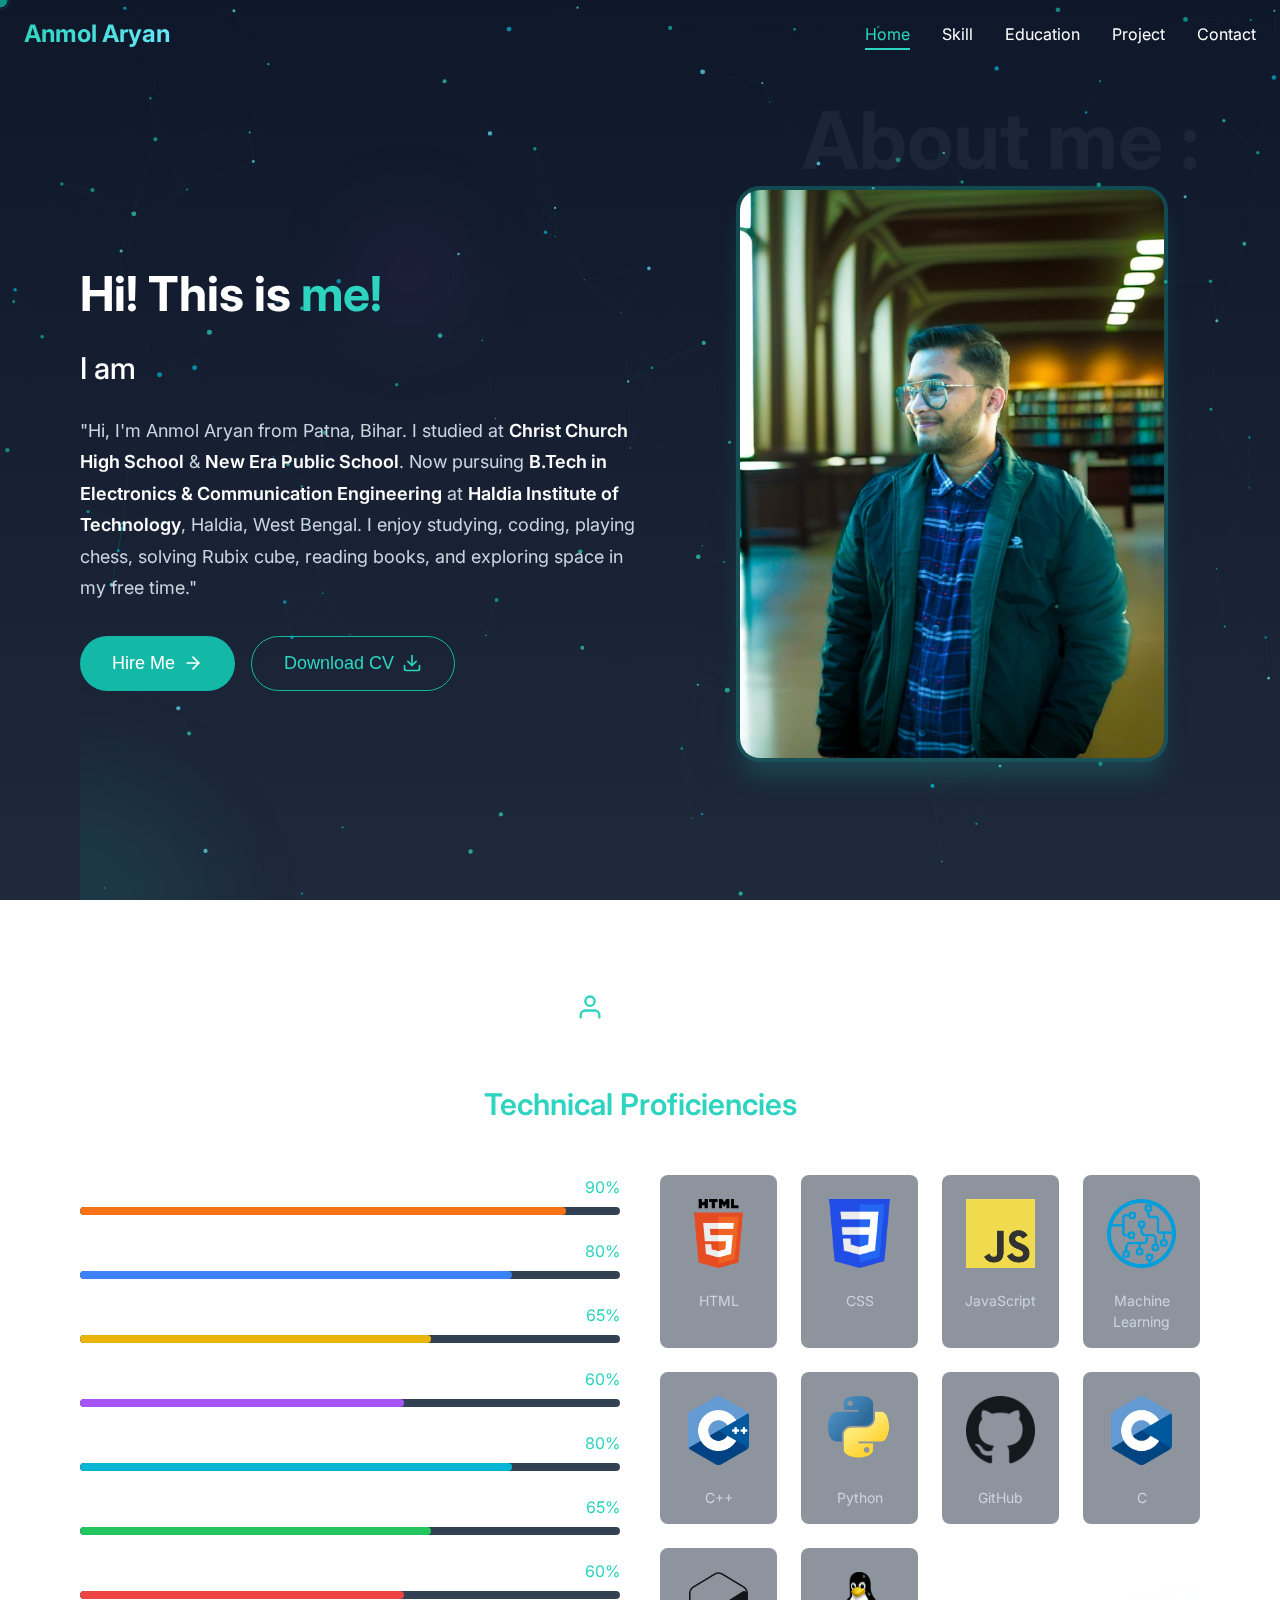
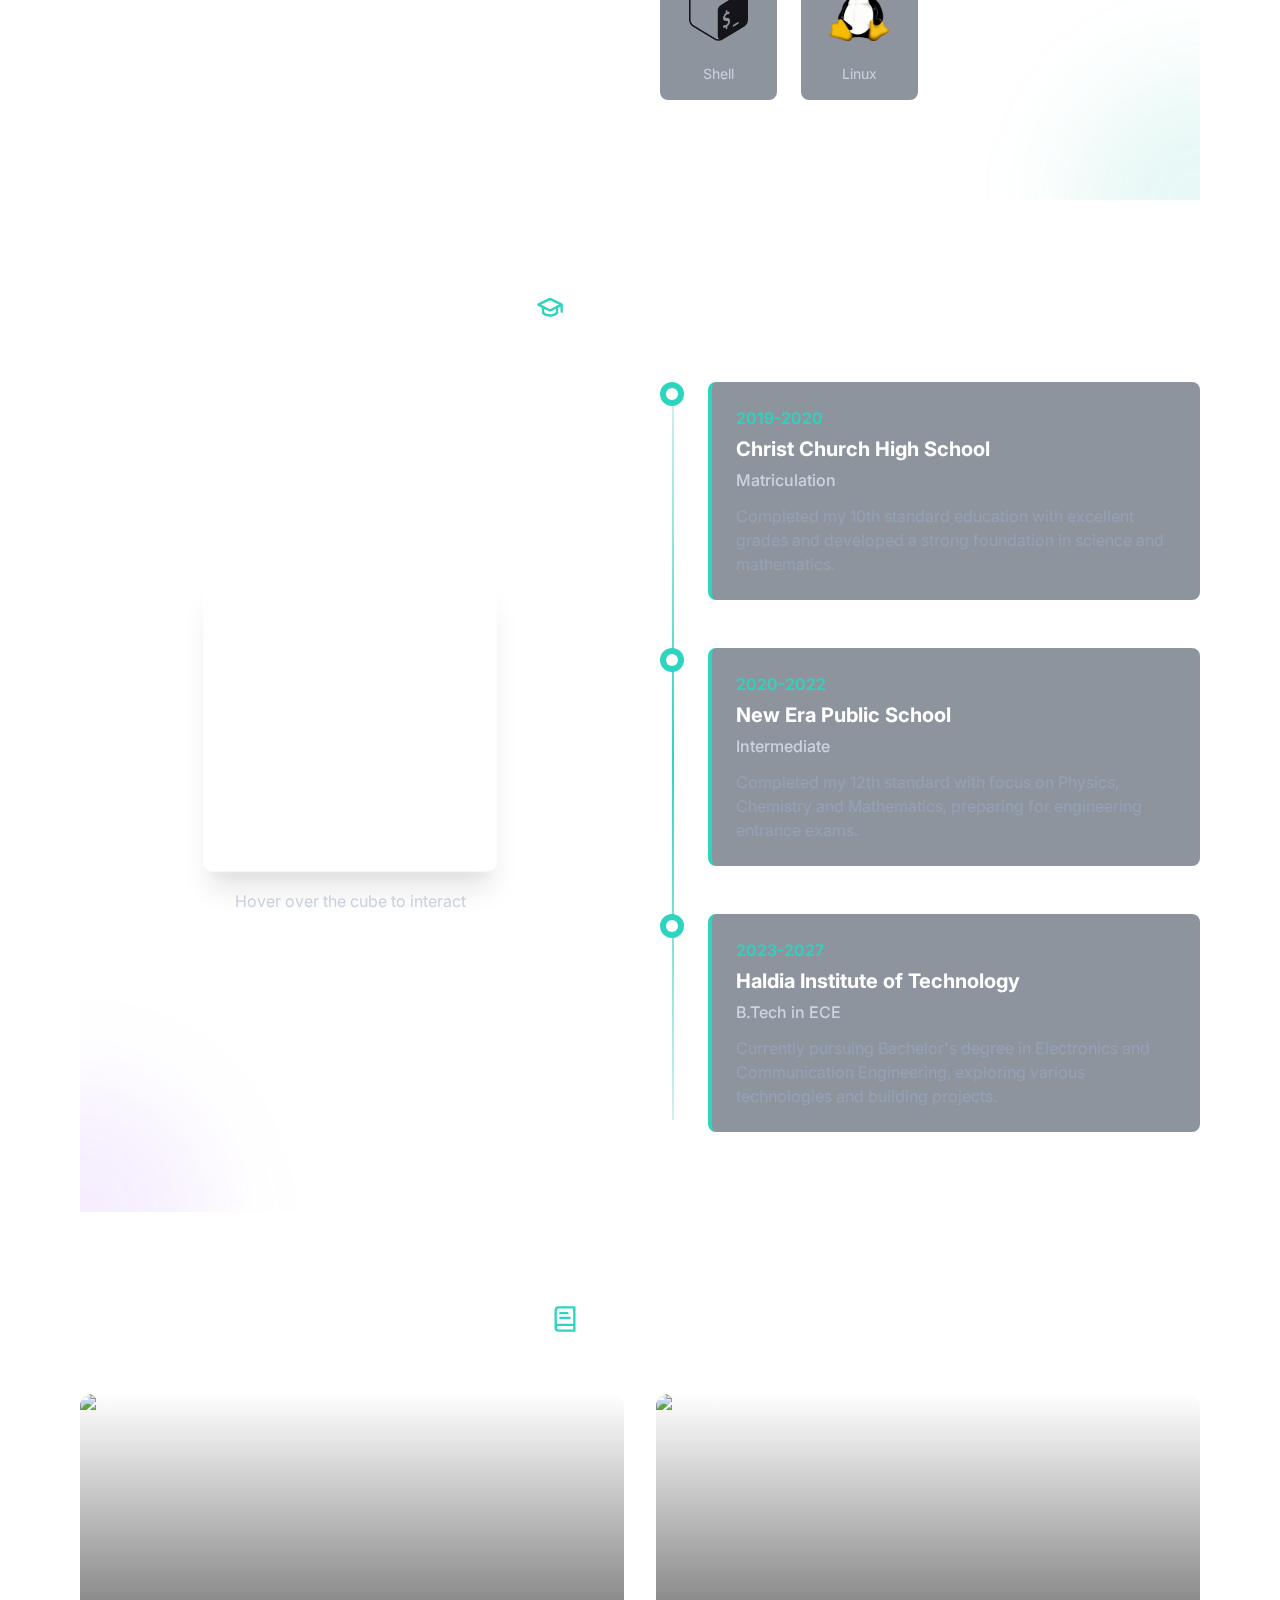
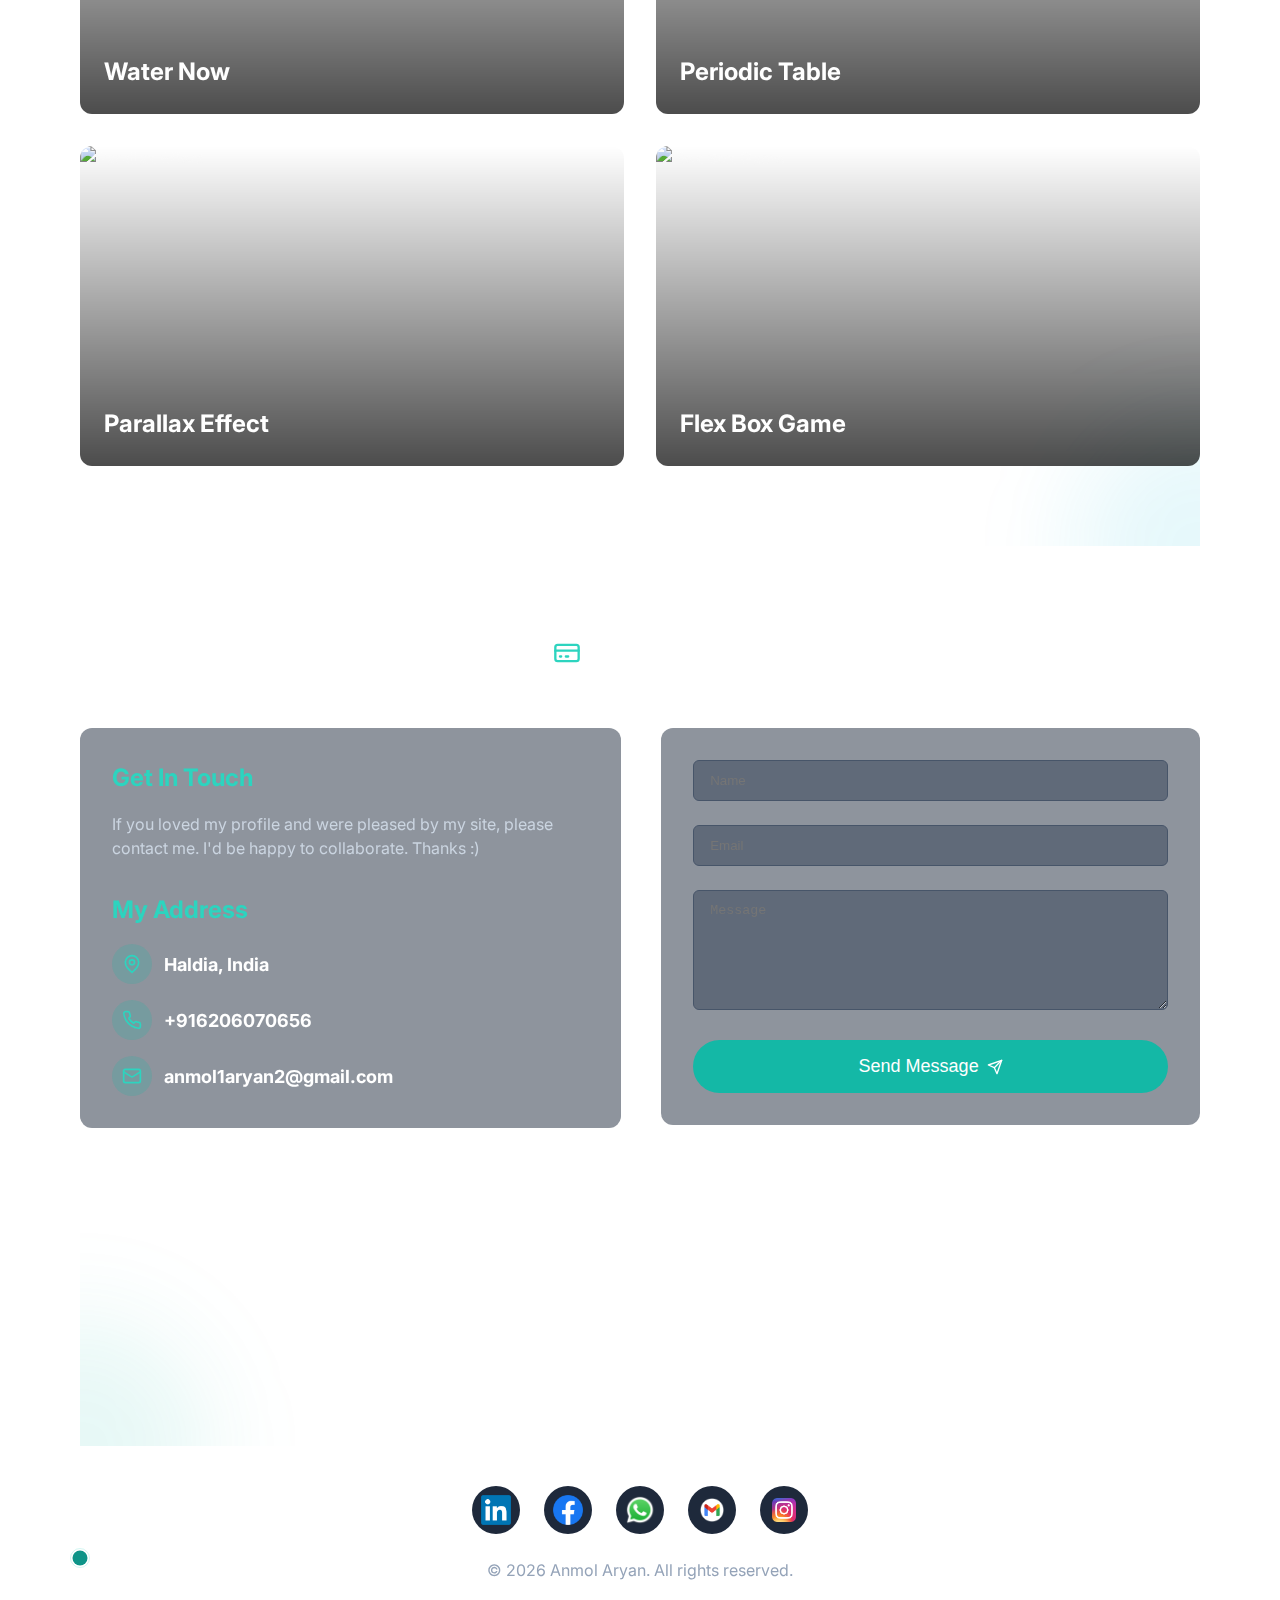
==== index.html @ 44845035 "Update index.html" ====
<!DOCTYPE html>
<html lang="en">
<head>
    <meta charset="UTF-8">
    <meta name="viewport" content="width=device-width, initial-scale=1.0">
    <title>Anmol Aryan | Portfolio</title>
    <link rel="stylesheet" href="styles.css">
    <link href="https://fonts.googleapis.com/css2?family=Inter:wght@300;400;500;600;700&display=swap" rel="stylesheet">
    <!-- GSAP for animations -->
    <script src="https://cdnjs.cloudflare.com/ajax/libs/gsap/3.12.2/gsap.min.js"></script>
    <script src="https://cdnjs.cloudflare.com/ajax/libs/gsap/3.12.2/ScrollTrigger.min.js"></script>
    <!-- Typed.js for typing animation -->
    <script src="https://cdn.jsdelivr.net/npm/typed.js@2.0.12"></script>
</head>
<body>
    <!-- Custom Cursor -->
    <div class="cursor-follower">
        <div class="cursor-dot"></div>
        <div class="cursor-ring"></div>
    </div>

    <!-- Scroll Progress -->
    <div class="scroll-progress">
        <div class="scroll-bar"></div>
    </div>

    <!-- Particle Background -->
    <canvas id="particle-canvas"></canvas>

    <div class="wrapper">
        <div class="container">
            <!-- Navbar -->
            <nav id="navbar">
                <div class="nav-container">
                    <div class="logo-container">
                        <div class="logo-text">Anmol Aryan</div>
                    </div>

                    <!-- Desktop Navigation -->
                    <div class="desktop-nav">
                        <a href="#home" class="nav-link active">Home</a>
                        <a href="#skill" class="nav-link">Skill</a>
                        <a href="#education" class="nav-link">Education</a>
                        <a href="#project" class="nav-link">Project</a>
                        <a href="#contact" class="nav-link">Contact</a>
                    </div>

                    <!-- Mobile Menu Button -->
                    <button class="mobile-menu-btn" aria-label="Toggle mobile menu">
                        <svg xmlns="http://www.w3.org/2000/svg" width="24" height="24" viewBox="0 0 24 24" fill="none" stroke="currentColor" stroke-width="2" stroke-linecap="round" stroke-linejoin="round" class="lucide lucide-menu"><line x1="4" x2="20" y1="12" y2="12"/><line x1="4" x2="20" y1="6" y2="6"/><line x1="4" x2="20" y1="18" y2="18"/></svg>
                    </button>
                </div>

                <!-- Mobile Navigation -->
                <div class="mobile-nav">
                    <a href="#home" class="nav-link active">Home</a>
                    <a href="#skill" class="nav-link">Skill</a>
                    <a href="#education" class="nav-link">Education</a>
                    <a href="#project" class="nav-link">Project</a>
                    <a href="#contact" class="nav-link">Contact</a>
                </div>
            </nav>

            <!-- Home Section -->
            <section id="home" class="section">
                <div class="about-me-text">About me :</div>

                <div class="home-section-left">
                    <h1 class="home-title">
                        Hi! This is <span class="highlight">me!</span>
                    </h1>

                    <div class="role-container">
                        I am <span class="role"></span>
                    </div>

                    <div class="home-description">
                        "Hi, I'm Anmol Aryan from Patna, Bihar. I studied at
                        <span class="highlight-text">Christ Church High School</span> &amp;
                        <span class="highlight-text">New Era Public School</span>. Now pursuing
                        <span class="highlight-text">B.Tech in Electronics &amp; Communication Engineering</span> at
                        <span class="highlight-text">Haldia Institute of Technology</span>, Haldia, West Bengal. I enjoy
                        studying, coding, playing chess, solving Rubix cube, reading books, and exploring space in my free time."
                    </div>

                    <div class="button-group">
                        <button class="btn btn-primary">
                            Hire Me
                            <svg xmlns="http://www.w3.org/2000/svg" width="20" height="20" viewBox="0 0 24 24" fill="none" stroke="currentColor" stroke-width="2" stroke-linecap="round" stroke-linejoin="round" class="arrow-icon"><path d="M5 12h14"/><path d="m12 5 7 7-7 7"/></svg>
                        </button>
                        
                        <button class="btn btn-outline">
                            Download CV
                            <svg xmlns="http://www.w3.org/2000/svg" width="20" height="20" viewBox="0 0 24 24" fill="none" stroke="currentColor" stroke-width="2" stroke-linecap="round" stroke-linejoin="round" class="download-icon"><path d="M21 15v4a2 2 0 0 1-2 2H5a2 2 0 0 1-2-2v-4"/><polyline points="7 10 12 15 17 10"/><line x1="12" x2="12" y1="15" y2="3"/></svg>
                        </button>
                    </div>
                </div>

                <div class="home-section-right">
                    <div class="user-image">
                        <img src="myimage.jpeg" alt="Anmol Aryan">
                        <div class="image-overlay"></div>
                    </div>
                </div>

                <!-- Background decorative elements -->
                <div class="bg-blob bg-blob-1"></div>
                <div class="bg-blob bg-blob-2"></div>
                <div class="bg-blob bg-blob-3"></div>
            </section>

            <!-- Skills Section -->
            <section id="skill" class="section">
                <h2 class="section-title">
                    <svg xmlns="http://www.w3.org/2000/svg" width="28" height="28" viewBox="0 0 24 24" fill="none" stroke="currentColor" stroke-width="2" stroke-linecap="round" stroke-linejoin="round" class="section-icon"><path d="M20 21v-2a4 4 0 0 0-4-4H8a4 4 0 0 0-4 4v2"/><circle cx="12" cy="7" r="4"/></svg>
                    <span>Skills</span>
                </h2>

                <h3 class="section-subtitle">Technical Proficiencies</h3>

                <div class="skills-container">
                    <div class="skill-section-left">
                        <div class="skill-bar">
                            <div class="skill-item">
                                <div class="skill-header">
                                    <p>HTML</p>
                                    <p class="skill-percentage">90%</p>
                                </div>
                                <div class="skill-box">
                                    <div class="skills bg-orange" style="width: 90%"></div>
                                </div>
                            </div>
                            <div class="skill-item">
                                <div class="skill-header">
                                    <p>CSS</p>
                                    <p class="skill-percentage">80%</p>
                                </div>
                                <div class="skill-box">
                                    <div class="skills bg-blue" style="width: 80%"></div>
                                </div>
                            </div>
                            <div class="skill-item">
                                <div class="skill-header">
                                    <p>JavaScript</p>
                                    <p class="skill-percentage">65%</p>
                                </div>
                                <div class="skill-box">
                                    <div class="skills bg-yellow" style="width: 65%"></div>
                                </div>
                            </div>
                            <div class="skill-item">
                                <div class="skill-header">
                                    <p>Machine Learning</p>
                                    <p class="skill-percentage">60%</p>
                                </div>
                                <div class="skill-box">
                                    <div class="skills bg-purple" style="width: 60%"></div>
                                </div>
                            </div>
                            <div class="skill-item">
                                <div class="skill-header">
                                    <p>C++</p>
                                    <p class="skill-percentage">80%</p>
                                </div>
                                <div class="skill-box">
                                    <div class="skills bg-cyan" style="width: 80%"></div>
                                </div>
                            </div>
                            <div class="skill-item">
                                <div class="skill-header">
                                    <p>Python</p>
                                    <p class="skill-percentage">65%</p>
                                </div>
                                <div class="skill-box">
                                    <div class="skills bg-green" style="width: 65%"></div>
                                </div>
                            </div>
                            <div class="skill-item">
                                <div class="skill-header">
                                    <p>Data Structure</p>
                                    <p class="skill-percentage">60%</p>
                                </div>
                                <div class="skill-box">
                                    <div class="skills bg-red" style="width: 60%"></div>
                                </div>
                            </div>
                        </div>
                    </div>

                    <div class="skill-section-right">
                        <div class="skill-logo-container">
                            <div class="skill-logo-wrapper">
                                <div class="skill-logo">
                                    <img src="skill-logo/html.png" alt="HTML">
                                </div>
                                <p class="skill-logo-name">HTML</p>
                            </div>
                            <div class="skill-logo-wrapper">
                                <div class="skill-logo">
                                    <img src="skill-logo/css.png" alt="CSS">
                                </div>
                                <p class="skill-logo-name">CSS</p>
                            </div>
                            <div class="skill-logo-wrapper">
                                <div class="skill-logo">
                                    <img src="skill-logo/js.png" alt="JavaScript">
                                </div>
                                <p class="skill-logo-name">JavaScript</p>
                            </div>
                            <div class="skill-logo-wrapper">
                                <div class="skill-logo">
                                    <img src="skill-logo/ml.png" alt="Machine Learning">
                                </div>
                                <p class="skill-logo-name">Machine Learning</p>
                            </div>
                            <div class="skill-logo-wrapper">
                                <div class="skill-logo">
                                    <img src="skill-logo/cplus.png" alt="C++">
                                </div>
                                <p class="skill-logo-name">C++</p>
                            </div>
                            <div class="skill-logo-wrapper">
                                <div class="skill-logo">
                                    <img src="skill-logo/python.png" alt="Python">
                                </div>
                                <p class="skill-logo-name">Python</p>
                            </div>
                            <!-- <div class="skill-logo-wrapper">
                                <div class="skill-logo">
                                    <img src="skill-logo/reac" alt="React">
                                </div>
                                <p class="skill-logo-name">React</p>
                            </div> -->
                            <!-- <div class="skill-logo-wrapper">
                                <div class="skill-logo">
                                    <img src="https://via.placeholder.com/80" alt="Tailwind">
                                </div>
                                <p class="skill-logo-name">Tailwind</p>
                            </div> -->
                            <div class="skill-logo-wrapper">
                                <div class="skill-logo">
                                    <img src="skill-logo/github.png" alt="GitHub">
                                </div>
                                <p class="skill-logo-name">GitHub</p>
                            </div>
                            <div class="skill-logo-wrapper">
                                <div class="skill-logo">
                                    <img src="skill-logo/c.png" alt="C">
                                </div>
                                <p class="skill-logo-name">C</p>
                            </div>
                            <div class="skill-logo-wrapper">
                                <div class="skill-logo">
                                    <img src="skill-logo/shell.png" alt="Shell">
                                </div>
                                <p class="skill-logo-name">Shell</p>
                            </div>
                            <div class="skill-logo-wrapper">
                                <div class="skill-logo">
                                    <img src="skill-logo/linux.png" alt="Linux">
                                </div>
                                <p class="skill-logo-name">Linux</p>
                            </div>
                        </div>
                    </div>
                </div>

                <!-- Background decorative elements -->
                <div class="bg-blob bg-blob-4"></div>
            </section>

            <!-- Education Section -->
            <section id="education" class="section">
                <h2 class="section-title">
                    <svg xmlns="http://www.w3.org/2000/svg" width="28" height="28" viewBox="0 0 24 24" fill="none" stroke="currentColor" stroke-width="2" stroke-linecap="round" stroke-linejoin="round" class="section-icon"><path d="M22 10v6M2 10l10-5 10 5-10 5z"/><path d="M6 12v5c3 3 9 3 12 0v-5"/></svg>
                    <span>Education</span>
                </h2>

                <div class="education-container">
                    <!-- 3D Cube -->
                    <div class="cube-wrapper">
                        <div class="cube-scene">
                            <div class="cube" id="education-cube">
                                <!-- Front Face -->
                                <div class="cube-face front">
                                    <div class="cube-content">
                                        <h3>2019-2020</h3>
                                        <h2>Christ Church High School</h2>
                                        <p>Matriculation</p>
                                    </div>
                                </div>

                                <!-- Right Face -->
                                <div class="cube-face right">
                                    <div class="cube-content">
                                        <h3>2020-2022</h3>
                                        <h2>New Era Public School</h2>
                                        <p>Intermediate</p>
                                    </div>
                                </div>

                                <!-- Back Face -->
                                <div class="cube-face back">
                                    <div class="cube-content">
                                        <h3>2023-2027</h3>
                                        <h2>Haldia Institute of Technology</h2>
                                        <p>B.Tech in ECE</p>
                                    </div>
                                </div>

                                <!-- Left Face -->
                                <div class="cube-face left">
                                    <div class="cube-content">
                                        <h3>Skills Gained</h3>
                                        <p>Web Development</p>
                                        <p>Machine Learning</p>
                                        <p>Programming</p>
                                    </div>
                                </div>

                                <!-- Top Face -->
                                <div class="cube-face top">
                                    <div class="cube-content">
                                        <h3>Achievements</h3>
                                        <p>Dean's List</p>
                                        <p>Hackathon Winner</p>
                                        <p>Research Publication</p>
                                    </div>
                                </div>

                                <!-- Bottom Face -->
                                <div class="cube-face bottom">
                                    <div class="cube-content">
                                        <h3>Future Goals</h3>
                                        <p>Master's Degree</p>
                                        <p>Industry Experience</p>
                                        <p>Research Contribution</p>
                                    </div>
                                </div>
                            </div>
                        </div>
                        <div class="cube-instruction">
                            <p>Hover over the cube to interact</p>
                        </div>
                    </div>

                    <!-- Timeline -->
                    <div class="education-timeline">
                        <div class="timeline-container">
                            <div class="timeline-item">
                                <div class="timeline-marker">
                                    <div class="timeline-marker-inner"></div>
                                </div>
                                <div class="timeline-content">
                                    <div class="timeline-year">2019-2020</div>
                                    <h3 class="timeline-school">Christ Church High School</h3>
                                    <div class="timeline-degree">Matriculation</div>
                                    <p class="timeline-description">
                                        Completed my 10th standard education with excellent grades and developed a strong foundation in science and mathematics.
                                    </p>
                                </div>
                            </div>

                            <div class="timeline-item">
                                <div class="timeline-marker">
                                    <div class="timeline-marker-inner"></div>
                                </div>
                                <div class="timeline-content">
                                    <div class="timeline-year">2020-2022</div>
                                    <h3 class="timeline-school">New Era Public School</h3>
                                    <div class="timeline-degree">Intermediate</div>
                                    <p class="timeline-description">
                                        Completed my 12th standard with focus on Physics, Chemistry and Mathematics, preparing for engineering entrance exams.
                                    </p>
                                </div>
                            </div>

                            <div class="timeline-item">
                                <div class="timeline-marker">
                                    <div class="timeline-marker-inner"></div>
                                </div>
                                <div class="timeline-content">
                                    <div class="timeline-year">2023-2027</div>
                                    <h3 class="timeline-school">Haldia Institute of Technology</h3>
                                    <div class="timeline-degree">B.Tech in ECE</div>
                                    <p class="timeline-description">
                                        Currently pursuing Bachelor's degree in Electronics and Communication Engineering, exploring various technologies and building projects.
                                    </p>
                                </div>
                            </div>

                            <!-- Timeline line -->
                            <div class="timeline-line"></div>
                        </div>
                    </div>
                </div>

                <!-- Background decorative elements -->
                <div class="bg-blob bg-blob-5"></div>
            </section>

            <!-- Projects Section -->
            <section id="project" class="section">
                <h2 class="section-title">
                    <svg xmlns="http://www.w3.org/2000/svg" width="28" height="28" viewBox="0 0 24 24" fill="none" stroke="currentColor" stroke-width="2" stroke-linecap="round" stroke-linejoin="round" class="section-icon"><path d="M4 19.5v-15A2.5 2.5 0 0 1 6.5 2H20v20H6.5a2.5 2.5 0 0 1 0-5H20"/><path d="M8 7h6"/><path d="M8 11h8"/></svg>
                    <span>Projects</span>
                </h2>

                <div class="project-section-container">
                    <div class="project-sec-box">
                        <div class="card">
                            <div class="card-front">
                                <img src="https://via.placeholder.com/400x300" alt="Water Now">
                                <div class="card-front-overlay">
                                    <h3>Water Now</h3>
                                </div>
                            </div>
                            <div class="card-back">
                                <h3>Water Now</h3>
                                <p>A web application that helps users track their daily water intake and sends reminders to stay hydrated throughout the day.</p>
                                <div class="project-tags">
                                    <span class="project-tag">React</span>
                                    <span class="project-tag">Firebase</span>
                                    <span class="project-tag">Tailwind CSS</span>
                                </div>
                                <div class="project-links">
                                    <a href="#" class="project-link" aria-label="View GitHub repository">
                                        <svg xmlns="http://www.w3.org/2000/svg" width="20" height="20" viewBox="0 0 24 24" fill="none" stroke="currentColor" stroke-width="2" stroke-linecap="round" stroke-linejoin="round"><path d="M15 22v-4a4.8 4.8 0 0 0-1-3.5c3 0 6-2 6-5.5.08-1.25-.27-2.48-1-3.5.28-1.15.28-2.35 0-3.5 0 0-1 0-3 1.5-2.64-.5-5.36-.5-8 0C6 2 5 2 5 2c-.3 1.15-.3 2.35 0 3.5A5.403 5.403 0 0 0 4 9c0 3.5 3 5.5 6 5.5-.39.49-.68 1.05-.85 1.65-.17.6-.22 1.23-.15 1.85v4"/><path d="M9 18c-4.51 2-5-2-7-2"/></svg>
                                    </a>
                                    <a href="#" class="project-link" aria-label="View live project">
                                        <svg xmlns="http://www.w3.org/2000/svg" width="20" height="20" viewBox="0 0 24 24" fill="none" stroke="currentColor" stroke-width="2" stroke-linecap="round" stroke-linejoin="round"><path d="M18 13v6a2 2 0 0 1-2 2H5a2 2 0 0 1-2-2V8a2 2 0 0 1 2-2h6"/><polyline points="15 3 21 3 21 9"/><line x1="10" x2="21" y1="14" y2="3"/></svg>
                                    </a>
                                    <button class="btn-know-more">
                                        Know More
                                        <svg xmlns="http://www.w3.org/2000/svg" width="16" height="16" viewBox="0 0 24 24" fill="none" stroke="currentColor" stroke-width="2" stroke-linecap="round" stroke-linejoin="round"><path d="m7 7 10 10"/><path d="M17 7v10H7"/></svg>
                                    </button>
                                </div>
                            </div>
                        </div>
                    </div>

                    <div class="project-sec-box">
                        <div class="card">
                            <div class="card-front">
                                <img src="https://via.placeholder.com/400x300" alt="Periodic Table">
                                <div class="card-front-overlay">
                                    <h3>Periodic Table</h3>
                                </div>
                            </div>
                            <div class="card-back">
                                <h3>Periodic Table</h3>
                                <p>An interactive periodic table with detailed information about each element, including properties, uses, and discovery history.</p>
                                <div class="project-tags">
                                    <span class="project-tag">JavaScript</span>
                                    <span class="project-tag">HTML</span>
                                    <span class="project-tag">CSS</span>
                                    <span class="project-tag">API</span>
                                </div>
                                <div class="project-links">
                                    <a href="#" class="project-link" aria-label="View GitHub repository">
                                        <svg xmlns="http://www.w3.org/2000/svg" width="20" height="20" viewBox="0 0 24 24" fill="none" stroke="currentColor" stroke-width="2" stroke-linecap="round" stroke-linejoin="round"><path d="M15 22v-4a4.8 4.8 0 0 0-1-3.5c3 0 6-2 6-5.5.08-1.25-.27-2.48-1-3.5.28-1.15.28-2.35 0-3.5 0 0-1 0-3 1.5-2.64-.5-5.36-.5-8 0C6 2 5 2 5 2c-.3 1.15-.3 2.35 0 3.5A5.403 5.403 0 0 0 4 9c0 3.5 3 5.5 6 5.5-.39.49-.68 1.05-.85 1.65-.17.6-.22 1.23-.15 1.85v4"/><path d="M9 18c-4.51 2-5-2-7-2"/></svg>
                                    </a>
                                    <a href="#" class="project-link" aria-label="View live project">
                                        <svg xmlns="http://www.w3.org/2000/svg" width="20" height="20" viewBox="0 0 24 24" fill="none" stroke="currentColor" stroke-width="2" stroke-linecap="round" stroke-linejoin="round"><path d="M18 13v6a2 2 0 0 1-2 2H5a2 2 0 0 1-2-2V8a2 2 0 0 1 2-2h6"/><polyline points="15 3 21 3 21 9"/><line x1="10" x2="21" y1="14" y2="3"/></svg>
                                    </a>
                                    <button class="btn-know-more">
                                        Know More
                                        <svg xmlns="http://www.w3.org/2000/svg" width="16" height="16" viewBox="0 0 24 24" fill="none" stroke="currentColor" stroke-width="2" stroke-linecap="round" stroke-linejoin="round"><path d="m7 7 10 10"/><path d="M17 7v10H7"/></svg>
                                    </button>
                                </div>
                            </div>
                        </div>
                    </div>

                    <div class="project-sec-box">
                        <div class="card">
                            <div class="card-front">
                                <img src="https://via.placeholder.com/400x300" alt="Parallax Effect">
                                <div class="card-front-overlay">
                                    <h3>Parallax Effect</h3>
                                </div>
                            </div>
                            <div class="card-back">
                                <h3>Parallax Effect</h3>
                                <p>A showcase website demonstrating various parallax scrolling effects and animations using modern web technologies.</p>
                                <div class="project-tags">
                                    <span class="project-tag">GSAP</span>
                                    <span class="project-tag">JavaScript</span>
                                    <span class="project-tag">HTML</span>
                                    <span class="project-tag">CSS</span>
                                </div>
                                <div class="project-links">
                                    <a href="#" class="project-link" aria-label="View GitHub repository">
                                        <svg xmlns="http://www.w3.org/2000/svg" width="20" height="20" viewBox="0 0 24 24" fill="none" stroke="currentColor" stroke-width="2" stroke-linecap="round" stroke-linejoin="round"><path d="M15 22v-4a4.8 4.8 0 0 0-1-3.5c3 0 6-2 6-5.5.08-1.25-.27-2.48-1-3.5.28-1.15.28-2.35 0-3.5 0 0-1 0-3 1.5-2.64-.5-5.36-.5-8 0C6 2 5 2 5 2c-.3 1.15-.3 2.35 0 3.5A5.403 5.403 0 0 0 4 9c0 3.5 3 5.5 6 5.5-.39.49-.68 1.05-.85 1.65-.17.6-.22 1.23-.15 1.85v4"/><path d="M9 18c-4.51 2-5-2-7-2"/></svg>
                                    </a>
                                    <a href="#" class="project-link" aria-label="View live project">
                                        <svg xmlns="http://www.w3.org/2000/svg" width="20" height="20" viewBox="0 0 24 24" fill="none" stroke="currentColor" stroke-width="2" stroke-linecap="round" stroke-linejoin="round"><path d="M18 13v6a2 2 0 0 1-2 2H5a2 2 0 0 1-2-2V8a2 2 0 0 1 2-2h6"/><polyline points="15 3 21 3 21 9"/><line x1="10" x2="21" y1="14" y2="3"/></svg>
                                    </a>
                                    <button class="btn-know-more">
                                        Know More
                                        <svg xmlns="http://www.w3.org/2000/svg" width="16" height="16" view Box="0 0 24 24" fill="none" stroke="currentColor" stroke-width="2" stroke-linecap="round" stroke-linejoin="round"><path d="m7 7 10 10"/><path d="M17 7v10H7"/></svg>
                                    </button>
                                </div>
                            </div>
                        </div>
                    </div>

                    <div class="project-sec-box">
                        <div class="card">
                            <div class="card-front">
                                <img src="https://via.placeholder.com/400x300" alt="Flex Box Game">
                                <div class="card-front-overlay">
                                    <h3>Flex Box Game</h3>
                                </div>
                            </div>
                            <div class="card-back">
                                <h3>Flex Box Game</h3>
                                <p>An educational game that teaches CSS Flexbox concepts through interactive challenges and visual feedback.</p>
                                <div class="project-tags">
                                    <span class="project-tag">React</span>
                                    <span class="project-tag">CSS</span>
                                    <span class="project-tag">JavaScript</span>
                                </div>
                                <div class="project-links">
                                    <a href="#" class="project-link" aria-label="View GitHub repository">
                                        <svg xmlns="http://www.w3.org/2000/svg" width="20" height="20" viewBox="0 0 24 24" fill="none" stroke="currentColor" stroke-width="2" stroke-linecap="round" stroke-linejoin="round"><path d="M15 22v-4a4.8 4.8 0 0 0-1-3.5c3 0 6-2 6-5.5.08-1.25-.27-2.48-1-3.5.28-1.15.28-2.35 0-3.5 0 0-1 0-3 1.5-2.64-.5-5.36-.5-8 0C6 2 5 2 5 2c-.3 1.15-.3 2.35 0 3.5A5.403 5.403 0 0 0 4 9c0 3.5 3 5.5 6 5.5-.39.49-.68 1.05-.85 1.65-.17.6-.22 1.23-.15 1.85v4"/><path d="M9 18c-4.51 2-5-2-7-2"/></svg>
                                    </a>
                                    <a href="#" class="project-link" aria-label="View live project">
                                        <svg xmlns="http://www.w3.org/2000/svg" width="20" height="20" viewBox="0 0 24 24" fill="none" stroke="currentColor" stroke-width="2" stroke-linecap="round" stroke-linejoin="round"><path d="M18 13v6a2 2 0 0 1-2 2H5a2 2 0 0 1-2-2V8a2 2 0 0 1 2-2h6"/><polyline points="15 3 21 3 21 9"/><line x1="10" x2="21" y1="14" y2="3"/></svg>
                                    </a>
                                    <button class="btn-know-more">
                                        Know More
                                        <svg xmlns="http://www.w3.org/2000/svg" width="16" height="16" viewBox="0 0 24 24" fill="none" stroke="currentColor" stroke-width="2" stroke-linecap="round" stroke-linejoin="round"><path d="m7 7 10 10"/><path d="M17 7v10H7"/></svg>
                                    </button>
                                </div>
                            </div>
                        </div>
                    </div>
                </div>

                <!-- Background decorative elements -->
                <div class="bg-blob bg-blob-6"></div>
            </section>

            <!-- Contact Section -->
            <section id="contact" class="section">
                <h2 class="section-title">
                    <svg xmlns="http://www.w3.org/2000/svg" width="28" height="28" viewBox="0 0 24 24" fill="none" stroke="currentColor" stroke-width="2" stroke-linecap="round" stroke-linejoin="round" class="section-icon"><rect width="20" height="14" x="2" y="5" rx="2"/><path d="M2 10h20"/><path d="M6 15h1"/><path d="M11 15h2"/></svg>
                    <span>Contact</span>
                </h2>

                <div class="contact-container">
                    <div class="contact-sec-left">
                        <h3 class="contact-heading">Get In Touch</h3>
                        <p class="contact-description">
                            If you loved my profile and were pleased by my site, please contact me. I'd be happy to collaborate. Thanks :)
                        </p>

                        <h3 class="contact-heading">My Address</h3>
                        <div class="contact-info">
                            <div class="contact-info-item">
                                <div class="contact-icon">
                                    <svg xmlns="http://www.w3.org/2000/svg" width="20" height="20" viewBox="0 0 24 24" fill="none" stroke="currentColor" stroke-width="2" stroke-linecap="round" stroke-linejoin="round"><path d="M20 10c0 6-8 12-8 12s-8-6-8-12a8 8 0 0 1 16 0Z"/><circle cx="12" cy="10" r="3"/></svg>
                                </div>
                                <h4>Haldia, India</h4>
                            </div>

                            <div class="contact-info-item">
                                <div class="contact-icon">
                                    <svg xmlns="http://www.w3.org/2000/svg" width="20" height="20" viewBox="0 0 24 24" fill="none" stroke="currentColor" stroke-width="2" stroke-linecap="round" stroke-linejoin="round"><path d="M22 16.92v3a2 2 0 0 1-2.18 2 19.79 19.79 0 0 1-8.63-3.07 19.5 19.5 0 0 1-6-6 19.79 19.79 0 0 1-3.07-8.67A2 2 0 0 1 4.11 2h3a2 2 0 0 1 2 1.72 12.84 12.84 0 0 0 .7 2.81 2 2 0 0 1-.45 2.11L8.09 9.91a16 16 0 0 0 6 6l1.27-1.27a2 2 0 0 1 2.11-.45 12.84 12.84 0 0 0 2.81.7A2 2 0 0 1 22 16.92z"/></svg>
                                </div>
                                <h4>+916206070656</h4>
                            </div>

                            <div class="contact-info-item">
                                <div class="contact-icon">
                                    <svg xmlns="http://www.w3.org/2000/svg" width="20" height="20" viewBox="0 0 24 24" fill="none" stroke="currentColor" stroke-width="2" stroke-linecap="round" stroke-linejoin="round"><rect width="20" height="16" x="2" y="4" rx="2"/><path d="m22 7-8.97 5.7a1.94 1.94 0 0 1-2.06 0L2 7"/></svg>
                                </div>
                                <h4>anmol1aryan2@gmail.com</h4>
                            </div>
                        </div>
                    </div>

                    <div class="contact-sec-right">
                        <form class="form-container">
                            <div class="form-group">
                                <input type="text" placeholder="Name" class="form-input">
                            </div>

                            <div class="form-group">
                                <input type="email" placeholder="Email" class="form-input">
                            </div>

                            <div class="form-group">
                                <textarea placeholder="Message" class="form-textarea"></textarea>
                            </div>

                            <button type="submit" class="btn btn-primary btn-full">
                                Send Message
                                <svg xmlns="http://www.w3.org/2000/svg" width="16" height="16" viewBox="0 0 24 24" fill="none" stroke="currentColor" stroke-width="2" stroke-linecap="round" stroke-linejoin="round"><path d="m22 2-7 20-4-9-9-4Z"/><path d="M22 2 11 13"/></svg>
                            </button>
                        </form>
                    </div>
                </div>

                <!-- Background decorative elements -->
                <div class="bg-blob bg-blob-7"></div>
            </section>

            <!-- Footer -->
            <footer class="footer">
                <div class="social-links">
                    <a href="www.linkedin.com/in/ianmolaryan" target="_blank" rel="noopener noreferrer" aria-label="LinkedIn">
                        <img src="social-img\linkedin.png" width="30" height="30" viewBox="0 0 24 24" fill="none" stroke="currentColor" stroke-width="2" stroke-linecap="round" stroke-linejoin="round"><path d="M16 8a6 6 0 0 1 6 6v7h-4v-7a2 2 0 0 0-2-2 2 2 0 0 0-2 2v7h-4v-7a6 6 0 0 1 6-6z"/><rect width="4" height="12" x="2" y="9"/><circle cx="4" cy="4" r="2"/></svg>
                    </a>
                    <a href="https://www.facebook.com/ianmolaryan/" target="_blank" rel="noopener noreferrer" aria-label="Facebook">
                        <img src="social-img\fb.png" width="30" height="30" viewBox="0 0 24 24" fill="none" stroke="currentColor" stroke-width="2" stroke-linecap="round" stroke-linejoin="round"><path d="M18 2h-3a5 5 0 0 0-5 5v3H7v4h3v8h4v-8h3l1-4h-4V7a1 1 0 0 1 1-1h3z"/></svg>
                    </a>
                    <a href="https://wa.me/916206070656" target="_blank" rel="noopener noreferrer" aria-label="WhatsApp">
                        <img src="social-img\wp.png" width="30" height="30" viewBox="0 0 24 24" fill="none" stroke="currentColor" stroke-width="2" stroke-linecap="round" stroke-linejoin="round"><path d="M21 11.5a8.38 8.38 0 0 1-.9 3.8 8.5 8.5 0 0 1-7.6 4.7 8.38 8.38 0 0 1-3.8-.9L3 21l1.9-5.7a8.38 8.38 0 0 1-.9-3.8 8.5 8.5 0 0 1 4.7-7.6 8.38 8.38 0 0 1 3.8-.9h.5a8.48 8.48 0 0 1 8 8v.5z"/></svg>
                    </a>
                    <a href="mailto:anmol1aryan2@gmail.com" target="_blank" rel="noopener noreferrer" aria-label="Email">
                        <img src="social-img\gmail.png" width="24" height="24" viewBox="0 0 24 24" fill="none" stroke="currentColor" stroke-width="2" stroke-linecap="round" stroke-linejoin="round"><rect width="20" height="16" x="2" y="4" rx="2"/><path d="m22 7-8.97 5.7a1.94 1.94 0 0 1-2.06 0L2 7"/></svg>
                    </a>
                    <a href="https://www.instagram.com/ianmolaryan" target="_blank" rel="noopener noreferrer" aria-label="Instagram">
                        <img src="social-img\insta.png" width="24" height="24" viewBox="0 0 24 24" fill="none" stroke="currentColor" stroke-width="2" stroke-linecap="round" stroke-linejoin="round"><rect width="20" height="20" x="2" y="2" rx="5" ry="5"/><path d="M16 11.37A4 4 0 1 1 12.63 8 4 4 0 0 1 16 11.37z"/><line x1="17.5" x2="17.51" y1="6.5" y2="6.5"/></svg>
                    </a>
                </div>
                <script>
                    var typeData = new Typed(".role", 
                    {
                        strings:
                        [
                            "Frontend Developer",
                            "Web Designer", 
                            "Software Engineer",
                            "Data Science Enthusiast",
                            "Machine Learning Enthusiast",
                            "AI Enthusiast",
                            "Student",
                            "Coder",
                        ],
                        loop: true,
                        typeSpeed: 10,
                        backSpeed: 8,
                        backDelay: 1500,
                    });
                </script>
                <div class="cursor-follower fixed pointer-events-none z-50 transition-opacity duration-300">
                    <div class="cursor-dot absolute rounded-full bg-teal-400 transition-all duration-150"></div>
                    <div class="cursor-ring absolute rounded-full border border-teal-400 transition-all duration-200 ease-out"></div>
                </div>

                <div class="copyright">
                    <p>&copy; <span id="current-year"></span> Anmol Aryan. All rights reserved.</p>
                </div>
            </footer>

            </div>
            <div class="footer">
                <a href="https://www.linkedin.com/in/hansrew-undefined-5b38b0263/" target="_blank"><i
                        class="fa-brands fa-linkedin-in"></i></a>
                <a href="https://www.facebook.com/ianmolaryan/" target="_blank"><i
                        class="fa-brands fa-facebook-f"></i></a>
                <a href="https://wa.me/916206070656" target="_blank"><i class="fa-brands fa-whatsapp"></i></a>
                <a href="mailto:anmol1aryan2@gmail.com" target="_blank"><i
                        class="fa-brands fa-google-plus-g"></i></a>
                <a href="https://www.instagram.com/ianmolaryan" target="_blank"><i
                        class="fa-brands fa-instagram"></i></a>
            </div>
        </div>
    </div>

    <!-- JavaScript files -->
    <script src="js/cursor.js"></script>
    <script src="js/particles.js"></script>
    <script src="js/scroll-progress.js"></script>
    <script src="js/animations.js"></script>
    <script src="js/main.js"></script>
</body>
</html>
---- styles.css ----
/* Base Styles */
:root {
    --foreground-rgb: 255, 255, 255;
    --background-start-rgb: 15, 23, 42;
    --background-end-rgb: 30, 41, 59;
    --teal-50: #f0fdfa;
    --teal-100: #ccfbf1;
    --teal-200: #99f6e4;
    --teal-300: #5eead4;
    --teal-400: #2dd4bf;
    --teal-500: #14b8a6;
    --teal-600: #0d9488;
    --teal-700: #0f766e;
    --teal-800: #115e59;
    --teal-900: #134e4a;
    --cyan-300: #67e8f9;
    --cyan-400: #22d3ee;
    --cyan-500: #06b6d4;
    --slate-600: #475569;
    --slate-700: #334155;
    --slate-800: #1e293b;
    --slate-900: #0f172a;
  }
  
  * {
    margin: 0;
    padding: 0;
    box-sizing: border-box;
  }
  
  html {
    scroll-behavior: smooth;
  }
  
  body {
    font-family: 'Inter', sans-serif;
    color: rgb(var(--foreground-rgb));
    background: linear-gradient(to bottom, rgb(var(--background-start-rgb)), rgb(var(--background-end-rgb))) fixed;
    line-height: 1.5;
    cursor: none; /* Hide default cursor when using custom cursor */
  }
  
  /* Hide default cursor on interactive elements */
  a, button, .interactive {
    cursor: none;
  }
  
  /* But show default cursor on mobile devices */
  @media (max-width: 768px) {
    body, a, button, .interactive {
      cursor: auto;
    }
  
    .cursor-follower {
      display: none;
    }
  }
  
  /* Container */
  .wrapper {
    min-height: 100vh;
    position: relative;
  }
  
  .container {
    width: 90%;
    margin: 0 auto;
    padding: 0 1rem;
    position: relative;
    z-index: 10;
  }
  
  /* Custom Cursor */
  .cursor-follower {
    position: fixed;
    pointer-events: none;
    z-index: 9999;
  }
  
  .cursor-dot {
    position: absolute;
    width: 15px;
    height: 15px;
    background-color: var(--teal-600);
    border-radius: 50%;
    transform: translate(-50%, -50%);
    transition: width 0.15s, height 0.15s, opacity 0.15s;
  }
  
  .cursor-ring {
    position: absolute;
    width: 20px;
    height: 20px;
    border: 1px solid var(--teal-400);
    border-radius: 50%;
    transform: translate(-50%, -50%);
    transition: width 0.2s, height 0.2s, opacity 0.2s;
    opacity: 0.2;
  }
  
  /* Scroll Progress */
  .scroll-progress {
    position: fixed;
    top: 0;
    left: 0;
    width: 100%;
    height: 4px;
    z-index: 9999;
  }
  
  .scroll-bar {
    height: 100%;
    background: linear-gradient(to right, var(--teal-400), var(--cyan-400));
    width: 0%;
  }
  
  /* Particle Background */
  #particle-canvas {
    position: fixed;
    top: 0;
    left: 0;
    width: 100%;
    height: 100%;
    pointer-events: none;
    z-index: 0;
  }
  
  /* Navbar */
  #navbar {
    position: fixed;
    top: 0;
    left: 0;
    right: 0;
    z-index: 50;
    padding: 1rem 1.5rem;
    transition: all 0.3s;
  }
  
  #navbar.scrolled {
    background-color: rgba(15, 23, 42, 0.9);
    backdrop-filter: blur(8px);
    box-shadow: 0 4px 6px -1px rgba(0, 0, 0, 0.1), 0 2px 4px -1px rgba(0, 0, 0, 0.06);
  }
  
  .nav-container {
    display: flex;
    justify-content: space-between;
    align-items: center;
  }
  
  .logo-text {
    font-size: 1.5rem;
    font-weight: 700;
    background: linear-gradient(to right, var(--teal-400), var(--cyan-300));
    -webkit-background-clip: text;
    background-clip: text;
    color: transparent;
    position: relative;
  }
  
  .logo-text::after {
    content: '';
    position: absolute;
    bottom: -4px;
    left: 0;
    width: 0;
    height: 2px;
    background: linear-gradient(to right, var(--teal-400), var(--cyan-300));
    transition: width 0.3s;
  }
  
  .logo-container:hover .logo-text::after {
    width: 100%;
  }
  
  .desktop-nav {
    display: none;
  }
  
  @media (min-width: 768px) {
    .desktop-nav {
      display: flex;
      gap: 2rem;
    }
  }
  
  .nav-link {
    color: white;
    text-decoration: none;
    position: relative;
    transition: color 0.3s;
  }
  
  .nav-link::after {
    content: '';
    position: absolute;
    width: 0;
    height: 2px;
    background-color: var(--teal-400);
    left: 0;
    bottom: -4px;
    transition: width 0.3s;
  }
  
  .nav-link:hover, .nav-link.active {
    color: var(--teal-400);
  }
  
  .nav-link:hover::after, .nav-link.active::after {
    width: 100%;
  }
  
  .mobile-menu-btn {
    display: block;
    background: none;
    border: none;
    color: white;
    transition: color 0.3s;
  }
  
  .mobile-menu-btn:hover {
    color: var(--teal-400);
  }
  
  @media (min-width: 768px) {
    .mobile-menu-btn {
      display: none;
    }
  }
  
  .mobile-nav {
    display: none;
    position: absolute;
    top: 100%;
    left: 0;
    right: 0;
    background-color: rgba(30, 41, 59, 0.95);
    backdrop-filter: blur(8px);
    box-shadow: 0 4px 6px -1px rgba(0, 0, 0, 0.1), 0 2px 4px -1px rgba(0, 0, 0, 0.06);
    padding: 1rem 1.5rem;
    flex-direction: column;
    gap: 1rem;
    animation: slideInFromTop 0.3s ease-out forwards;
  }
  
  .mobile-nav.show {
    display: flex;
  }
  
  .mobile-nav .nav-link {
    border-left: 2px solid transparent;
    padding-left: 0.75rem;
  }
  
  .mobile-nav .nav-link:hover, .mobile-nav .nav-link.active {
    border-left-color: var(--teal-400);
  }
  
  @keyframes slideInFromTop {
    from {
      transform: translateY(-10%);
      opacity: 0;
    }
    to {
      transform: translateY(0);
      opacity: 1;
    }
  }
  
  /* Section Common Styles */
  .section {
    padding: 5rem 0;
    position: relative;
    overflow: hidden;
    min-height: 100vh;
  }
  
  .section-title {
    font-size: 2rem;
    font-weight: 700;
    margin-bottom: 3rem;
    text-align: center;
    display: flex;
    align-items: center;
    justify-content: center;
    gap: 0.75rem;
  }
  
  @media (min-width: 768px) {
    .section-title {
      font-size: 2.25rem;
    }
  }
  
  .section-icon {
    color: var(--teal-400);
  }
  
  .section-subtitle {
    font-size: 1.5rem;
    font-weight: 600;
    margin-bottom: 3rem;
    text-align: center;
    color: var(--teal-400);
  }
  
  @media (min-width: 768px) {
    .section-subtitle {
      font-size: 1.875rem;
    }
  }
  
  /* Background Blobs */
  .bg-blob {
    position: absolute;
    border-radius: 50%;
    filter: blur(3rem);
    z-index: -1;
  }
  
  .bg-blob-1 {
    bottom: -8rem;
    left: -8rem;
    width: 16rem;
    height: 16rem;
    background-color: rgba(20, 184, 166, 0.1);
    animation: pulse-slow 4s cubic-bezier(0.4, 0, 0.6, 1) infinite;
  }
  
  .bg-blob-2 {
    top: 50%;
    right: 25%;
    width: 8rem;
    height: 8rem;
    background-color: rgba(6, 182, 212, 0.1);
    animation: pulse-slow 4s cubic-bezier(0.4, 0, 0.6, 1) infinite;
    animation-delay: 1s;
  }
  
  .bg-blob-3 {
    top: 25%;
    left: 25%;
    width: 6rem;
    height: 6rem;
    background-color: rgba(168, 85, 247, 0.1);
    animation: pulse-slow 4s cubic-bezier(0.4, 0, 0.6, 1) infinite;
    animation-delay: 2s;
  }
  
  .bg-blob-4 {
    bottom: -8rem;
    right: -8rem;
    width: 16rem;
    height: 16rem;
    background-color: rgba(20, 184, 166, 0.1);
  }
  
  .bg-blob-5 {
    bottom: -8rem;
    left: -8rem;
    width: 16rem;
    height: 16rem;
    background-color: rgba(168, 85, 247, 0.1);
  }
  
  .bg-blob-6 {
    bottom: -8rem;
    right: -8rem;
    width: 16rem;
    height: 16rem;
    background-color: rgba(6, 182, 212, 0.1);
  }
  
  .bg-blob-7 {
    bottom: -8rem;
    left: -8rem;
    width: 16rem;
    height: 16rem;
    background-color: rgba(20, 184, 166, 0.1);
  }
  
  @keyframes pulse-slow {
    0%, 100% {
      opacity: 0.3;
    }
    50% {
      opacity: 0.5;
    }
  }
  
  /* Home Section */
  #home {
    padding-top: 8rem;
    padding-bottom: 5rem;
    display: flex;
    flex-direction: column;
    align-items: center;
    justify-content: center;
  }
  
  @media (min-width: 768px) {
    #home {
      flex-direction: row;
    }
  }
  
  .about-me-text {
    position: absolute;
    top: 5rem;
    right: 0;
    font-size: 5rem;
    font-weight: 700;
    color: rgba(71, 85, 105, 0.2);
    user-select: none;
    animation: pulse-slow 4s cubic-bezier(0.4, 0, 0.6, 1) infinite;
  }
  
  .home-section-left {
    width: 100%;
    margin-bottom: 2.5rem;
    z-index: 10;
  }
  
  @media (min-width: 768px) {
    .home-section-left {
      width: 50%;
      margin-bottom: 0;
    }
  }
  
  .home-title {
    font-size: 2.25rem;
    font-weight: 700;
    margin-bottom: 1rem;
    color: white;
  }
  
  @media (min-width: 768px) {
    .home-title {
      font-size: 3rem;
    }
  }
  
  .home-title .highlight {
    color: var(--teal-400);
    position: relative;
    display: inline-block;
  }
  
  .home-title .highlight::after {
    content: '';
    position: absolute;
    bottom: -4px;
    left: 0;
    width: 0;
    height: 4px;
    background-color: var(--teal-400);
    transform: scaleX(0);
    transform-origin: left;
    transition: transform 0.3s;
  }
  
  .home-title .highlight:hover::after {
    transform: scaleX(1);
  }
  
  .role-container {
    font-size: 1.5rem;
    font-weight: 500;
    margin-bottom: 1.5rem;
    display: flex;
  }
  
  @media (min-width: 768px) {
    .role-container {
      font-size: 1.875rem;
    }
  }
  
  .role {
    color: var(--cyan-300);
    margin-left: 0.5rem;
  }
  
  .home-description {
    color: rgb(203, 213, 225);
    margin-bottom: 2rem;
    font-size: 1.125rem;
    line-height: 1.75;
  }
  
  .highlight-text {
    font-weight: 600;
    color: white;
  }
  
  .button-group {
    display: flex;
    flex-wrap: wrap;
    gap: 1rem;
  }
  
  .btn {
    display: flex;
    align-items: center;
    gap: 0.5rem;
    font-size: 1.125rem;
    font-weight: 500;
    padding: 1rem 2rem;
    border-radius: 9999px;
    border: none;
    transition: all 0.3s;
  }
  
  .btn-primary {
    background-color: var(--teal-500);
    color: white;
  }
  
  .btn-primary:hover {
    transform: scale(1.0421);
    background-color: var(--teal-600);
    box-shadow: 0 10px 15px -3px rgba(20, 184, 166, 0.3);
  }
  
  .btn-outline {
    background-color: transparent;
    border: 1px solid var(--teal-500);
    color: var(--teal-400);
  }
  
  .btn-outline:hover {
    
    transform: scale(1.0421);
    background-color: rgba(20, 184, 166, 0.1);
  }
  
  .btn-full {
    width: 100%;
    justify-content: center;
  }
  
  .arrow-icon, .download-icon {
    transition: transform 0.3s;
  }
  
  .btn-primary:hover .arrow-icon {
    transform: translateX(4px);
  }
  
  .btn-outline:hover .download-icon {
    transform: translateY(4px);
  }
  
  .home-section-right {
    width: 100%;
    display: flex;
    padding-right: 2rem;
    padding-left: 2rem;
    justify-content: center;
    z-index: 10;
  }
  
  @media (min-width: 768px) {
    .home-section-right {
      width: 50%;
      justify-content: flex-end;
    }
  }
  
  .user-image {
    position: relative;
    height: auto;
    border-radius: 1.5rem;
    overflow: hidden;
    border: 4px solid rgba(20, 184, 166, 0.3);
    box-shadow: 0 20px 25px -5px rgba(20, 184, 166, 0.2);
    transition: all 0.5s;
  }
  
  .user-image:hover {
    transform: scale(1.05);
    box-shadow: 0 20px 25px -5px rgba(20, 184, 166, 0.4);
  }
  
  @media (min-width: 768px) {
    .user-image {
      width: 27rem;
      height:36rem;
    }
  }
  
  .user-image img {
    width: 100%;
    height: 100%;
    object-fit: cover;
  }
  
  .image-overlay {
    position: absolute;
    inset: 0;
    background: linear-gradient(to top, rgba(20, 184, 166, 0.3), transparent);
    opacity: 0;
    transition: opacity 0.3s;
  }
  
  .user-image:hover .image-overlay {
    opacity: 1;
  }
  
  /* Skills Section */
  .skills-container {
    display: flex;
    flex-direction: column;
    gap: 2.5rem;
  }
  
  @media (min-width: 768px) {
    .skills-container {
      flex-direction: row;
    }
  }
  
  .skill-section-left {
    width: 100%;
  }
  
  @media (min-width: 768px) {
    .skill-section-left {
      width: 50%;
    }
  }
  
  .skill-bar {
    display: flex;
    flex-direction: column;
    gap: 1.5rem;
  }
  
  .skill-item {
    width: 100%;
  }
  
  .skill-header {
    display: flex;
    justify-content: space-between;
    margin-bottom: 0.5rem;
  }
  
  .skill-percentage {
    color: var(--teal-400);
  }
  
  .skill-box {
    height: 0.5rem;
    background-color: var(--slate-700);
    border-radius: 9999px;
    overflow: hidden;
  }
  
  .skills {
    height: 100%;
    border-radius: 9999px;
    animation: fillBar 2s ease-out forwards;
  }
  
  @keyframes fillBar {
    from {
      width: 0;
    }
    to {
      width: 100%;
    }
  }
  
  .bg-orange {
    background-color: #f97316;
  }
  
  .bg-blue {
    background-color: #3b82f6;
  }
  
  .bg-yellow {
    background-color: #eab308;
  }
  
  .bg-purple {
    background-color: #a855f7;
  }
  
  .bg-cyan {
    background-color: #06b6d4;
  }
  
  .bg-green {
    background-color: #22c55e;
  }
  
  .bg-red {
    background-color: #ef4444;
  }
  
  .skill-section-right {
    width: 100%;
  }
  
  @media (min-width: 768px) {
    .skill-section-right {
      width: 50%;
    }
  }
  
  .skill-logo-container {
    display: grid;
    grid-template-columns: repeat(3, 1fr);
    gap: 1.5rem;
  }
  
  @media (min-width: 768px) {
    .skill-logo-container {
      grid-template-columns: repeat(4, 1fr);
    }
  }
  
  .skill-logo-wrapper {
    background-color: rgba(30, 41, 59, 0.5);
    border-radius: 0.5rem;
    padding: 1rem;
    transition: all 0.3s;
  }
  
  .skill-logo-wrapper:hover {
    background-color: rgba(51, 65, 85, 0.5);
    transform: scale(1.05);
    box-shadow: 0 10px 15px -3px rgba(20, 184, 166, 0.1);
  }
  
  .skill-logo {
    position: relative;
    width: 100%;
    aspect-ratio: 1 / 1;
  }
  
  .skill-logo img {
    width: 100%;
    height: 100%;
    object-fit: contain;
    padding: 0.5rem;
  }
  
  .skill-logo-name {
    text-align: center;
    margin-top: 0.5rem;
    font-size: 0.875rem;
    color: rgb(203, 213, 225);
  }
  
  /* Education Section */
  .education-container {
    display: flex;
    flex-direction: column;
    align-items: center;
    gap: 2.5rem;
  }
  
  @media (min-width: 768px) {
    .education-container {
      flex-direction: row;
    }
  }
  
  /* 3D Cube */
  .cube-wrapper {
    width: 100%;
    height: 400px;
    display: flex;
    flex-direction: column;
    justify-content: center;
    align-items: center;
    perspective: 1000px;
  }
  
  @media (min-width: 768px) {
    .cube-wrapper {
      width: 50%;
    }
  }
  
  .cube-scene {
    position: relative;
    width: 16rem;
    height: 16rem;
    transform-style: preserve-3d;
  }
  
  .cube {
    position: relative;
    width: 100%;
    height: 100%;
    transform-style: preserve-3d;
    transition: transform 0.3s;
  }
  
  .cube-face {
    position: absolute;
    width: 100%;
    height: 100%;
    border-radius: 0.5rem;
    padding: 1.5rem;
    backface-visibility: hidden;
    box-shadow: 0 20px 25px -5px rgba(0, 0, 0, 0.1), 0 10px 10px -5px rgba(0, 0, 0, 0.04);
  }
  
  .cube-content {
    height: 100%;
    display: flex;
    flex-direction: column;
    justify-content: center;
    align-items: center;
    text-align: center;
    color: white;
  }
  
  .cube-content h3 {
    font-size: 1.25rem;
    font-weight: 600;
    margin-bottom: 0.5rem;
  }
  
  .cube-content h2 {
    font-size: 1.5rem;
    font-weight: 700;
    margin-bottom: 1rem;
  }
  
  .cube-content p {
    font-size: 1.125rem;
    margin-bottom: 0.5rem;
  }
  
  .front {
    transform: translateZ(8rem);
    background: linear-gradient(to bottom right, var(--teal-500), var(--cyan-600));
  }
  
  .right {
    transform: rotateY(90deg) translateZ(8rem);
    background: linear-gradient(to bottom right, var(--cyan-500), #2563eb);
  }
  
  .back {
    transform: rotateY(180deg) translateZ(8rem);
    background: linear-gradient(to bottom right, #2563eb, #4f46e5);
  }
  
  .left {
    transform: rotateY(-90deg) translateZ(8rem);
    background: linear-gradient(to bottom right, #4f46e5, #a855f7);
  }
  
  .top {
    transform: rotateX(90deg) translateZ(8rem);
    background: linear-gradient(to bottom right, #a855f7, #ec4899);
  }
  
  .bottom {
    transform: rotateX(-90deg) translateZ(8rem);
    background: linear-gradient(to bottom right, #ec4899, #ef4444);
  }
  
  .cube-instruction {
    margin-top: 2rem;
    text-align: center;
    color: rgb(203, 213, 225);
    animation: pulse-slow 4s cubic-bezier(0.4, 0, 0.6, 1) infinite;
  }
  
  /* Timeline */
  .education-timeline {
    width: 100%;
    position: relative;
  }
  
  @media (min-width: 768px) {
    .education-timeline {
      width: 50%;
    }
  }
  
  .timeline-container {
    display: flex;
    flex-direction: column;
    gap: 3rem;
    position: relative;
  }
  
  .timeline-item {
    display: flex;
    position: relative;
  }
  
  .timeline-marker {
    width: 1.5rem;
    height: 1.5rem;
    border-radius: 50%;
    background-color: var(--teal-400);
    flex-shrink: 0;
    position: relative;
    z-index: 10;
    transition: transform 0.3s;
  }
  
  .timeline-item:hover .timeline-marker {
    transform: scale(1.25);
  }
  
  .timeline-marker-inner {
    position: absolute;
    width: 0.75rem;
    height: 0.75rem;
    background-color: white;
    border-radius: 50%;
    top: 0.375rem;
    left: 0.375rem;
    transition: transform 0.3s;
  }
  
  .timeline-item:hover .timeline-marker-inner {
    transform: scale(0.75);
  }
  
  .timeline-content {
    margin-left: 1.5rem;
    background-color: rgba(30, 41, 59, 0.5);
    padding: 1.5rem;
    border-radius: 0.5rem;
    border-left: 4px solid var(--teal-400);
    transition: all 0.3s;
  }
  
  .timeline-item:hover .timeline-content {
    transform: translateX(0.5rem);
    box-shadow: 0 10px 15px -3px rgba(20, 184, 166, 0.1);
  }
  
  .timeline-year {
    color: var(--teal-400);
    font-weight: 600;
    margin-bottom: 0.25rem;
  }
  
  .timeline-school {
    font-size: 1.25rem;
    font-weight: 700;
    margin-bottom: 0.25rem;
  }
  
  .timeline-degree {
    color: rgb(203, 213, 225);
    font-weight: 500;
    margin-bottom: 0.75rem;
  }
  
  .timeline-description {
    color: rgb(148, 163, 184);
  }
  
  .timeline-line {
    position: absolute;
    top: 0.75rem;
    left: 0.75rem;
    width: 0.125rem;
    height: calc(100% - 1.5rem);
    background: linear-gradient(to bottom, rgba(20, 184, 166, 0.2), var(--teal-400), rgba(20, 184, 166, 0.2));
    z-index: -10;
  }
  
  /* Projects Section */
  .project-section-container {
    display: grid;
    grid-template-columns: 1fr;
    gap: 2rem;
  }
  
  @media (min-width: 768px) {
    .project-section-container {
      grid-template-columns: repeat(2, 1fr);
    }
  }
  
  .project-sec-box {
    perspective: 1000px;
  }
  
  .card {
    position: relative;
    height: 20rem;
    border-radius: 0.75rem;
    overflow: hidden;
    transition: all 0.5s;
  }
  
  .card:hover {
    box-shadow: 0 20px 25px -5px rgba(20, 184, 166, 0.1);
  }
  
  .card-front, .card-back {
    position: absolute;
    inset: 0;
    transition: all 0.5s ease-out;
    backface-visibility: hidden;
  }
  
  .card-front {
    z-index: 2;
    transform: rotateY(0deg);
  }
  
  .card-front img {
    width: 100%;
    height: 100%;
    object-fit: cover;
  }
  
  .card-front-overlay {
    position: absolute;
    inset: 0;
    background: linear-gradient(to top, rgba(0, 0, 0, 0.7), transparent);
    display: flex;
    align-items: flex-end;
  }
  
  .card-front-overlay h3 {
    font-size: 1.5rem;
    font-weight: 700;
    padding: 1.5rem;
  }
  
  .card-back {
    background: linear-gradient(to bottom right, var(--teal-500), var(--cyan-600));
    padding: 1.5rem;
    display: flex;
    flex-direction: column;
    justify-content: space-between;
    transform: rotateY(180deg);
  }
  
  .card:hover .card-front {
    transform: rotateY(180deg);
  }
  
  .card:hover .card-back {
    transform: rotateY(0deg);
  }
  
  .card-back h3 {
    font-size: 1.5rem;
    font-weight: 700;
    margin-bottom: 1rem;
  }
  
  .card-back p {
    color: rgba(255, 255, 255, 0.9);
  }
  
  .project-tags {
    margin-top: 1rem;
    display: flex;
    flex-wrap: wrap;
    gap: 0.5rem;
  }
  
  .project-tag {
    padding: 0.25rem 0.5rem;
    background-color: rgba(255, 255, 255, 0.2);
    border-radius: 9999px;
    font-size: 0.75rem;
    font-weight: 500;
  }
  
  .project-links {
    display: flex;
    gap: 1rem;
    margin-top: 1rem;
  }
  
  .project-link {
    background-color: rgba(255, 255, 255, 0.2);
    color: white;
    padding: 0.5rem;
    border-radius: 50%;
    display: flex;
    align-items: center;
    justify-content: center;
    transition: background-color 0.3s;
  }
  
  .project-link:hover {
    background-color: rgba(255, 255, 255, 0.3);
  }
  
  .btn-know-more {
    margin-left: auto;
    background-color: rgba(255, 255, 255, 0.2);
    color: white;
    padding: 0.5rem 1rem;
    border-radius: 0.5rem;
    display: flex;
    align-items: center;
    gap: 0.5rem;
    border: none;
    transition: background-color 0.3s;
  }
  
  .btn-know-more:hover {
    background-color: rgba(255, 255, 255, 0.3);
  }
  
  /* Contact Section */
  .contact-container {
    display: flex;
    flex-direction: column;
    gap: 2.5rem;
  }
  
  @media (min-width: 768px) {
    .contact-container {
      flex-direction: row;
    }
  }
  
  .contact-sec-left {
    width: 100%;
    background-color: rgba(30, 41, 59, 0.5);
    padding: 2rem;
    border-radius: 0.75rem;
  }
  
  @media (min-width: 768px) {
    .contact-sec-left {
      width: 50%;
    }
  }
  
  .contact-heading {
    font-size: 1.5rem;
    font-weight: 700;
    margin-bottom: 1rem;
    color: var(--teal-400);
  }
  
  .contact-description {
    color: rgb(203, 213, 225);
    margin-bottom: 2rem;
  }
  
  .contact-info {
    display: flex;
    flex-direction: column;
    gap: 1rem;
  }
  
  .contact-info-item {
    display: flex;
    align-items: center;
    gap: 0.75rem;
  }
  
  .contact-icon {
    width: 2.5rem;
    height: 2.5rem;
    border-radius: 50%;
    background-color: rgba(20, 184, 166, 0.2);
    display: flex;
    align-items: center;
    justify-content: center;
    flex-shrink: 0;
  }
  
  .contact-icon svg {
    color: var(--teal-400);
  }
  
  .contact-info-item h4 {
    font-size: 1.125rem;
  }
  
  .contact-sec-right {
    width: 100%;
  }
  
  @media (min-width: 768px) {
    .contact-sec-right {
      width: 50%;
    }
  }
  
  .form-container {
    display: flex;
    flex-direction: column;
    gap: 1.5rem;
    background-color: rgba(30, 41, 59, 0.5);
    padding: 2rem;
    border-radius: 0.75rem;
  }
  
  .form-group {
    width: 100%;
  }
  
  .form-input, .form-textarea {
    width: 100%;
    background-color: rgba(51, 65, 85, 0.5);
    border: 1px solid var(--slate-600);
    color: white;
    padding: 0.75rem 1rem;
    border-radius: 0.375rem;
    transition: border-color 0.3s;
  }
  
  .form-input:focus, .form-textarea:focus {
    outline: none;
    border-color: var(--teal-400);
  }
  
  .form-textarea {
    min-height: 7.5rem;
    resize: vertical;
  }
  
  /* Footer */
  .footer {
    padding: 2.5rem 0;
    position: relative;
  }
  
  .social-links {
    display: flex;
    justify-content: center;
    gap: 1.5rem;
    margin-bottom: 1.5rem;
  }
  
  .social-links a {
    width: 3rem;
    height: 3rem;
    background-color: var(--slate-800);
    color: white;
    border-radius: 50%;
    display: flex;
    align-items: center;
    justify-content: center;
    transition: all 0.3s;
  }
  
  .social-links a:hover {
    background-color: var(--teal-500);
    transform: scale(1.1);
  }
  
  .copyright {
    text-align: center;
    color: rgb(148, 163, 184);
  }
  
  /* Animations */
  @keyframes float {
    0% {
      transform: translateY(0px);
    }
    50% {
      transform: translateY(-10px);
    }
    100% {
      transform: translateY(0px);
    }
  }
  
  .animate-float {
    animation: float 3s ease-in-out infinite;
  }
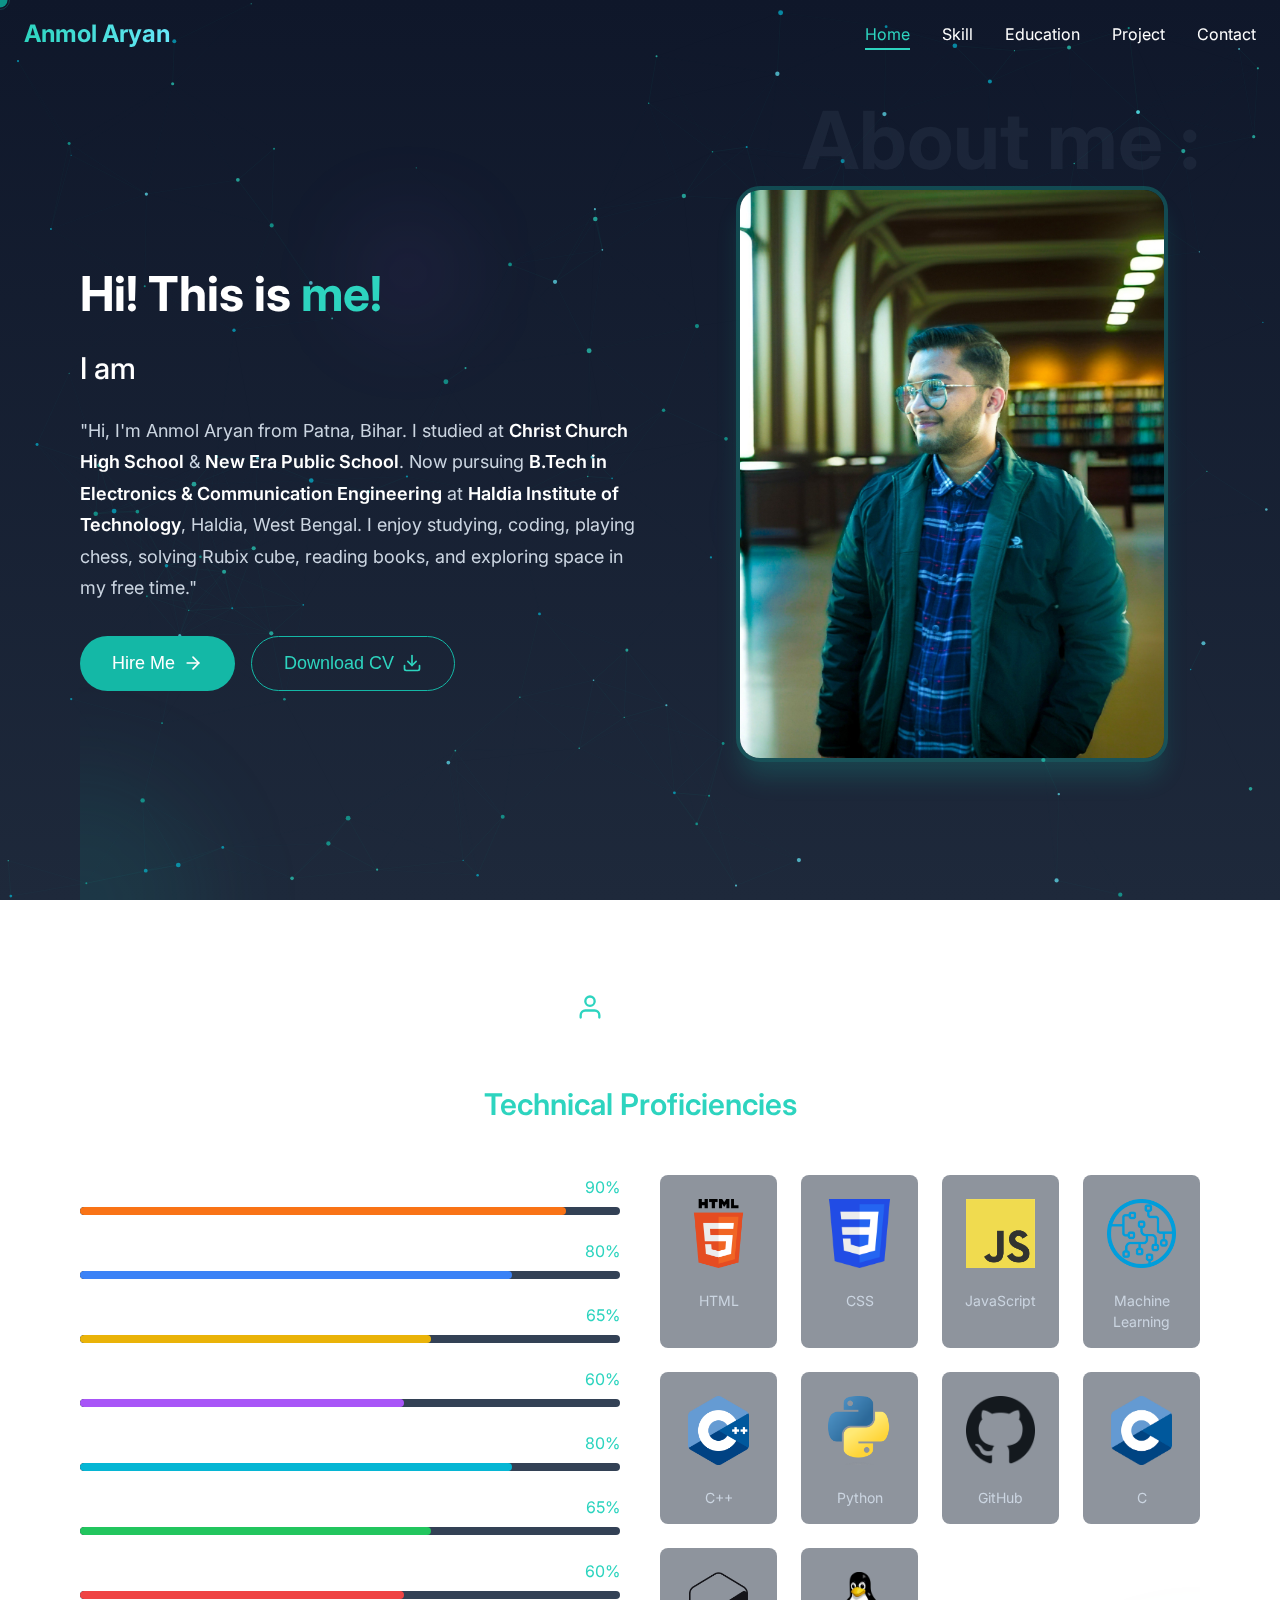
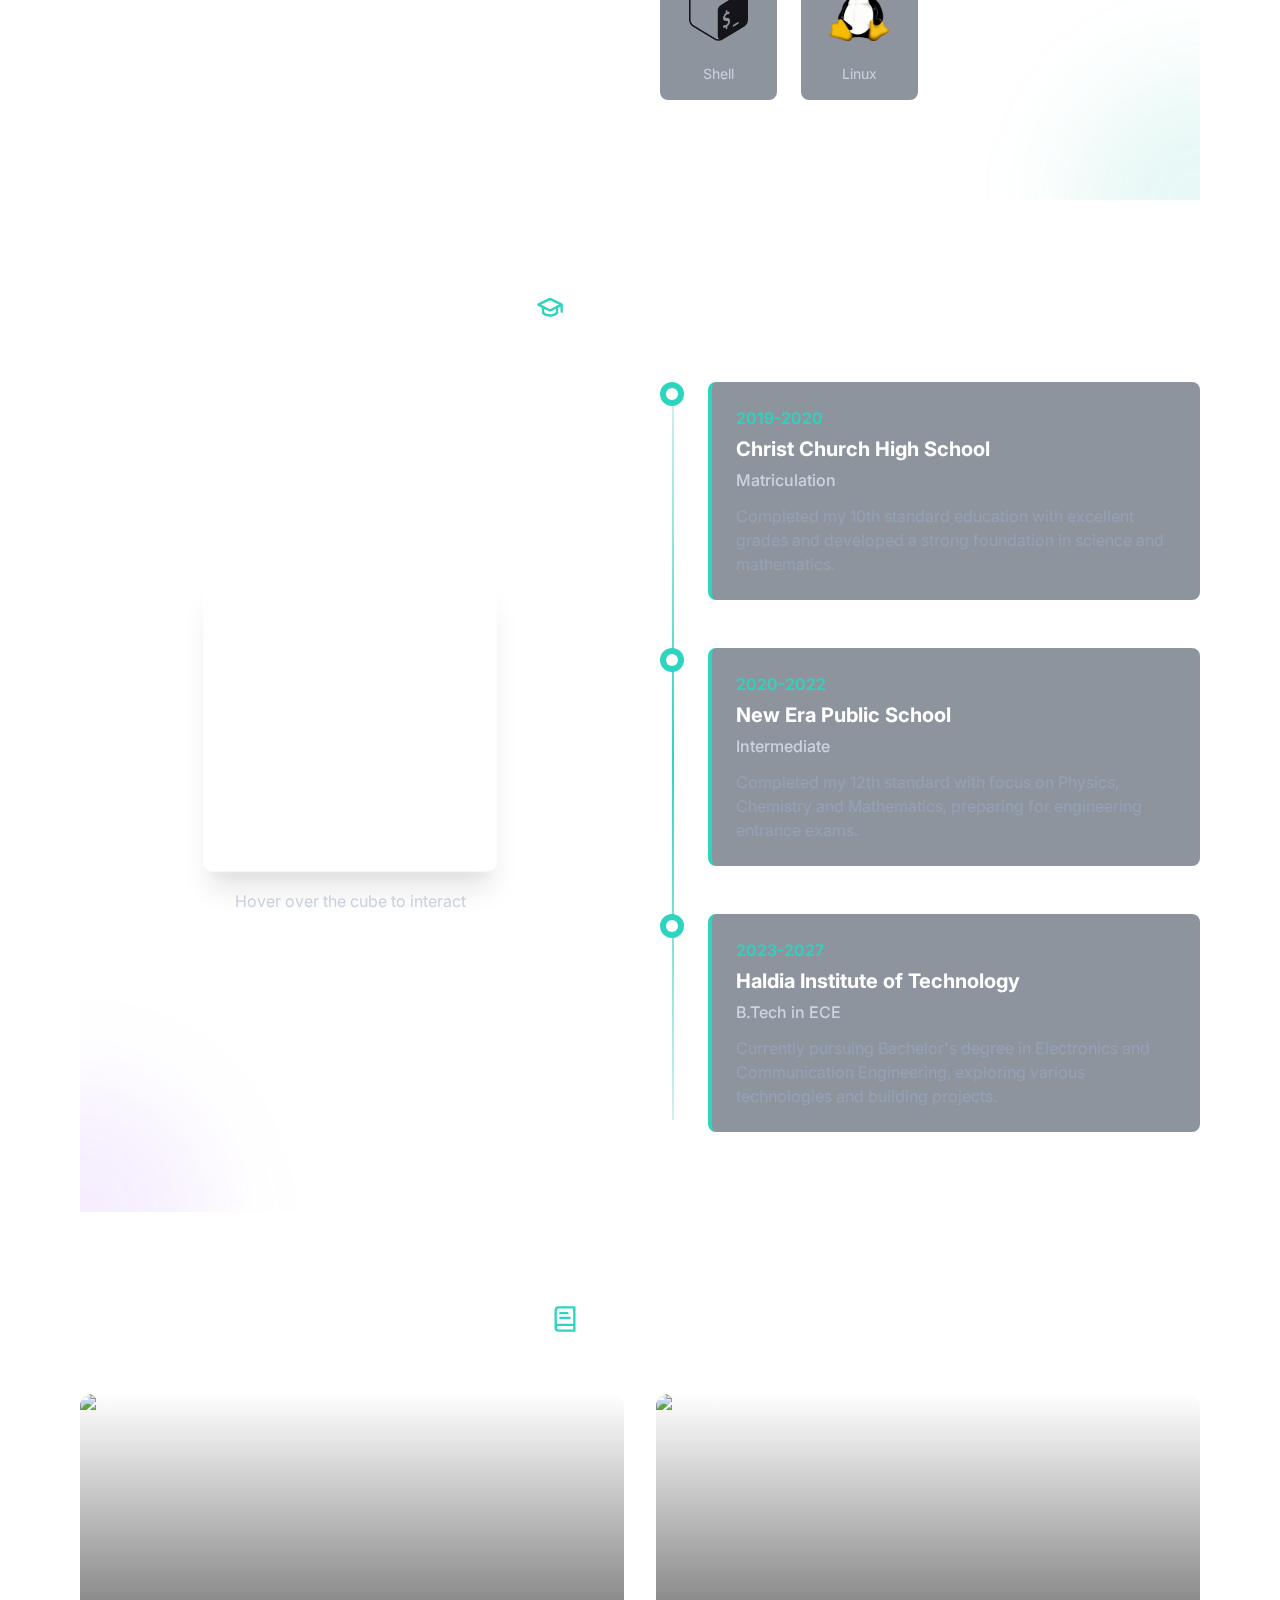
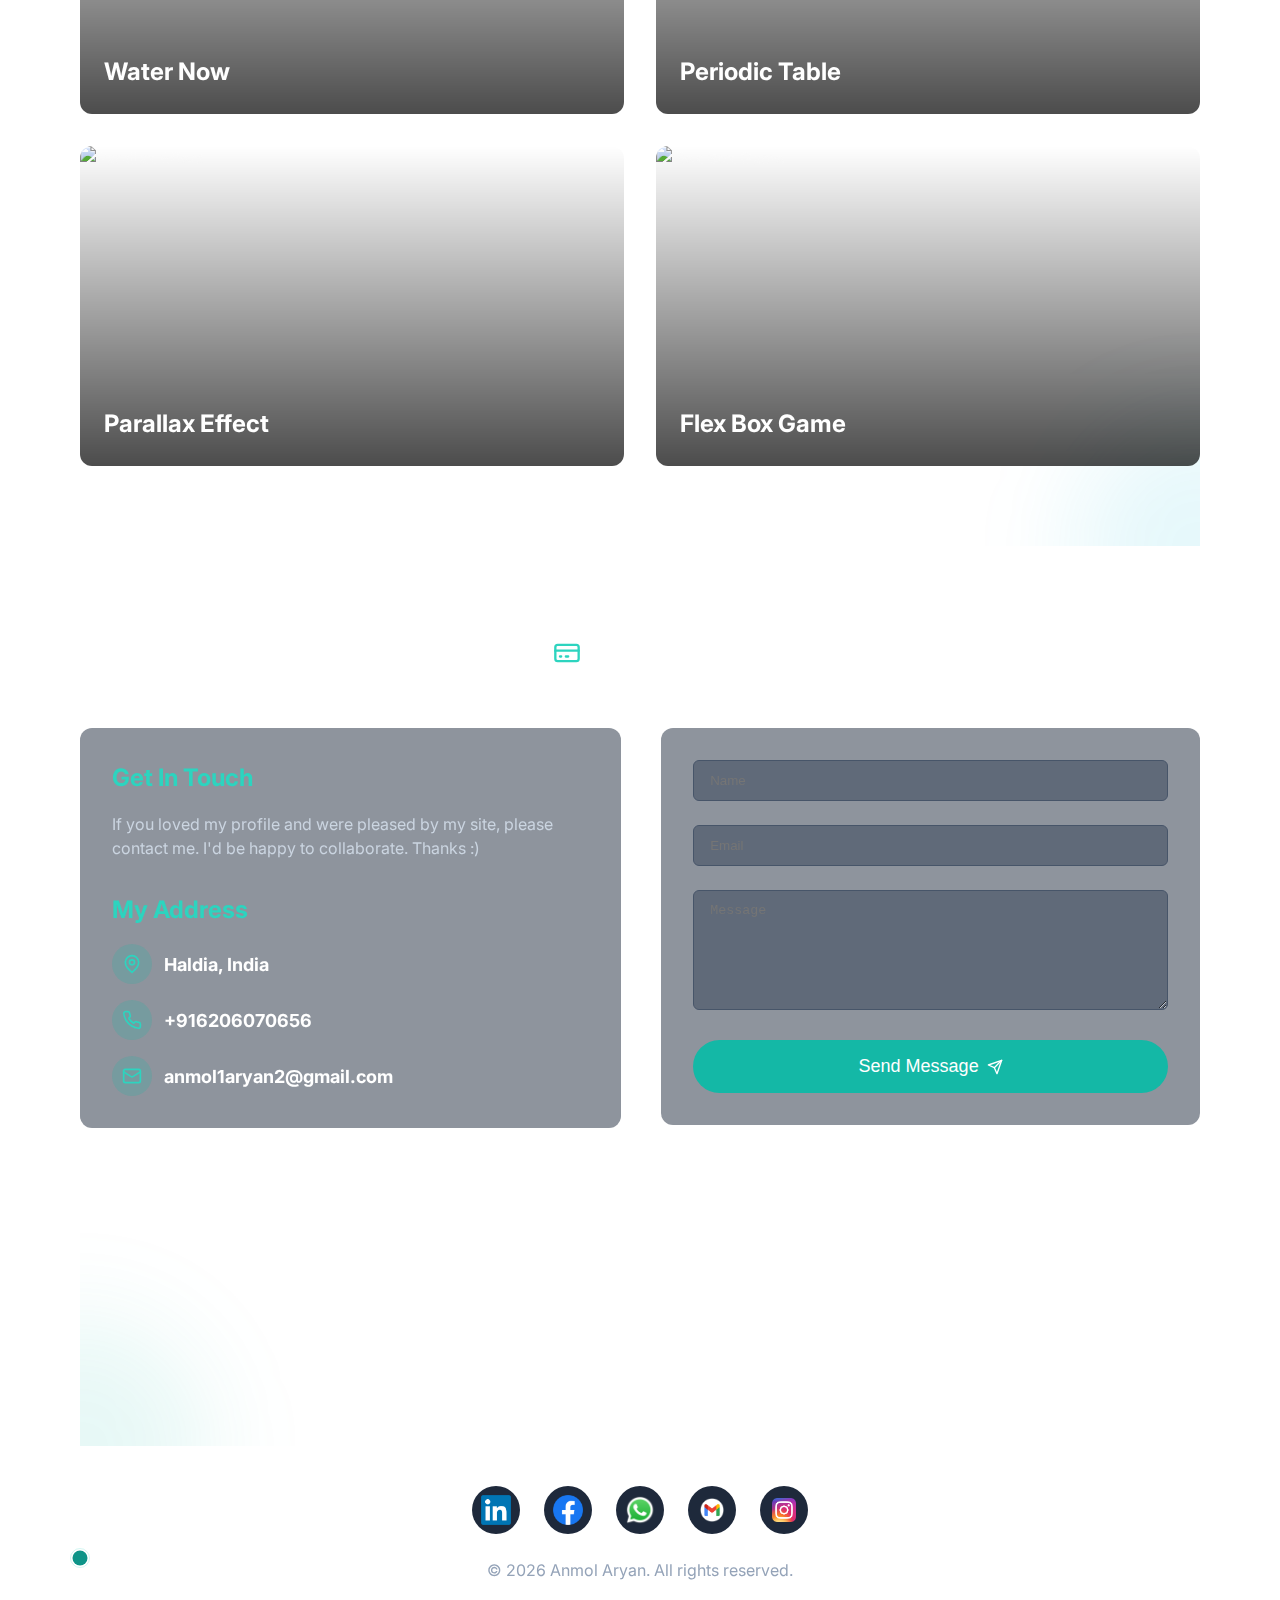
==== commit 5bbd1478: "Update index.html" ====
--- a/index.html
+++ b/index.html
@@ -658,7 +658,7 @@
 
             </div>
             <div class="footer">
-                <a href="https://www.linkedin.com/in/hansrew-undefined-5b38b0263/" target="_blank"><i
+                <a href="www.linkedin.com/in/ianmolaryan" target="_blank"><i
                         class="fa-brands fa-linkedin-in"></i></a>
                 <a href="https://www.facebook.com/ianmolaryan/" target="_blank"><i
                         class="fa-brands fa-facebook-f"></i></a>
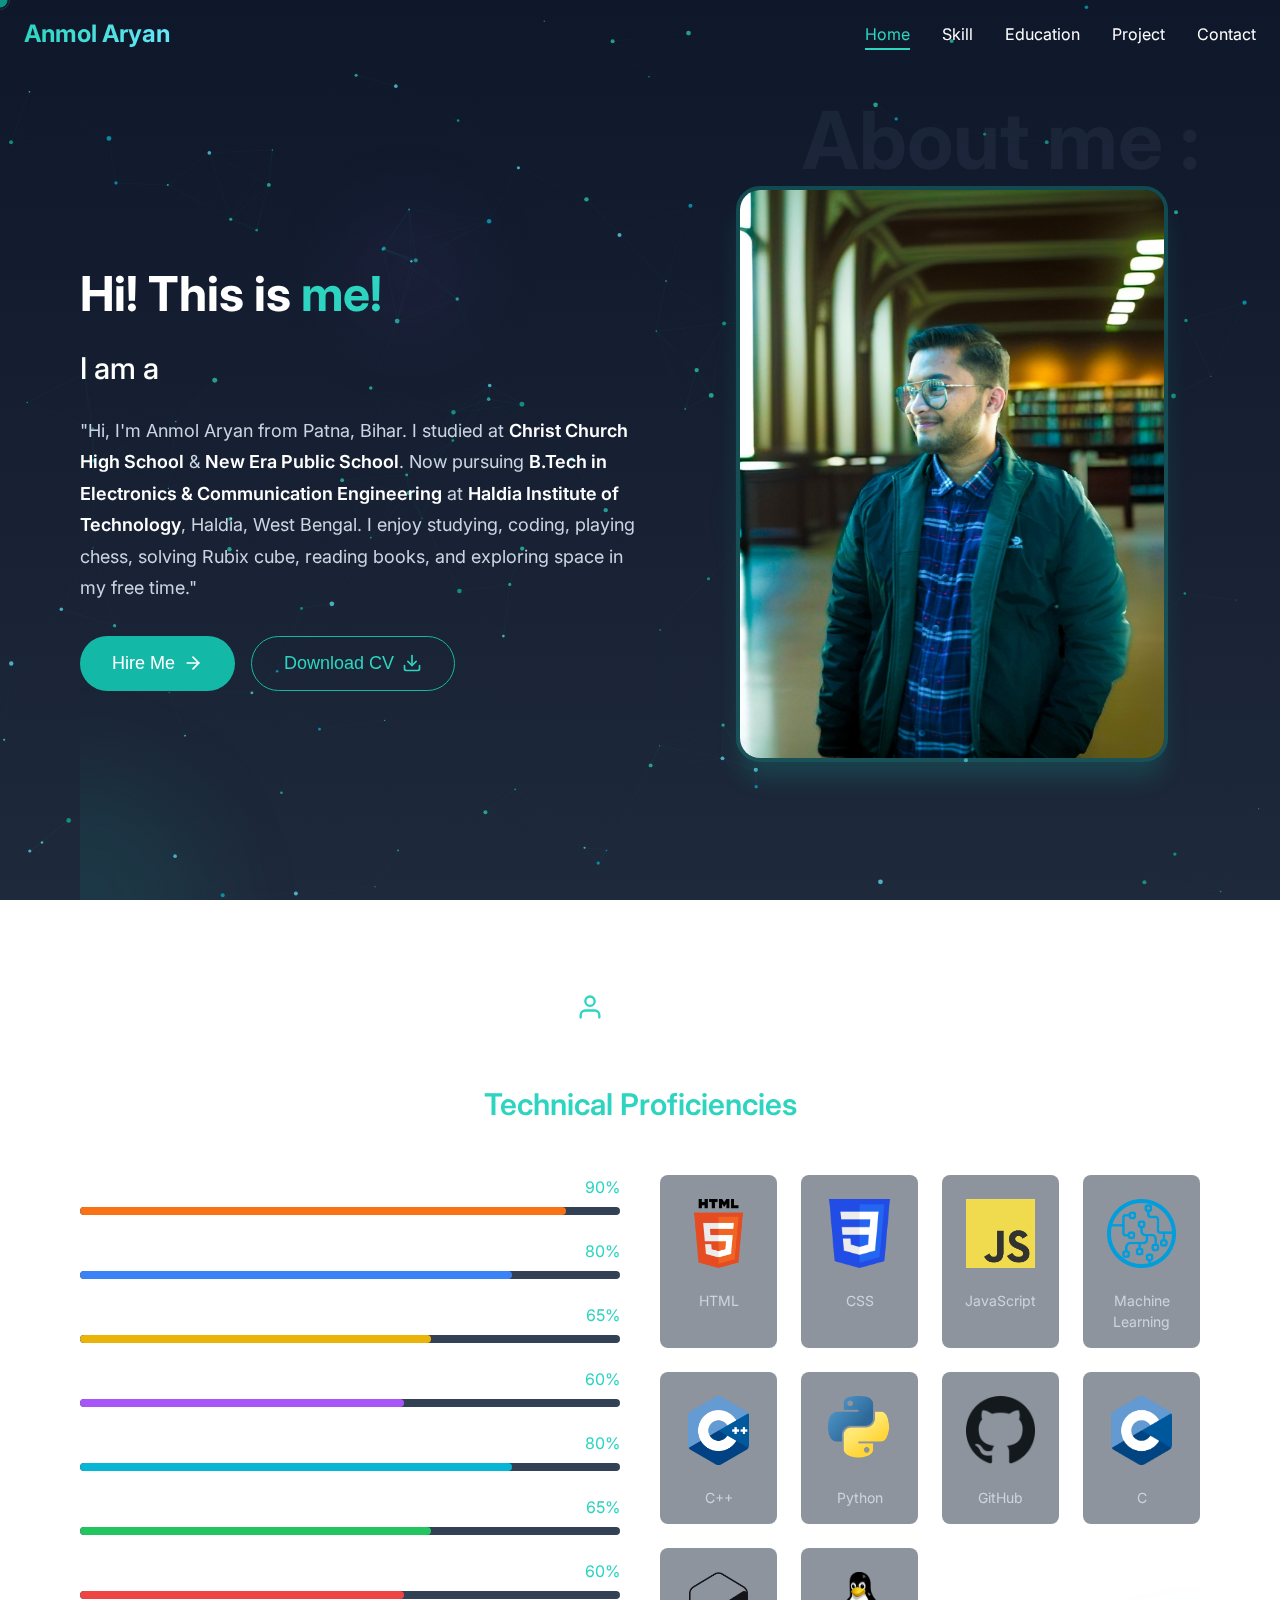
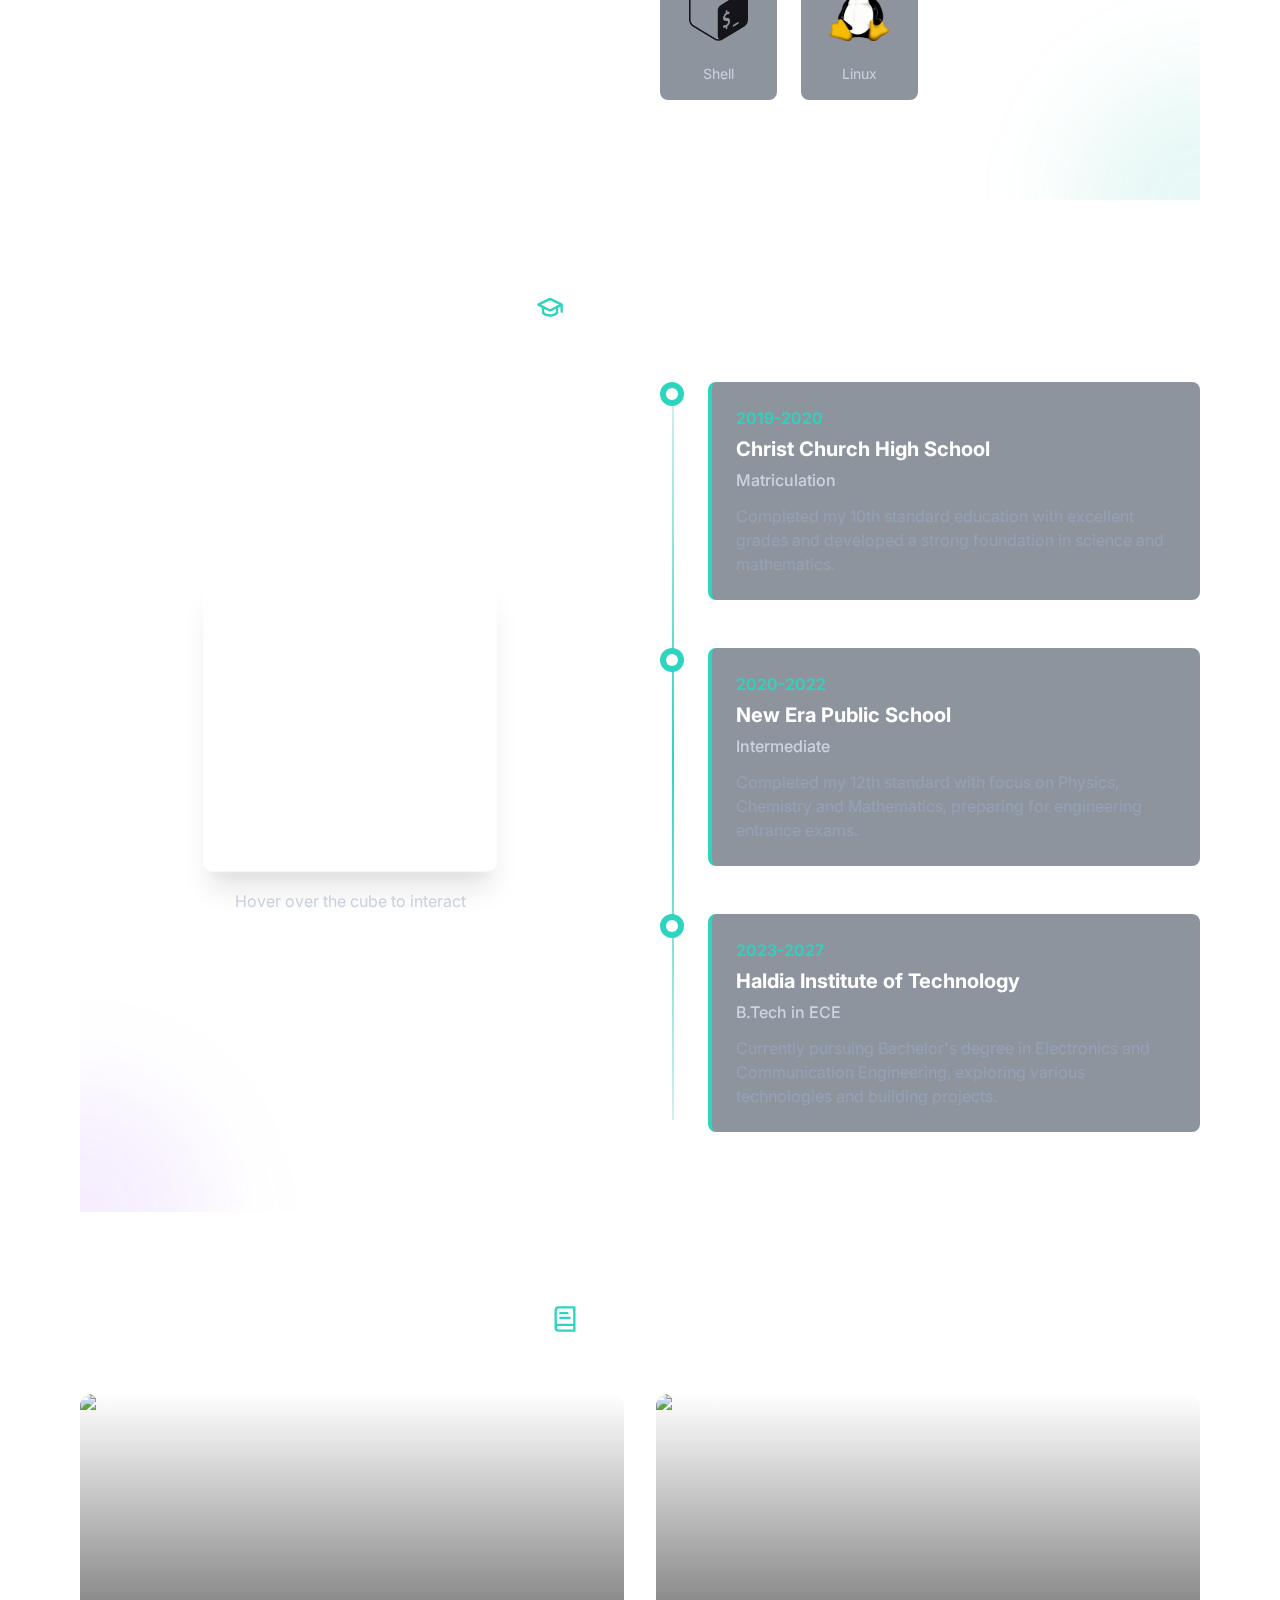
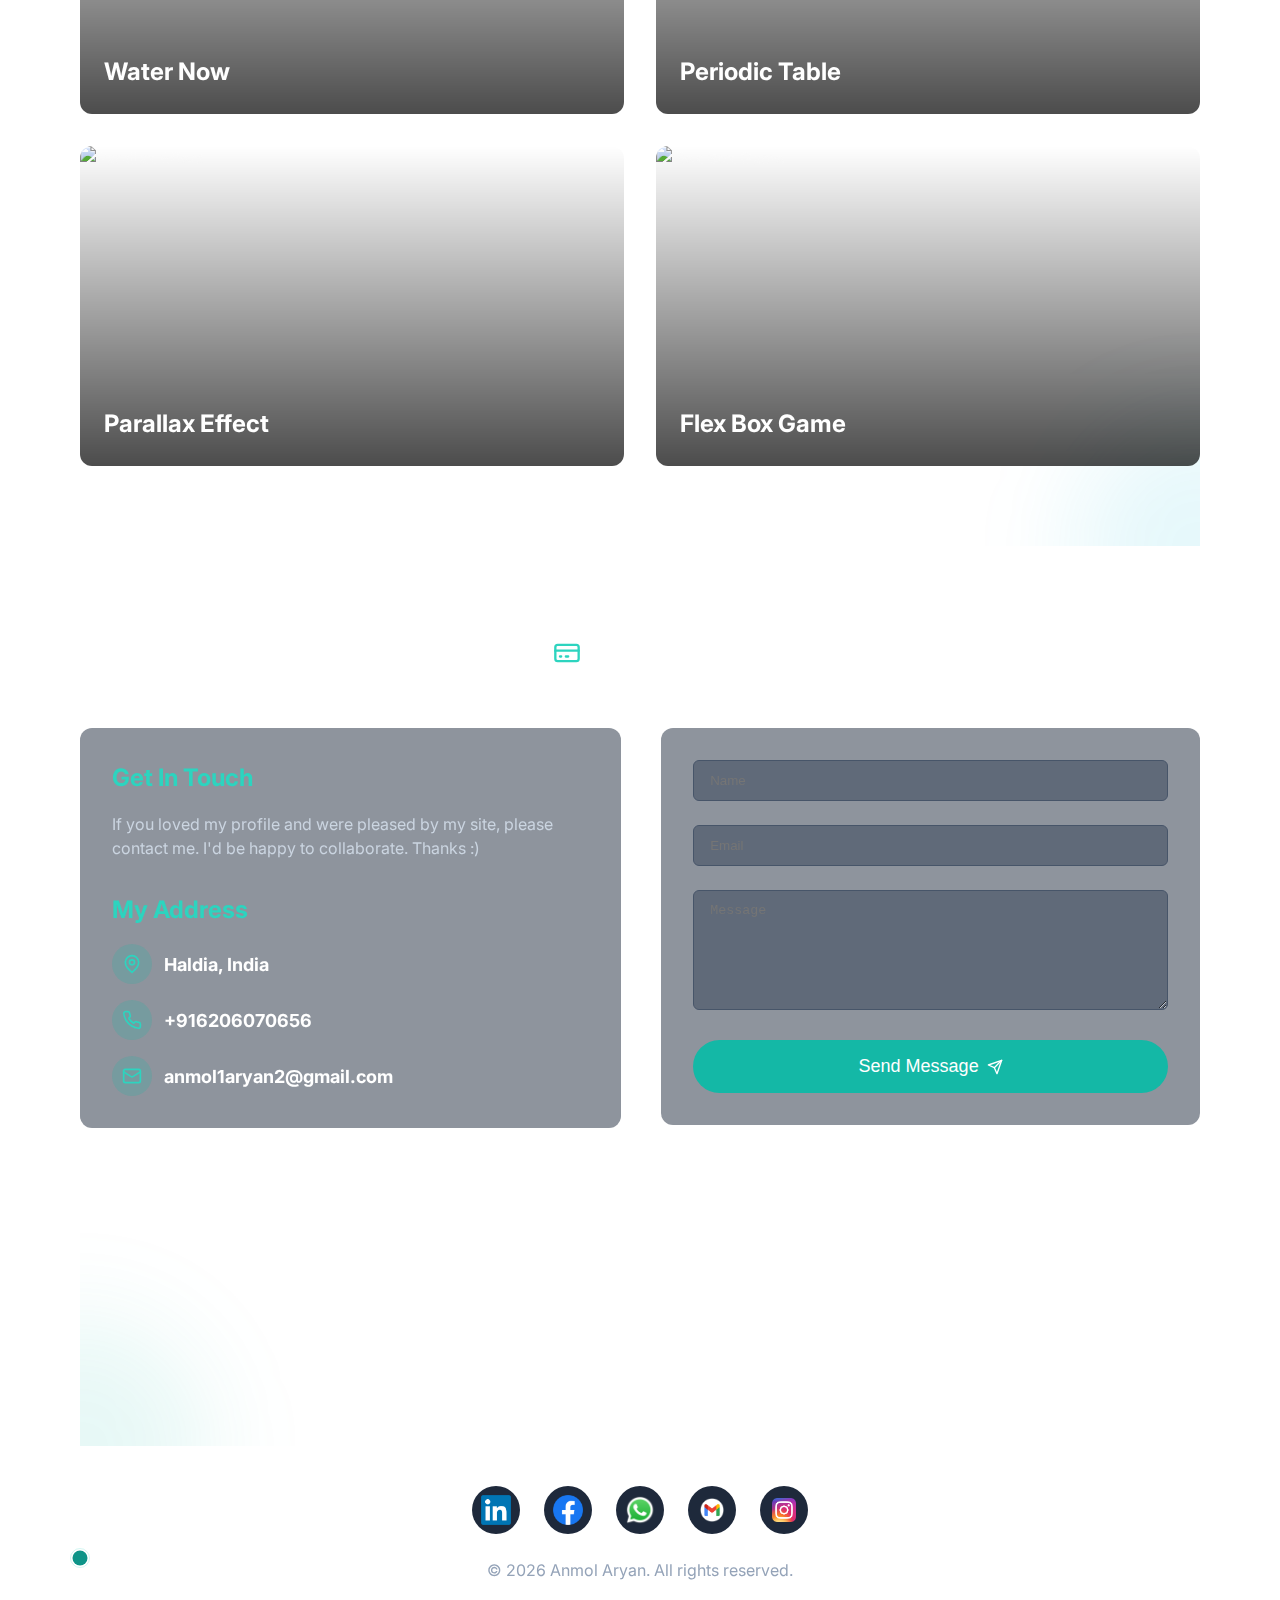
==== commit 03487f52: "Update index.html" ====
--- a/index.html
+++ b/index.html
@@ -71,7 +71,7 @@
                     </h1>
 
                     <div class="role-container">
-                        I am <span class="role"></span>
+                        I am a <span class="role"></span>
                     </div>
 
                     <div class="home-description">
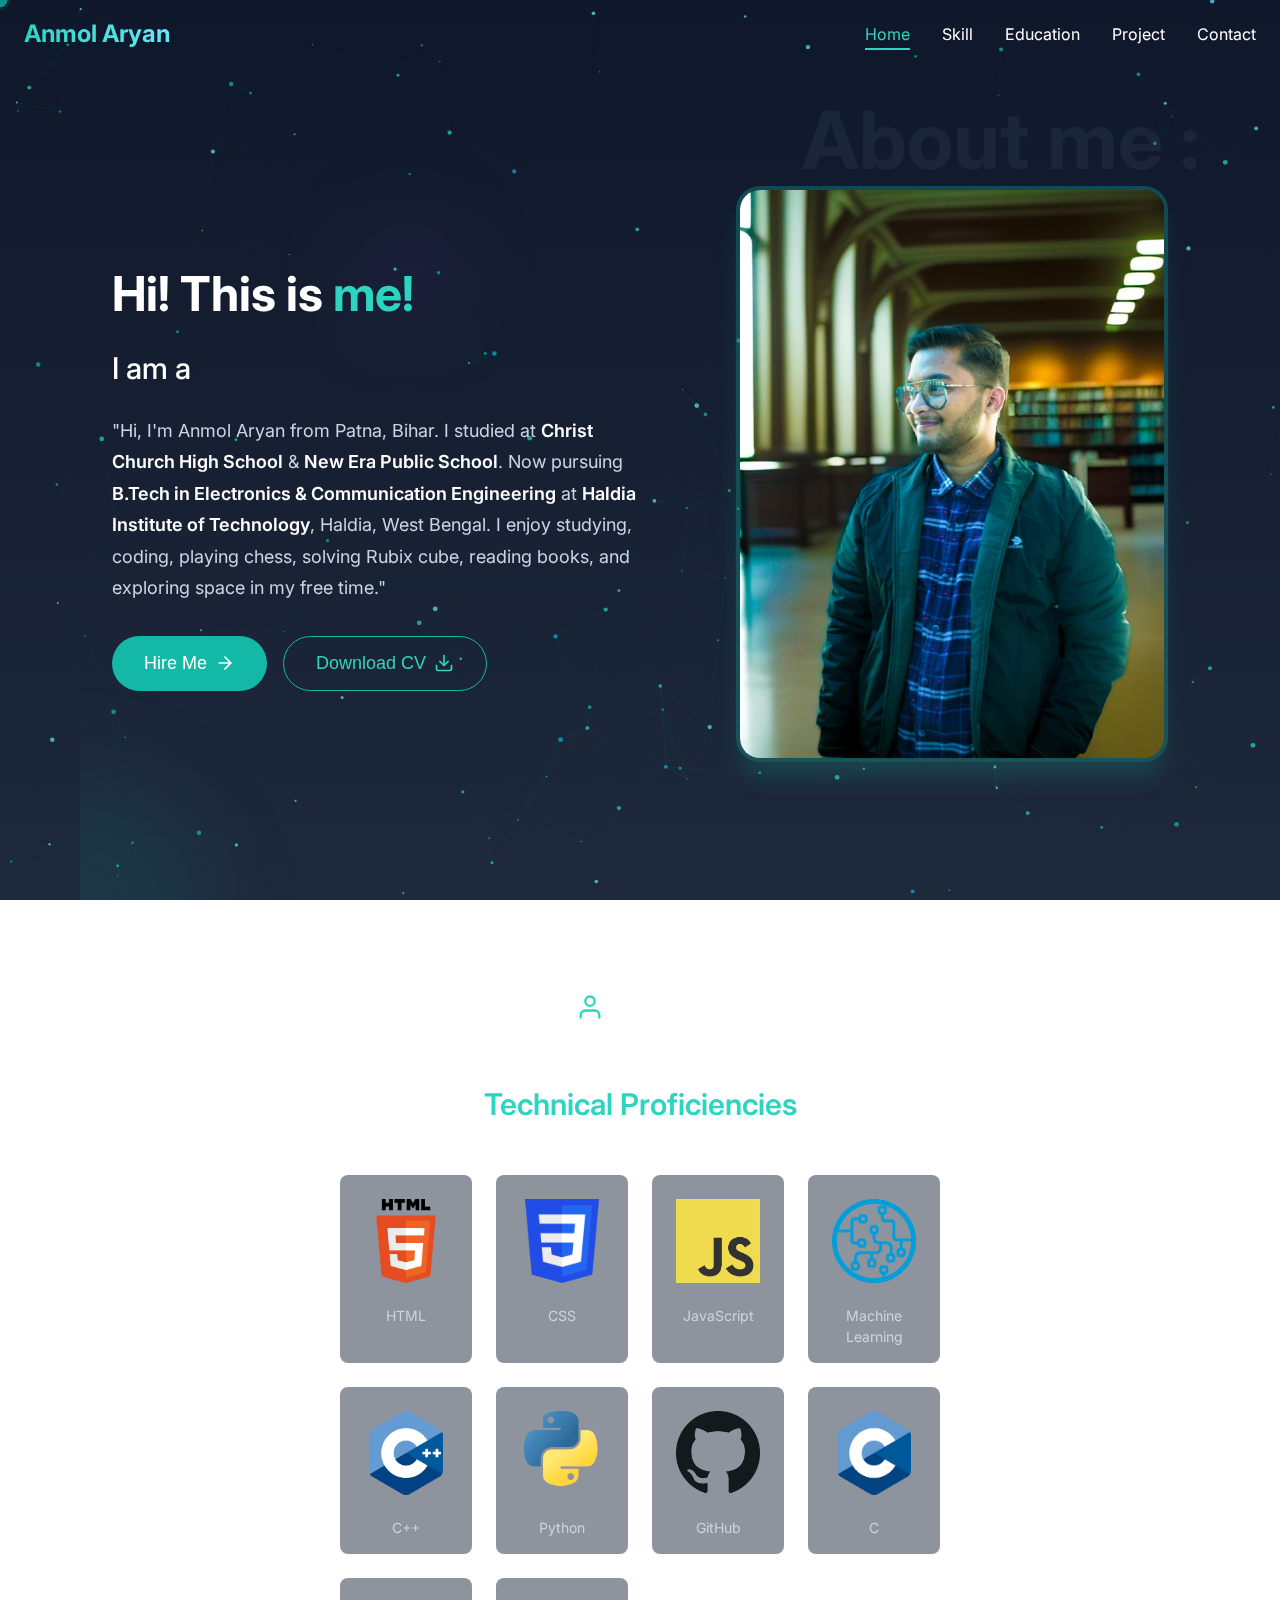
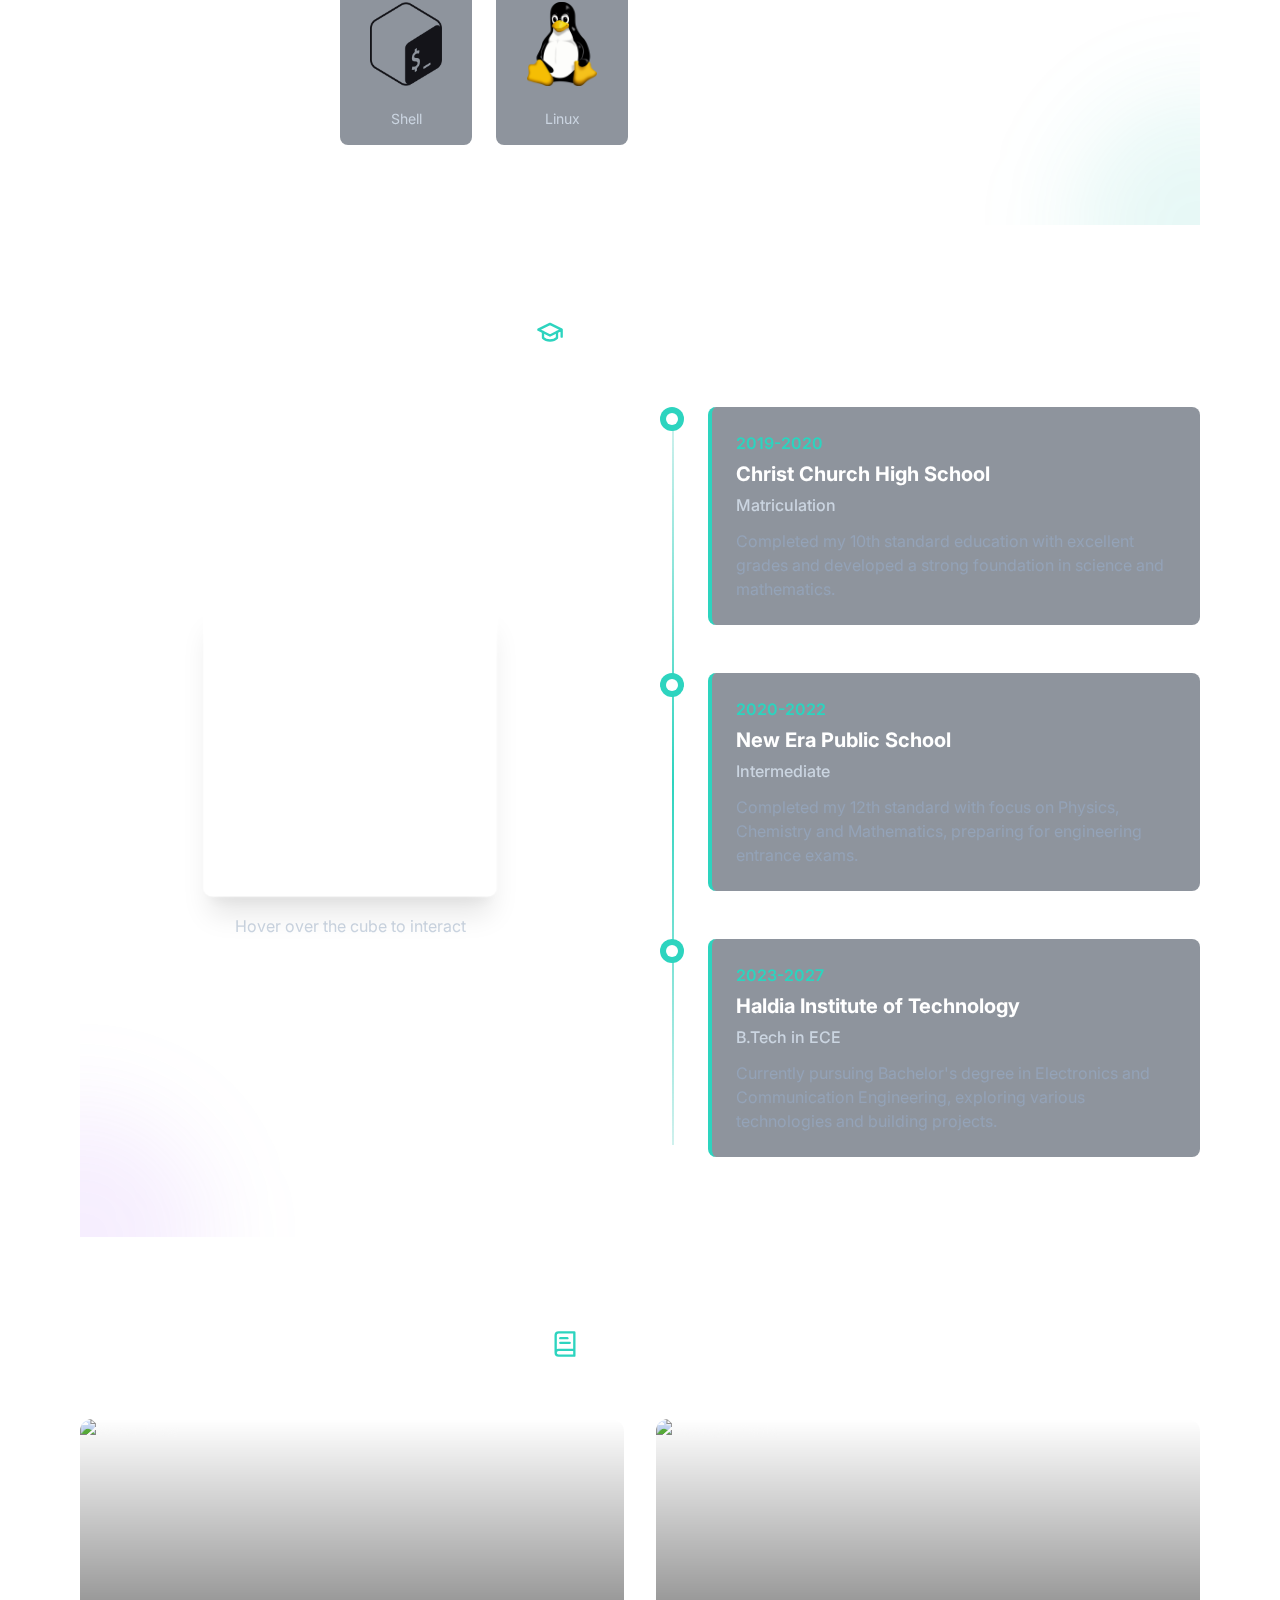
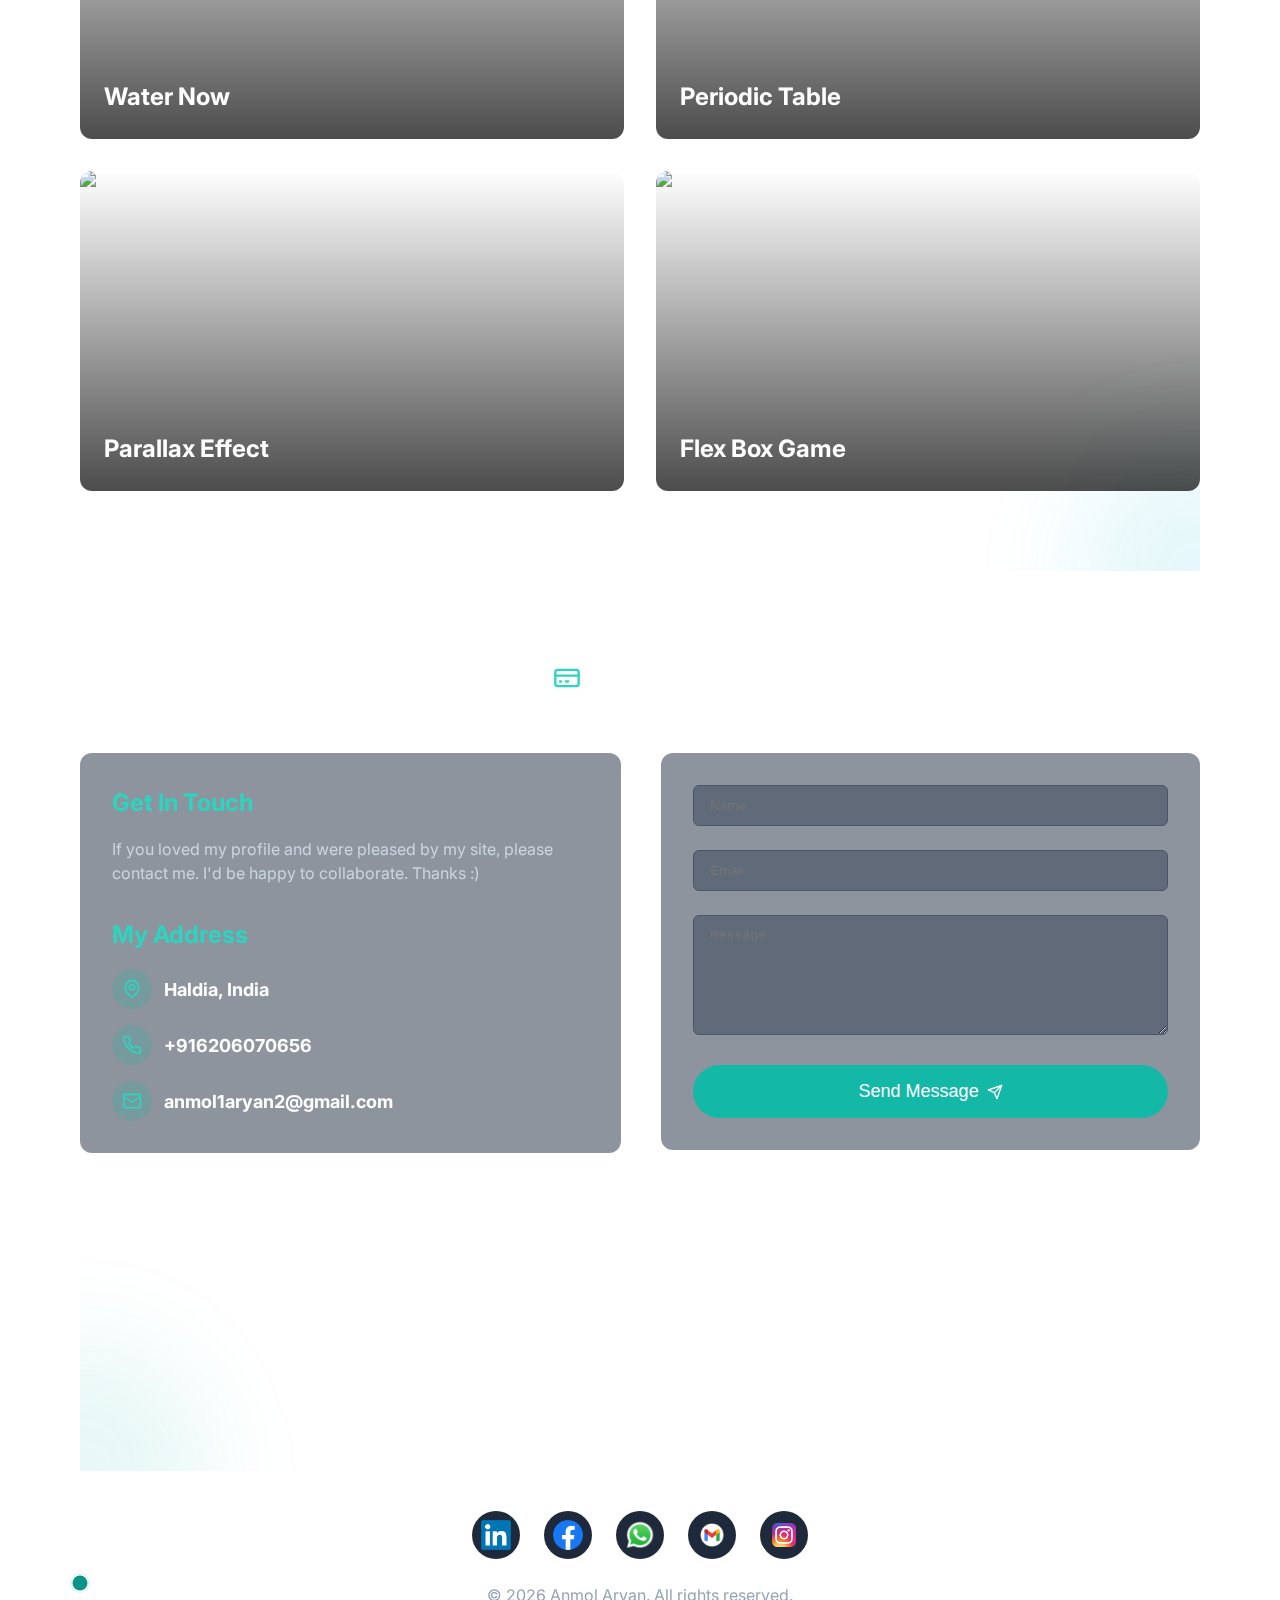
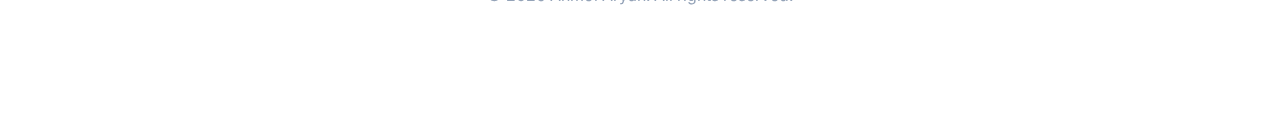
==== commit cd4b9183: "edit" ====
--- a/index.html
+++ b/index.html
@@ -88,11 +88,16 @@
                             Hire Me
                             <svg xmlns="http://www.w3.org/2000/svg" width="20" height="20" viewBox="0 0 24 24" fill="none" stroke="currentColor" stroke-width="2" stroke-linecap="round" stroke-linejoin="round" class="arrow-icon"><path d="M5 12h14"/><path d="m12 5 7 7-7 7"/></svg>
                         </button>
-                        
-                        <button class="btn btn-outline">
-                            Download CV
-                            <svg xmlns="http://www.w3.org/2000/svg" width="20" height="20" viewBox="0 0 24 24" fill="none" stroke="currentColor" stroke-width="2" stroke-linecap="round" stroke-linejoin="round" class="download-icon"><path d="M21 15v4a2 2 0 0 1-2 2H5a2 2 0 0 1-2-2v-4"/><polyline points="7 10 12 15 17 10"/><line x1="12" x2="12" y1="15" y2="3"/></svg>
-                        </button>
+                        <a href="Anmol_Aryan_CV.pdf" download style="text-decoration: none;">
+                            <button class="btn btn-outline">
+                                Download CV 
+                                <svg xmlns="http://www.w3.org/2000/svg" width="20" height="20" viewBox="0 0 24 24" fill="none" stroke="currentColor" stroke-width="2" stroke-linecap="round" stroke-linejoin="round" class="download-icon">
+                                    <path d="M21 15v4a2 2 0 0 1-2 2H5a2 2 0 0 1-2-2v-4"/>
+                                    <polyline points="7 10 12 15 17 10"/>
+                                    <line x1="12" x2="12" y1="15" y2="3"/>
+                                </svg>
+                            </button>
+                        </a>
                     </div>
                 </div>
 
@@ -119,73 +124,6 @@
                 <h3 class="section-subtitle">Technical Proficiencies</h3>
 
                 <div class="skills-container">
-                    <div class="skill-section-left">
-                        <div class="skill-bar">
-                            <div class="skill-item">
-                                <div class="skill-header">
-                                    <p>HTML</p>
-                                    <p class="skill-percentage">90%</p>
-                                </div>
-                                <div class="skill-box">
-                                    <div class="skills bg-orange" style="width: 90%"></div>
-                                </div>
-                            </div>
-                            <div class="skill-item">
-                                <div class="skill-header">
-                                    <p>CSS</p>
-                                    <p class="skill-percentage">80%</p>
-                                </div>
-                                <div class="skill-box">
-                                    <div class="skills bg-blue" style="width: 80%"></div>
-                                </div>
-                            </div>
-                            <div class="skill-item">
-                                <div class="skill-header">
-                                    <p>JavaScript</p>
-                                    <p class="skill-percentage">65%</p>
-                                </div>
-                                <div class="skill-box">
-                                    <div class="skills bg-yellow" style="width: 65%"></div>
-                                </div>
-                            </div>
-                            <div class="skill-item">
-                                <div class="skill-header">
-                                    <p>Machine Learning</p>
-                                    <p class="skill-percentage">60%</p>
-                                </div>
-                                <div class="skill-box">
-                                    <div class="skills bg-purple" style="width: 60%"></div>
-                                </div>
-                            </div>
-                            <div class="skill-item">
-                                <div class="skill-header">
-                                    <p>C++</p>
-                                    <p class="skill-percentage">80%</p>
-                                </div>
-                                <div class="skill-box">
-                                    <div class="skills bg-cyan" style="width: 80%"></div>
-                                </div>
-                            </div>
-                            <div class="skill-item">
-                                <div class="skill-header">
-                                    <p>Python</p>
-                                    <p class="skill-percentage">65%</p>
-                                </div>
-                                <div class="skill-box">
-                                    <div class="skills bg-green" style="width: 65%"></div>
-                                </div>
-                            </div>
-                            <div class="skill-item">
-                                <div class="skill-header">
-                                    <p>Data Structure</p>
-                                    <p class="skill-percentage">60%</p>
-                                </div>
-                                <div class="skill-box">
-                                    <div class="skills bg-red" style="width: 60%"></div>
-                                </div>
-                            </div>
-                        </div>
-                    </div>
 
                     <div class="skill-section-right">
                         <div class="skill-logo-container">
--- a/styles.css
+++ b/styles.css
@@ -20,7 +20,7 @@
     --slate-700: #334155;
     --slate-800: #1e293b;
     --slate-900: #0f172a;
-  }
+}
   
   * {
     margin: 0;
@@ -417,6 +417,7 @@
   
   .home-section-left {
     width: 100%;
+    padding-left: 2rem;
     margin-bottom: 2.5rem;
     z-index: 10;
   }
@@ -621,93 +622,18 @@
     }
   }
   
-  .skill-section-left {
-    width: 100%;
-  }
-  
-  @media (min-width: 768px) {
-    .skill-section-left {
-      width: 50%;
-    }
-  }
-  
-  .skill-bar {
-    display: flex;
-    flex-direction: column;
-    gap: 1.5rem;
-  }
-  
-  .skill-item {
-    width: 100%;
-  }
-  
-  .skill-header {
-    display: flex;
-    justify-content: space-between;
-    margin-bottom: 0.5rem;
-  }
-  
-  .skill-percentage {
-    color: var(--teal-400);
-  }
-  
-  .skill-box {
-    height: 0.5rem;
-    background-color: var(--slate-700);
-    border-radius: 9999px;
-    overflow: hidden;
-  }
-  
-  .skills {
-    height: 100%;
-    border-radius: 9999px;
-    animation: fillBar 2s ease-out forwards;
-  }
-  
-  @keyframes fillBar {
-    from {
-      width: 0;
-    }
-    to {
+  
+  .skill-section-right {
+    width: 100%;
+    max-width: 600px; /* or any width you want */
+  margin: 0 auto; 
+  display : flex;
+  }
+  
+  @media (min-width: 768px) {
+    .skill-section-right {
       width: 100%;
-    }
-  }
-  
-  .bg-orange {
-    background-color: #f97316;
-  }
-  
-  .bg-blue {
-    background-color: #3b82f6;
-  }
-  
-  .bg-yellow {
-    background-color: #eab308;
-  }
-  
-  .bg-purple {
-    background-color: #a855f7;
-  }
-  
-  .bg-cyan {
-    background-color: #06b6d4;
-  }
-  
-  .bg-green {
-    background-color: #22c55e;
-  }
-  
-  .bg-red {
-    background-color: #ef4444;
-  }
-  
-  .skill-section-right {
-    width: 100%;
-  }
-  
-  @media (min-width: 768px) {
-    .skill-section-right {
-      width: 50%;
+      
     }
   }
   
@@ -722,7 +648,7 @@
       grid-template-columns: repeat(4, 1fr);
     }
   }
-  
+
   .skill-logo-wrapper {
     background-color: rgba(30, 41, 59, 0.5);
     border-radius: 0.5rem;
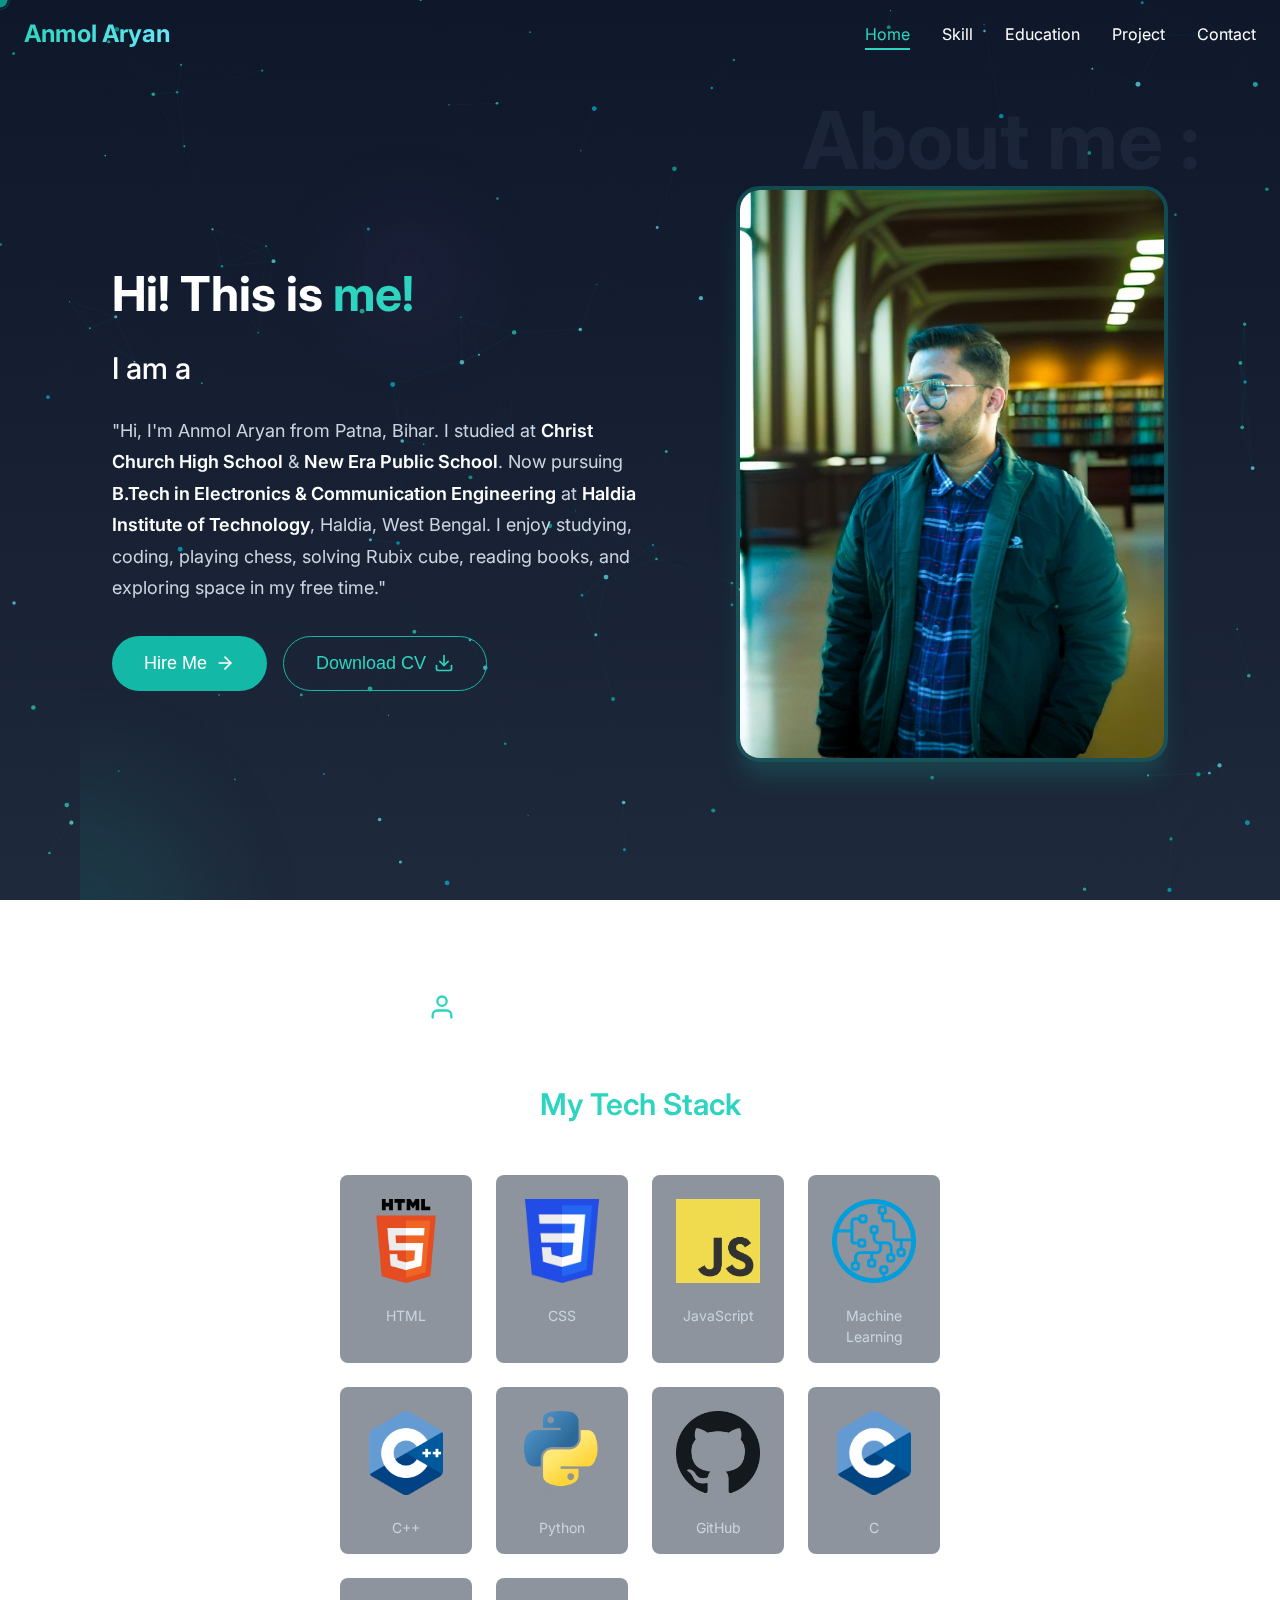
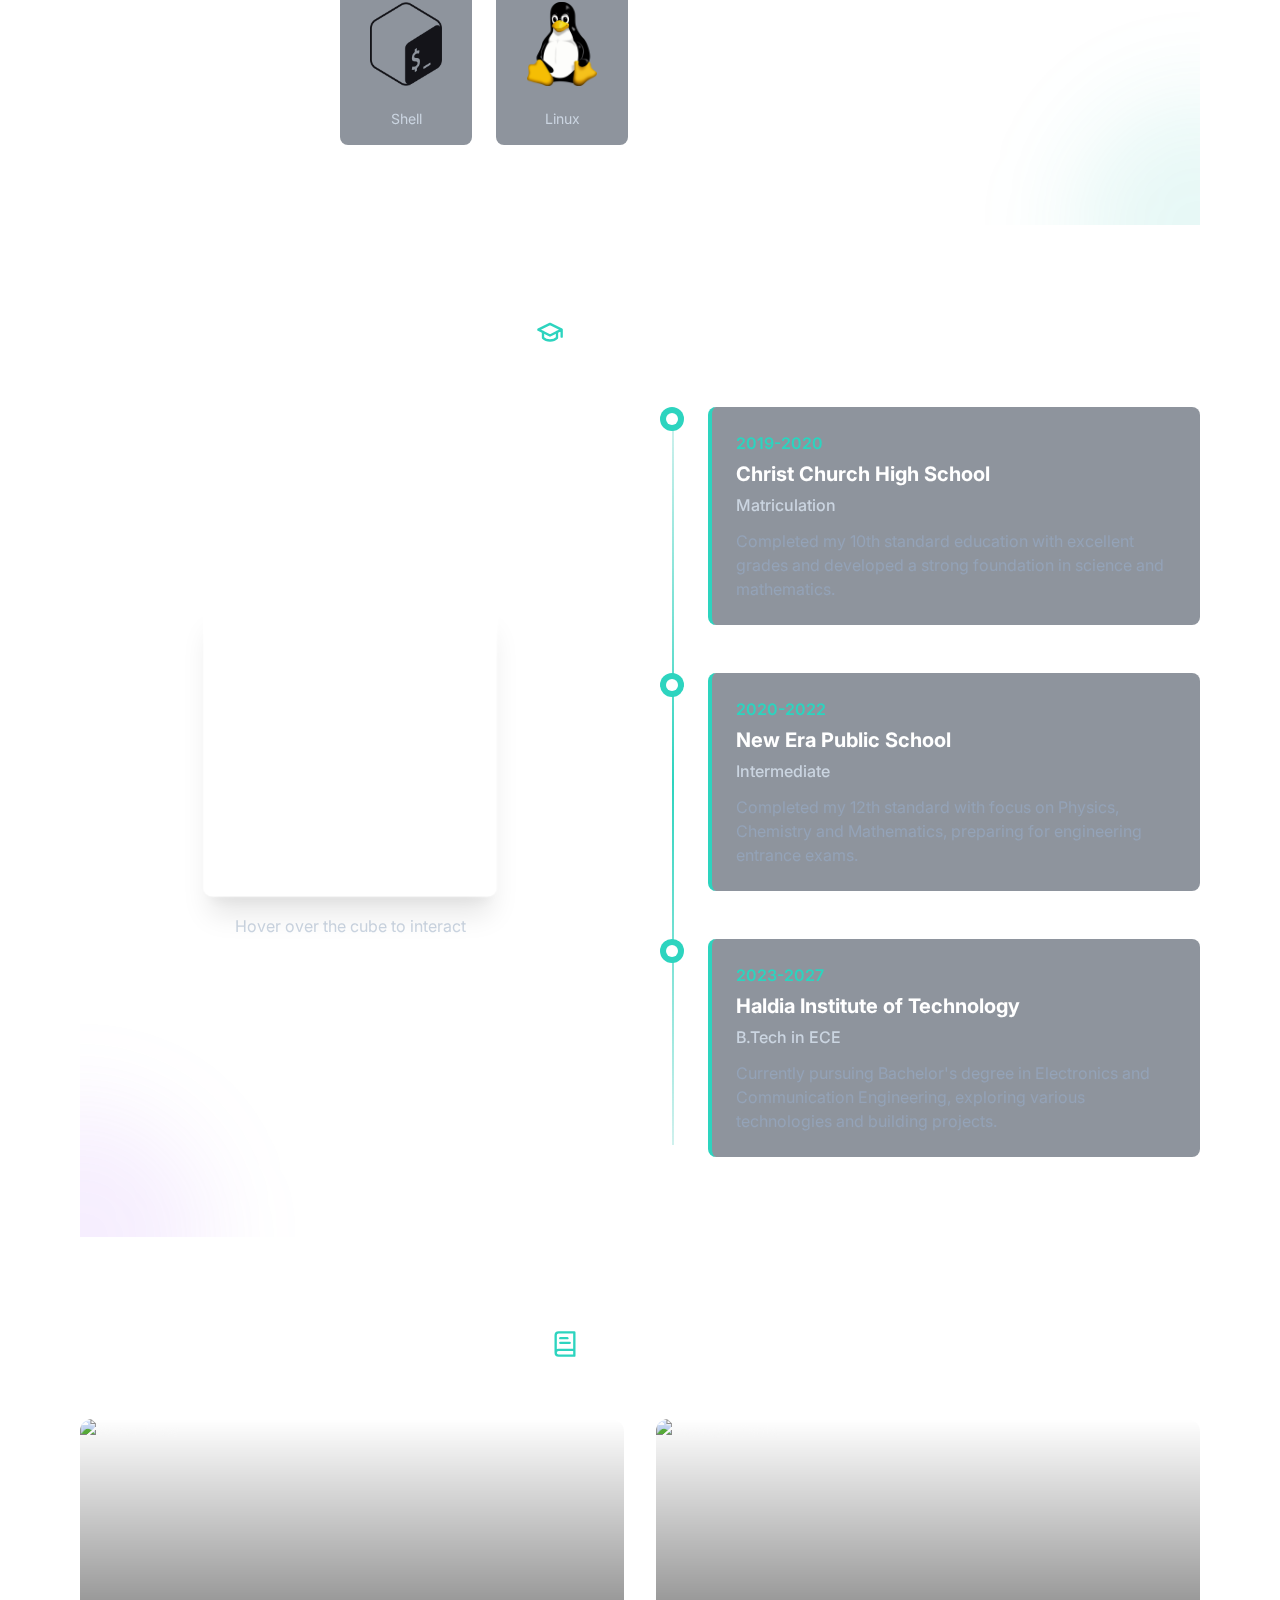
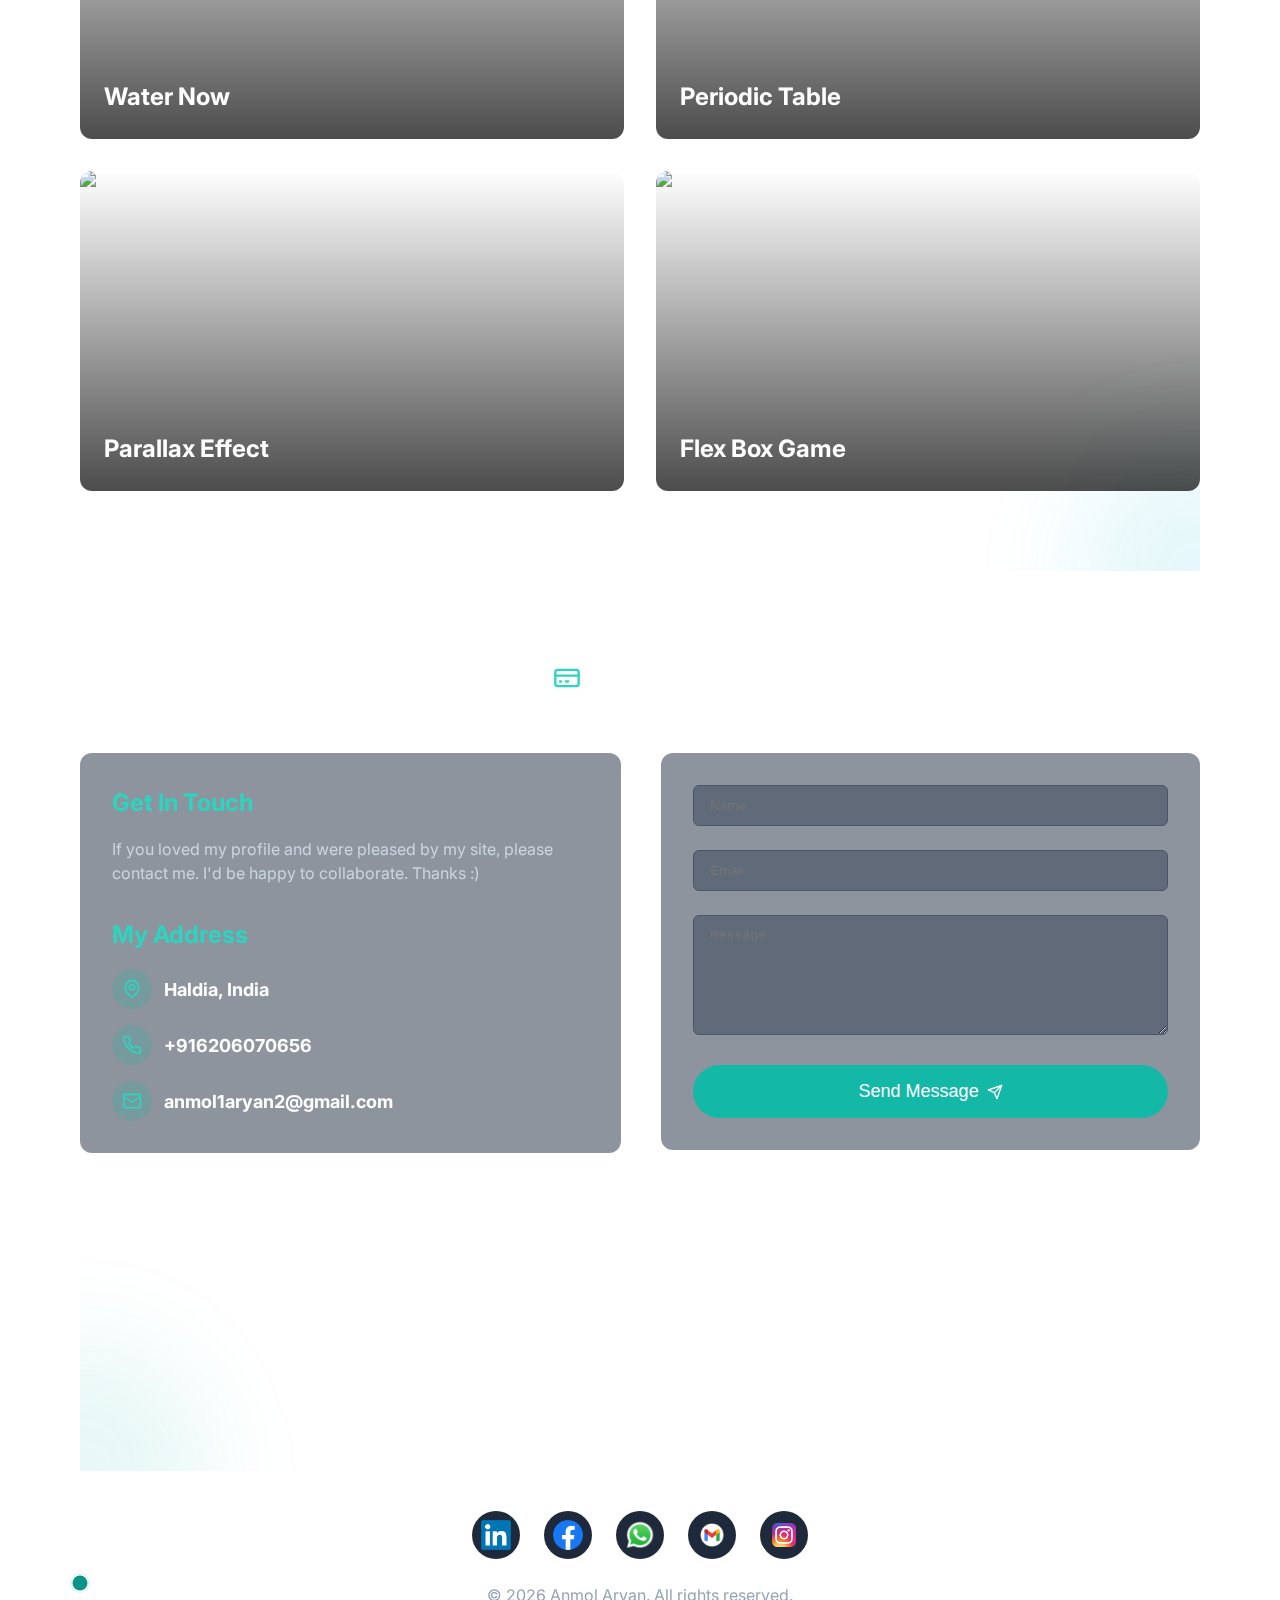
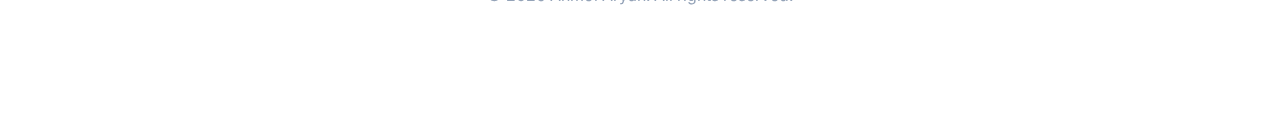
==== commit d056a03a: "edit" ====
--- a/index.html
+++ b/index.html
@@ -118,10 +118,10 @@
             <section id="skill" class="section">
                 <h2 class="section-title">
                     <svg xmlns="http://www.w3.org/2000/svg" width="28" height="28" viewBox="0 0 24 24" fill="none" stroke="currentColor" stroke-width="2" stroke-linecap="round" stroke-linejoin="round" class="section-icon"><path d="M20 21v-2a4 4 0 0 0-4-4H8a4 4 0 0 0-4 4v2"/><circle cx="12" cy="7" r="4"/></svg>
-                    <span>Skills</span>
+                    <span>Technical Proficiencies</span>
                 </h2>
 
-                <h3 class="section-subtitle">Technical Proficiencies</h3>
+                <h3 class="section-subtitle">My Tech Stack</h3>
 
                 <div class="skills-container">
 
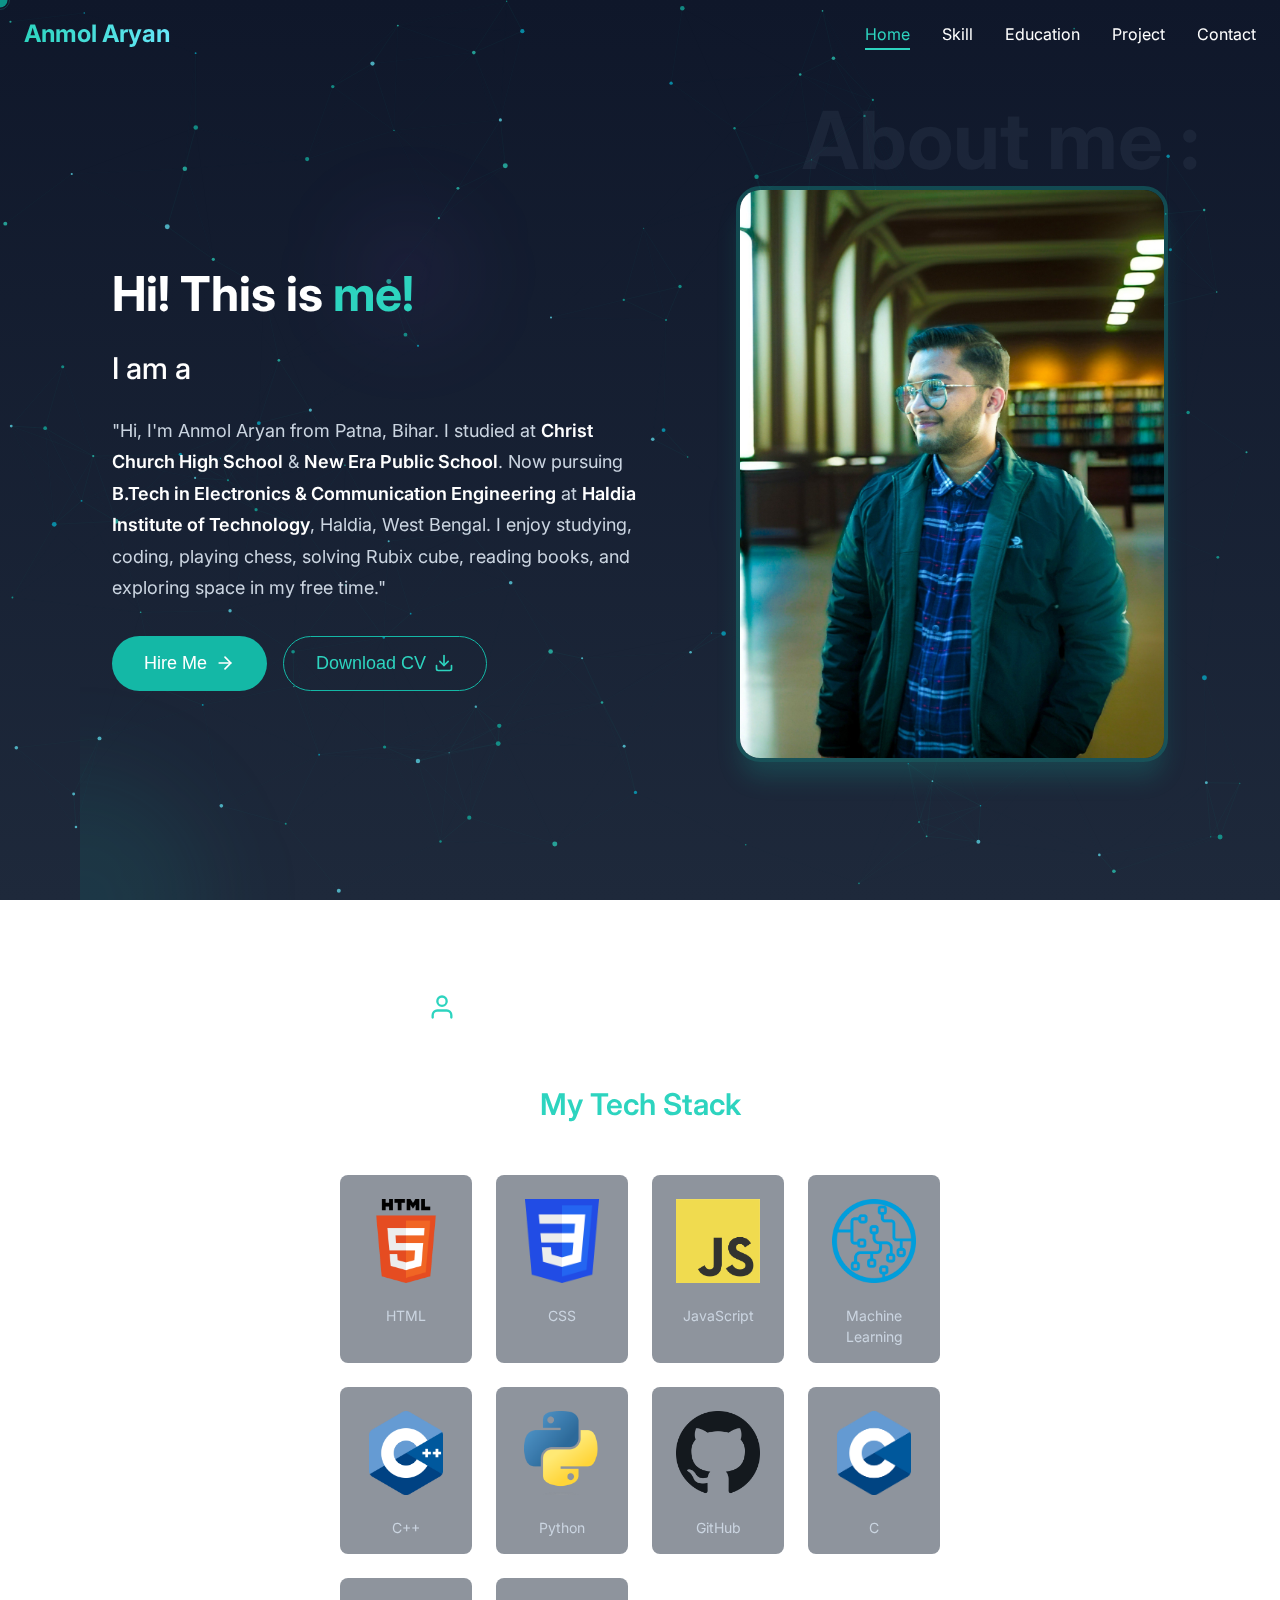
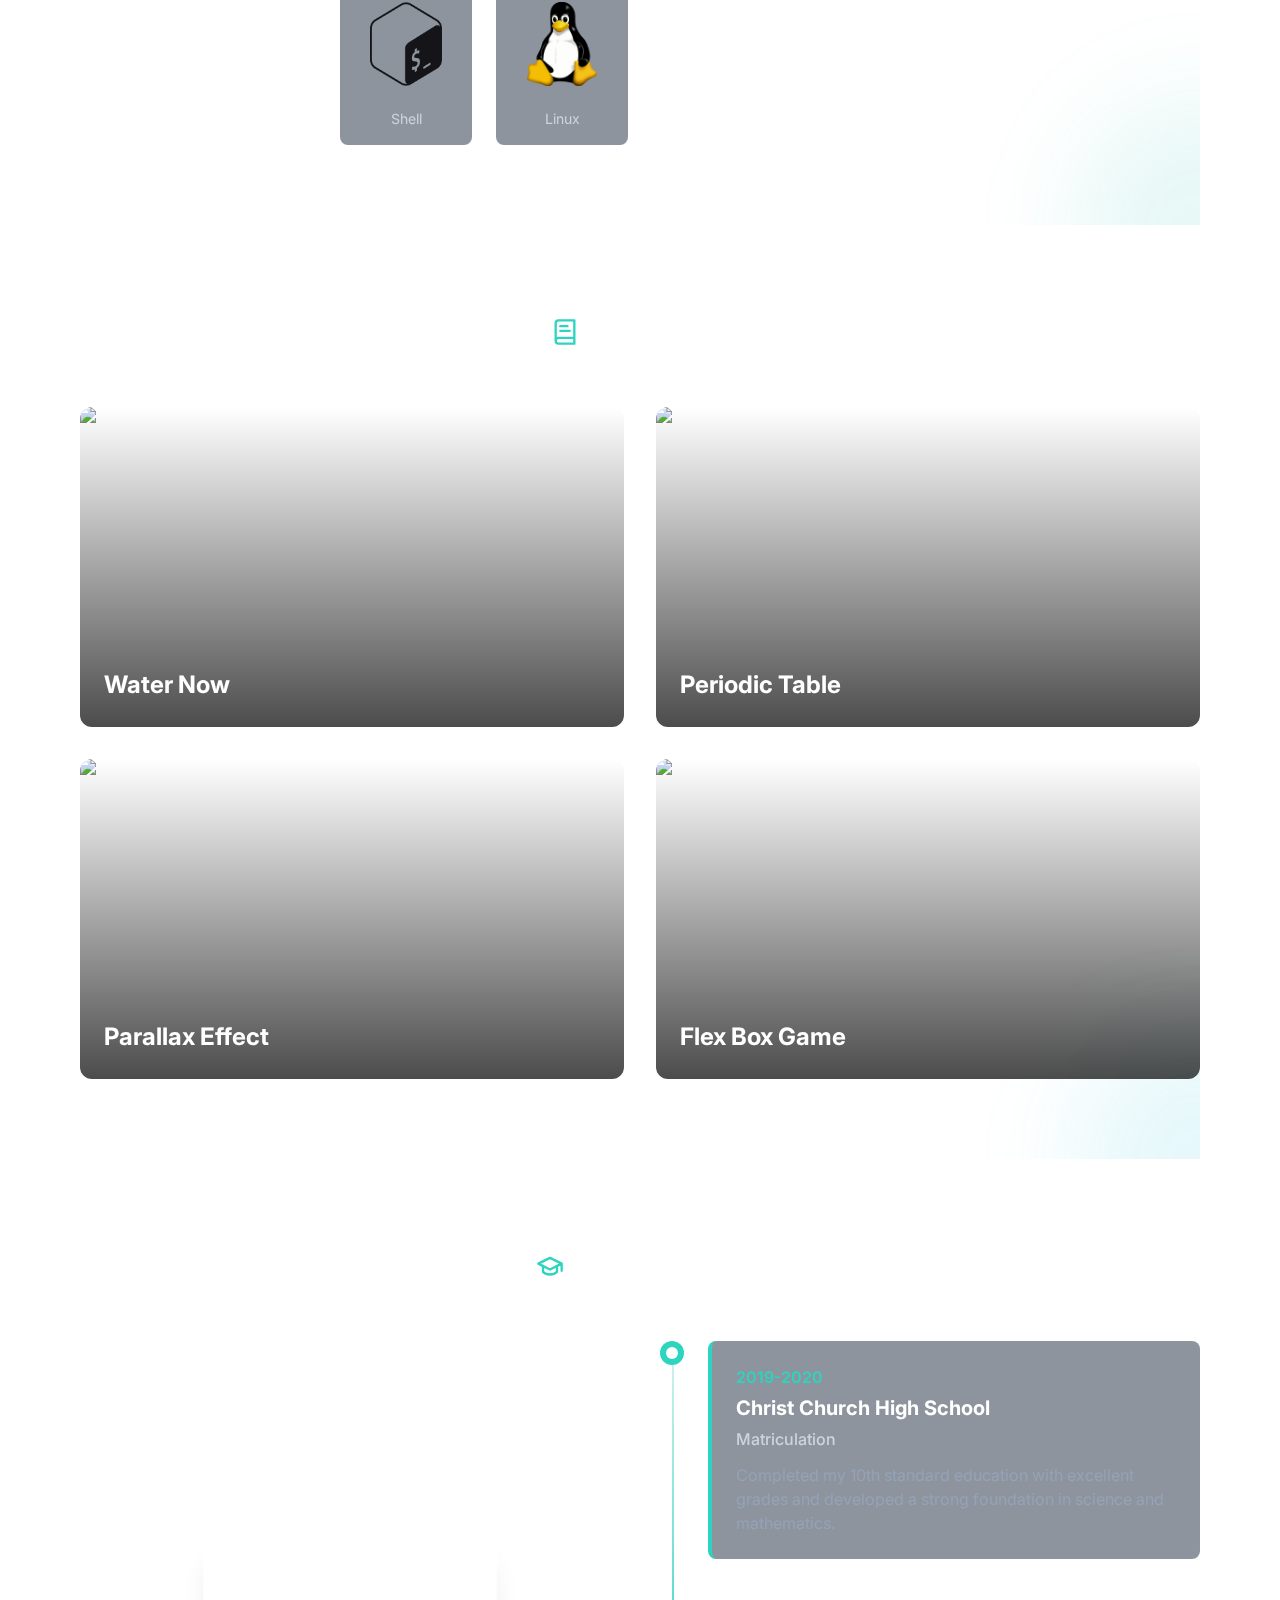
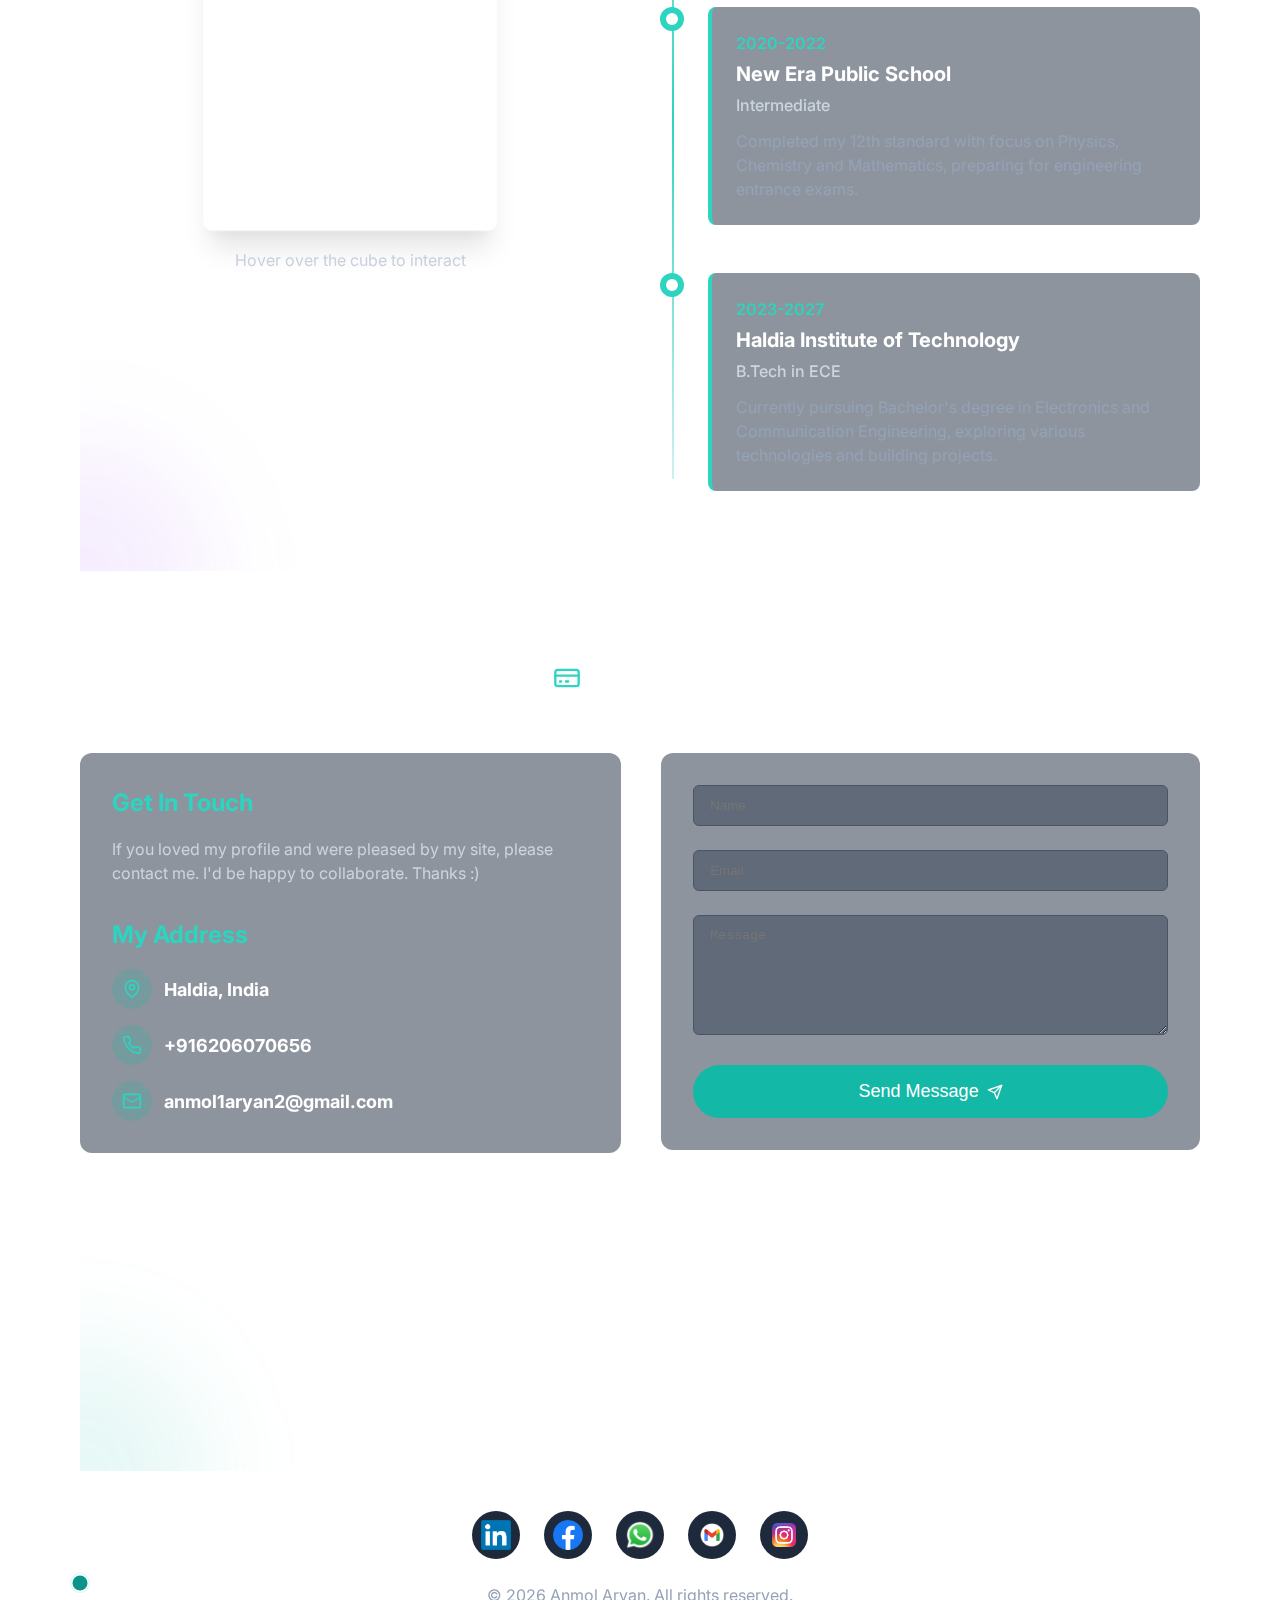
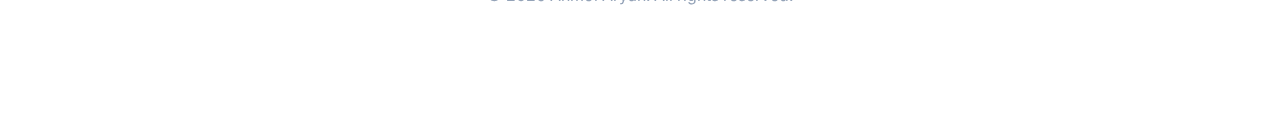
==== commit 32db7a9a: "edit" ====
--- a/index.html
+++ b/index.html
@@ -208,6 +208,150 @@
             </section>
 
             <!-- Education Section -->
+            
+
+            <!-- Projects Section -->
+            <section id="project" class="section">
+                <h2 class="section-title">
+                    <svg xmlns="http://www.w3.org/2000/svg" width="28" height="28" viewBox="0 0 24 24" fill="none" stroke="currentColor" stroke-width="2" stroke-linecap="round" stroke-linejoin="round" class="section-icon"><path d="M4 19.5v-15A2.5 2.5 0 0 1 6.5 2H20v20H6.5a2.5 2.5 0 0 1 0-5H20"/><path d="M8 7h6"/><path d="M8 11h8"/></svg>
+                    <span>Projects</span>
+                </h2>
+
+                <div class="project-section-container">
+                    <div class="project-sec-box">
+                        <div class="card">
+                            <div class="card-front">
+                                <img src="https://via.placeholder.com/400x300" alt="Water Now">
+                                <div class="card-front-overlay">
+                                    <h3>Water Now</h3>
+                                </div>
+                            </div>
+                            <div class="card-back">
+                                <h3>Water Now</h3>
+                                <p>A web application that helps users track their daily water intake and sends reminders to stay hydrated throughout the day.</p>
+                                <div class="project-tags">
+                                    <span class="project-tag">React</span>
+                                    <span class="project-tag">Firebase</span>
+                                    <span class="project-tag">Tailwind CSS</span>
+                                </div>
+                                <div class="project-links">
+                                    <a href="#" class="project-link" aria-label="View GitHub repository">
+                                        <svg xmlns="http://www.w3.org/2000/svg" width="20" height="20" viewBox="0 0 24 24" fill="none" stroke="currentColor" stroke-width="2" stroke-linecap="round" stroke-linejoin="round"><path d="M15 22v-4a4.8 4.8 0 0 0-1-3.5c3 0 6-2 6-5.5.08-1.25-.27-2.48-1-3.5.28-1.15.28-2.35 0-3.5 0 0-1 0-3 1.5-2.64-.5-5.36-.5-8 0C6 2 5 2 5 2c-.3 1.15-.3 2.35 0 3.5A5.403 5.403 0 0 0 4 9c0 3.5 3 5.5 6 5.5-.39.49-.68 1.05-.85 1.65-.17.6-.22 1.23-.15 1.85v4"/><path d="M9 18c-4.51 2-5-2-7-2"/></svg>
+                                    </a>
+                                    <a href="#" class="project-link" aria-label="View live project">
+                                        <svg xmlns="http://www.w3.org/2000/svg" width="20" height="20" viewBox="0 0 24 24" fill="none" stroke="currentColor" stroke-width="2" stroke-linecap="round" stroke-linejoin="round"><path d="M18 13v6a2 2 0 0 1-2 2H5a2 2 0 0 1-2-2V8a2 2 0 0 1 2-2h6"/><polyline points="15 3 21 3 21 9"/><line x1="10" x2="21" y1="14" y2="3"/></svg>
+                                    </a>
+                                    <button class="btn-know-more">
+                                        Know More
+                                        <svg xmlns="http://www.w3.org/2000/svg" width="16" height="16" viewBox="0 0 24 24" fill="none" stroke="currentColor" stroke-width="2" stroke-linecap="round" stroke-linejoin="round"><path d="m7 7 10 10"/><path d="M17 7v10H7"/></svg>
+                                    </button>
+                                </div>
+                            </div>
+                        </div>
+                    </div>
+
+                    <div class="project-sec-box">
+                        <div class="card">
+                            <div class="card-front">
+                                <img src="https://via.placeholder.com/400x300" alt="Periodic Table">
+                                <div class="card-front-overlay">
+                                    <h3>Periodic Table</h3>
+                                </div>
+                            </div>
+                            <div class="card-back">
+                                <h3>Periodic Table</h3>
+                                <p>An interactive periodic table with detailed information about each element, including properties, uses, and discovery history.</p>
+                                <div class="project-tags">
+                                    <span class="project-tag">JavaScript</span>
+                                    <span class="project-tag">HTML</span>
+                                    <span class="project-tag">CSS</span>
+                                    <span class="project-tag">API</span>
+                                </div>
+                                <div class="project-links">
+                                    <a href="#" class="project-link" aria-label="View GitHub repository">
+                                        <svg xmlns="http://www.w3.org/2000/svg" width="20" height="20" viewBox="0 0 24 24" fill="none" stroke="currentColor" stroke-width="2" stroke-linecap="round" stroke-linejoin="round"><path d="M15 22v-4a4.8 4.8 0 0 0-1-3.5c3 0 6-2 6-5.5.08-1.25-.27-2.48-1-3.5.28-1.15.28-2.35 0-3.5 0 0-1 0-3 1.5-2.64-.5-5.36-.5-8 0C6 2 5 2 5 2c-.3 1.15-.3 2.35 0 3.5A5.403 5.403 0 0 0 4 9c0 3.5 3 5.5 6 5.5-.39.49-.68 1.05-.85 1.65-.17.6-.22 1.23-.15 1.85v4"/><path d="M9 18c-4.51 2-5-2-7-2"/></svg>
+                                    </a>
+                                    <a href="#" class="project-link" aria-label="View live project">
+                                        <svg xmlns="http://www.w3.org/2000/svg" width="20" height="20" viewBox="0 0 24 24" fill="none" stroke="currentColor" stroke-width="2" stroke-linecap="round" stroke-linejoin="round"><path d="M18 13v6a2 2 0 0 1-2 2H5a2 2 0 0 1-2-2V8a2 2 0 0 1 2-2h6"/><polyline points="15 3 21 3 21 9"/><line x1="10" x2="21" y1="14" y2="3"/></svg>
+                                    </a>
+                                    <button class="btn-know-more">
+                                        Know More
+                                        <svg xmlns="http://www.w3.org/2000/svg" width="16" height="16" viewBox="0 0 24 24" fill="none" stroke="currentColor" stroke-width="2" stroke-linecap="round" stroke-linejoin="round"><path d="m7 7 10 10"/><path d="M17 7v10H7"/></svg>
+                                    </button>
+                                </div>
+                            </div>
+                        </div>
+                    </div>
+
+                    <div class="project-sec-box">
+                        <div class="card">
+                            <div class="card-front">
+                                <img src="https://via.placeholder.com/400x300" alt="Parallax Effect">
+                                <div class="card-front-overlay">
+                                    <h3>Parallax Effect</h3>
+                                </div>
+                            </div>
+                            <div class="card-back">
+                                <h3>Parallax Effect</h3>
+                                <p>A showcase website demonstrating various parallax scrolling effects and animations using modern web technologies.</p>
+                                <div class="project-tags">
+                                    <span class="project-tag">GSAP</span>
+                                    <span class="project-tag">JavaScript</span>
+                                    <span class="project-tag">HTML</span>
+                                    <span class="project-tag">CSS</span>
+                                </div>
+                                <div class="project-links">
+                                    <a href="#" class="project-link" aria-label="View GitHub repository">
+                                        <svg xmlns="http://www.w3.org/2000/svg" width="20" height="20" viewBox="0 0 24 24" fill="none" stroke="currentColor" stroke-width="2" stroke-linecap="round" stroke-linejoin="round"><path d="M15 22v-4a4.8 4.8 0 0 0-1-3.5c3 0 6-2 6-5.5.08-1.25-.27-2.48-1-3.5.28-1.15.28-2.35 0-3.5 0 0-1 0-3 1.5-2.64-.5-5.36-.5-8 0C6 2 5 2 5 2c-.3 1.15-.3 2.35 0 3.5A5.403 5.403 0 0 0 4 9c0 3.5 3 5.5 6 5.5-.39.49-.68 1.05-.85 1.65-.17.6-.22 1.23-.15 1.85v4"/><path d="M9 18c-4.51 2-5-2-7-2"/></svg>
+                                    </a>
+                                    <a href="#" class="project-link" aria-label="View live project">
+                                        <svg xmlns="http://www.w3.org/2000/svg" width="20" height="20" viewBox="0 0 24 24" fill="none" stroke="currentColor" stroke-width="2" stroke-linecap="round" stroke-linejoin="round"><path d="M18 13v6a2 2 0 0 1-2 2H5a2 2 0 0 1-2-2V8a2 2 0 0 1 2-2h6"/><polyline points="15 3 21 3 21 9"/><line x1="10" x2="21" y1="14" y2="3"/></svg>
+                                    </a>
+                                    <button class="btn-know-more">
+                                        Know More
+                                        <svg xmlns="http://www.w3.org/2000/svg" width="16" height="16" view Box="0 0 24 24" fill="none" stroke="currentColor" stroke-width="2" stroke-linecap="round" stroke-linejoin="round"><path d="m7 7 10 10"/><path d="M17 7v10H7"/></svg>
+                                    </button>
+                                </div>
+                            </div>
+                        </div>
+                    </div>
+
+                    <div class="project-sec-box">
+                        <div class="card">
+                            <div class="card-front">
+                                <img src="https://via.placeholder.com/400x300" alt="Flex Box Game">
+                                <div class="card-front-overlay">
+                                    <h3>Flex Box Game</h3>
+                                </div>
+                            </div>
+                            <div class="card-back">
+                                <h3>Flex Box Game</h3>
+                                <p>An educational game that teaches CSS Flexbox concepts through interactive challenges and visual feedback.</p>
+                                <div class="project-tags">
+                                    <span class="project-tag">React</span>
+                                    <span class="project-tag">CSS</span>
+                                    <span class="project-tag">JavaScript</span>
+                                </div>
+                                <div class="project-links">
+                                    <a href="#" class="project-link" aria-label="View GitHub repository">
+                                        <svg xmlns="http://www.w3.org/2000/svg" width="20" height="20" viewBox="0 0 24 24" fill="none" stroke="currentColor" stroke-width="2" stroke-linecap="round" stroke-linejoin="round"><path d="M15 22v-4a4.8 4.8 0 0 0-1-3.5c3 0 6-2 6-5.5.08-1.25-.27-2.48-1-3.5.28-1.15.28-2.35 0-3.5 0 0-1 0-3 1.5-2.64-.5-5.36-.5-8 0C6 2 5 2 5 2c-.3 1.15-.3 2.35 0 3.5A5.403 5.403 0 0 0 4 9c0 3.5 3 5.5 6 5.5-.39.49-.68 1.05-.85 1.65-.17.6-.22 1.23-.15 1.85v4"/><path d="M9 18c-4.51 2-5-2-7-2"/></svg>
+                                    </a>
+                                    <a href="#" class="project-link" aria-label="View live project">
+                                        <svg xmlns="http://www.w3.org/2000/svg" width="20" height="20" viewBox="0 0 24 24" fill="none" stroke="currentColor" stroke-width="2" stroke-linecap="round" stroke-linejoin="round"><path d="M18 13v6a2 2 0 0 1-2 2H5a2 2 0 0 1-2-2V8a2 2 0 0 1 2-2h6"/><polyline points="15 3 21 3 21 9"/><line x1="10" x2="21" y1="14" y2="3"/></svg>
+                                    </a>
+                                    <button class="btn-know-more">
+                                        Know More
+                                        <svg xmlns="http://www.w3.org/2000/svg" width="16" height="16" viewBox="0 0 24 24" fill="none" stroke="currentColor" stroke-width="2" stroke-linecap="round" stroke-linejoin="round"><path d="m7 7 10 10"/><path d="M17 7v10H7"/></svg>
+                                    </button>
+                                </div>
+                            </div>
+                        </div>
+                    </div>
+                </div>
+
+                <!-- Background decorative elements -->
+                <div class="bg-blob bg-blob-6"></div>
+            </section>
             <section id="education" class="section">
                 <h2 class="section-title">
                     <svg xmlns="http://www.w3.org/2000/svg" width="28" height="28" viewBox="0 0 24 24" fill="none" stroke="currentColor" stroke-width="2" stroke-linecap="round" stroke-linejoin="round" class="section-icon"><path d="M22 10v6M2 10l10-5 10 5-10 5z"/><path d="M6 12v5c3 3 9 3 12 0v-5"/></svg>
@@ -335,149 +479,6 @@
 
                 <!-- Background decorative elements -->
                 <div class="bg-blob bg-blob-5"></div>
-            </section>
-
-            <!-- Projects Section -->
-            <section id="project" class="section">
-                <h2 class="section-title">
-                    <svg xmlns="http://www.w3.org/2000/svg" width="28" height="28" viewBox="0 0 24 24" fill="none" stroke="currentColor" stroke-width="2" stroke-linecap="round" stroke-linejoin="round" class="section-icon"><path d="M4 19.5v-15A2.5 2.5 0 0 1 6.5 2H20v20H6.5a2.5 2.5 0 0 1 0-5H20"/><path d="M8 7h6"/><path d="M8 11h8"/></svg>
-                    <span>Projects</span>
-                </h2>
-
-                <div class="project-section-container">
-                    <div class="project-sec-box">
-                        <div class="card">
-                            <div class="card-front">
-                                <img src="https://via.placeholder.com/400x300" alt="Water Now">
-                                <div class="card-front-overlay">
-                                    <h3>Water Now</h3>
-                                </div>
-                            </div>
-                            <div class="card-back">
-                                <h3>Water Now</h3>
-                                <p>A web application that helps users track their daily water intake and sends reminders to stay hydrated throughout the day.</p>
-                                <div class="project-tags">
-                                    <span class="project-tag">React</span>
-                                    <span class="project-tag">Firebase</span>
-                                    <span class="project-tag">Tailwind CSS</span>
-                                </div>
-                                <div class="project-links">
-                                    <a href="#" class="project-link" aria-label="View GitHub repository">
-                                        <svg xmlns="http://www.w3.org/2000/svg" width="20" height="20" viewBox="0 0 24 24" fill="none" stroke="currentColor" stroke-width="2" stroke-linecap="round" stroke-linejoin="round"><path d="M15 22v-4a4.8 4.8 0 0 0-1-3.5c3 0 6-2 6-5.5.08-1.25-.27-2.48-1-3.5.28-1.15.28-2.35 0-3.5 0 0-1 0-3 1.5-2.64-.5-5.36-.5-8 0C6 2 5 2 5 2c-.3 1.15-.3 2.35 0 3.5A5.403 5.403 0 0 0 4 9c0 3.5 3 5.5 6 5.5-.39.49-.68 1.05-.85 1.65-.17.6-.22 1.23-.15 1.85v4"/><path d="M9 18c-4.51 2-5-2-7-2"/></svg>
-                                    </a>
-                                    <a href="#" class="project-link" aria-label="View live project">
-                                        <svg xmlns="http://www.w3.org/2000/svg" width="20" height="20" viewBox="0 0 24 24" fill="none" stroke="currentColor" stroke-width="2" stroke-linecap="round" stroke-linejoin="round"><path d="M18 13v6a2 2 0 0 1-2 2H5a2 2 0 0 1-2-2V8a2 2 0 0 1 2-2h6"/><polyline points="15 3 21 3 21 9"/><line x1="10" x2="21" y1="14" y2="3"/></svg>
-                                    </a>
-                                    <button class="btn-know-more">
-                                        Know More
-                                        <svg xmlns="http://www.w3.org/2000/svg" width="16" height="16" viewBox="0 0 24 24" fill="none" stroke="currentColor" stroke-width="2" stroke-linecap="round" stroke-linejoin="round"><path d="m7 7 10 10"/><path d="M17 7v10H7"/></svg>
-                                    </button>
-                                </div>
-                            </div>
-                        </div>
-                    </div>
-
-                    <div class="project-sec-box">
-                        <div class="card">
-                            <div class="card-front">
-                                <img src="https://via.placeholder.com/400x300" alt="Periodic Table">
-                                <div class="card-front-overlay">
-                                    <h3>Periodic Table</h3>
-                                </div>
-                            </div>
-                            <div class="card-back">
-                                <h3>Periodic Table</h3>
-                                <p>An interactive periodic table with detailed information about each element, including properties, uses, and discovery history.</p>
-                                <div class="project-tags">
-                                    <span class="project-tag">JavaScript</span>
-                                    <span class="project-tag">HTML</span>
-                                    <span class="project-tag">CSS</span>
-                                    <span class="project-tag">API</span>
-                                </div>
-                                <div class="project-links">
-                                    <a href="#" class="project-link" aria-label="View GitHub repository">
-                                        <svg xmlns="http://www.w3.org/2000/svg" width="20" height="20" viewBox="0 0 24 24" fill="none" stroke="currentColor" stroke-width="2" stroke-linecap="round" stroke-linejoin="round"><path d="M15 22v-4a4.8 4.8 0 0 0-1-3.5c3 0 6-2 6-5.5.08-1.25-.27-2.48-1-3.5.28-1.15.28-2.35 0-3.5 0 0-1 0-3 1.5-2.64-.5-5.36-.5-8 0C6 2 5 2 5 2c-.3 1.15-.3 2.35 0 3.5A5.403 5.403 0 0 0 4 9c0 3.5 3 5.5 6 5.5-.39.49-.68 1.05-.85 1.65-.17.6-.22 1.23-.15 1.85v4"/><path d="M9 18c-4.51 2-5-2-7-2"/></svg>
-                                    </a>
-                                    <a href="#" class="project-link" aria-label="View live project">
-                                        <svg xmlns="http://www.w3.org/2000/svg" width="20" height="20" viewBox="0 0 24 24" fill="none" stroke="currentColor" stroke-width="2" stroke-linecap="round" stroke-linejoin="round"><path d="M18 13v6a2 2 0 0 1-2 2H5a2 2 0 0 1-2-2V8a2 2 0 0 1 2-2h6"/><polyline points="15 3 21 3 21 9"/><line x1="10" x2="21" y1="14" y2="3"/></svg>
-                                    </a>
-                                    <button class="btn-know-more">
-                                        Know More
-                                        <svg xmlns="http://www.w3.org/2000/svg" width="16" height="16" viewBox="0 0 24 24" fill="none" stroke="currentColor" stroke-width="2" stroke-linecap="round" stroke-linejoin="round"><path d="m7 7 10 10"/><path d="M17 7v10H7"/></svg>
-                                    </button>
-                                </div>
-                            </div>
-                        </div>
-                    </div>
-
-                    <div class="project-sec-box">
-                        <div class="card">
-                            <div class="card-front">
-                                <img src="https://via.placeholder.com/400x300" alt="Parallax Effect">
-                                <div class="card-front-overlay">
-                                    <h3>Parallax Effect</h3>
-                                </div>
-                            </div>
-                            <div class="card-back">
-                                <h3>Parallax Effect</h3>
-                                <p>A showcase website demonstrating various parallax scrolling effects and animations using modern web technologies.</p>
-                                <div class="project-tags">
-                                    <span class="project-tag">GSAP</span>
-                                    <span class="project-tag">JavaScript</span>
-                                    <span class="project-tag">HTML</span>
-                                    <span class="project-tag">CSS</span>
-                                </div>
-                                <div class="project-links">
-                                    <a href="#" class="project-link" aria-label="View GitHub repository">
-                                        <svg xmlns="http://www.w3.org/2000/svg" width="20" height="20" viewBox="0 0 24 24" fill="none" stroke="currentColor" stroke-width="2" stroke-linecap="round" stroke-linejoin="round"><path d="M15 22v-4a4.8 4.8 0 0 0-1-3.5c3 0 6-2 6-5.5.08-1.25-.27-2.48-1-3.5.28-1.15.28-2.35 0-3.5 0 0-1 0-3 1.5-2.64-.5-5.36-.5-8 0C6 2 5 2 5 2c-.3 1.15-.3 2.35 0 3.5A5.403 5.403 0 0 0 4 9c0 3.5 3 5.5 6 5.5-.39.49-.68 1.05-.85 1.65-.17.6-.22 1.23-.15 1.85v4"/><path d="M9 18c-4.51 2-5-2-7-2"/></svg>
-                                    </a>
-                                    <a href="#" class="project-link" aria-label="View live project">
-                                        <svg xmlns="http://www.w3.org/2000/svg" width="20" height="20" viewBox="0 0 24 24" fill="none" stroke="currentColor" stroke-width="2" stroke-linecap="round" stroke-linejoin="round"><path d="M18 13v6a2 2 0 0 1-2 2H5a2 2 0 0 1-2-2V8a2 2 0 0 1 2-2h6"/><polyline points="15 3 21 3 21 9"/><line x1="10" x2="21" y1="14" y2="3"/></svg>
-                                    </a>
-                                    <button class="btn-know-more">
-                                        Know More
-                                        <svg xmlns="http://www.w3.org/2000/svg" width="16" height="16" view Box="0 0 24 24" fill="none" stroke="currentColor" stroke-width="2" stroke-linecap="round" stroke-linejoin="round"><path d="m7 7 10 10"/><path d="M17 7v10H7"/></svg>
-                                    </button>
-                                </div>
-                            </div>
-                        </div>
-                    </div>
-
-                    <div class="project-sec-box">
-                        <div class="card">
-                            <div class="card-front">
-                                <img src="https://via.placeholder.com/400x300" alt="Flex Box Game">
-                                <div class="card-front-overlay">
-                                    <h3>Flex Box Game</h3>
-                                </div>
-                            </div>
-                            <div class="card-back">
-                                <h3>Flex Box Game</h3>
-                                <p>An educational game that teaches CSS Flexbox concepts through interactive challenges and visual feedback.</p>
-                                <div class="project-tags">
-                                    <span class="project-tag">React</span>
-                                    <span class="project-tag">CSS</span>
-                                    <span class="project-tag">JavaScript</span>
-                                </div>
-                                <div class="project-links">
-                                    <a href="#" class="project-link" aria-label="View GitHub repository">
-                                        <svg xmlns="http://www.w3.org/2000/svg" width="20" height="20" viewBox="0 0 24 24" fill="none" stroke="currentColor" stroke-width="2" stroke-linecap="round" stroke-linejoin="round"><path d="M15 22v-4a4.8 4.8 0 0 0-1-3.5c3 0 6-2 6-5.5.08-1.25-.27-2.48-1-3.5.28-1.15.28-2.35 0-3.5 0 0-1 0-3 1.5-2.64-.5-5.36-.5-8 0C6 2 5 2 5 2c-.3 1.15-.3 2.35 0 3.5A5.403 5.403 0 0 0 4 9c0 3.5 3 5.5 6 5.5-.39.49-.68 1.05-.85 1.65-.17.6-.22 1.23-.15 1.85v4"/><path d="M9 18c-4.51 2-5-2-7-2"/></svg>
-                                    </a>
-                                    <a href="#" class="project-link" aria-label="View live project">
-                                        <svg xmlns="http://www.w3.org/2000/svg" width="20" height="20" viewBox="0 0 24 24" fill="none" stroke="currentColor" stroke-width="2" stroke-linecap="round" stroke-linejoin="round"><path d="M18 13v6a2 2 0 0 1-2 2H5a2 2 0 0 1-2-2V8a2 2 0 0 1 2-2h6"/><polyline points="15 3 21 3 21 9"/><line x1="10" x2="21" y1="14" y2="3"/></svg>
-                                    </a>
-                                    <button class="btn-know-more">
-                                        Know More
-                                        <svg xmlns="http://www.w3.org/2000/svg" width="16" height="16" viewBox="0 0 24 24" fill="none" stroke="currentColor" stroke-width="2" stroke-linecap="round" stroke-linejoin="round"><path d="m7 7 10 10"/><path d="M17 7v10H7"/></svg>
-                                    </button>
-                                </div>
-                            </div>
-                        </div>
-                    </div>
-                </div>
-
-                <!-- Background decorative elements -->
-                <div class="bg-blob bg-blob-6"></div>
             </section>
 
             <!-- Contact Section -->
--- a/styles.css
+++ b/styles.css
@@ -1,1208 +1,1210 @@
 /* Base Styles */
 :root {
-    --foreground-rgb: 255, 255, 255;
-    --background-start-rgb: 15, 23, 42;
-    --background-end-rgb: 30, 41, 59;
-    --teal-50: #f0fdfa;
-    --teal-100: #ccfbf1;
-    --teal-200: #99f6e4;
-    --teal-300: #5eead4;
-    --teal-400: #2dd4bf;
-    --teal-500: #14b8a6;
-    --teal-600: #0d9488;
-    --teal-700: #0f766e;
-    --teal-800: #115e59;
-    --teal-900: #134e4a;
-    --cyan-300: #67e8f9;
-    --cyan-400: #22d3ee;
-    --cyan-500: #06b6d4;
-    --slate-600: #475569;
-    --slate-700: #334155;
-    --slate-800: #1e293b;
-    --slate-900: #0f172a;
-}
+  --foreground-rgb: 255, 255, 255;
+  --background-start-rgb: 15, 23, 42;
+  --background-end-rgb: 30, 41, 59;
+  --teal-50: #f0fdfa;
+  --teal-100: #ccfbf1;
+  --teal-200: #99f6e4;
+  --teal-300: #5eead4;
+  --teal-400: #2dd4bf;
+  --teal-500: #14b8a6;
+  --teal-600: #0d9488;
+  --teal-700: #0f766e;
+  --teal-800: #115e59;
+  --teal-900: #134e4a;
+  --cyan-300: #67e8f9;
+  --cyan-400: #22d3ee;
+  --cyan-500: #06b6d4;
+  --slate-600: #475569;
+  --slate-700: #334155;
+  --slate-800: #1e293b;
+  --slate-900: #0f172a;
+}
+
+* {
+  margin: 0;
+  padding: 0;
+  box-sizing: border-box;
+}
+
+html {
+  scroll-behavior: smooth;
+}
+
+body {
+  font-family: 'Inter', sans-serif;
+  color: rgb(var(--foreground-rgb));
+  background: linear-gradient(to bottom, rgb(var(--background-start-rgb)), rgb(var(--background-end-rgb))) fixed;
+  line-height: 1.5;
+  cursor: none; /* Hide default cursor when using custom cursor */
+}
+
+/* Hide default cursor on interactive elements */
+a, button, .interactive {
+  cursor: none;
+}
+
+/* But show default cursor on mobile devices */
+@media (max-width: 768px) {
+  body, a, button, .interactive {
+    cursor: auto;
+  }
+
+  .cursor-follower {
+    display: none;
+  }
+}
+
+/* Container */
+.wrapper {
+  min-height: 100vh;
+  position: relative;
+}
+
+.container {
+  width: 90%;
+  margin: 0 auto;
+  padding: 0 1rem;
+  position: relative;
+  z-index: 10;
+}
+
+/* Custom Cursor */
+.cursor-follower {
+  position: fixed;
+  pointer-events: none;
+  z-index: 9999;
+}
+
+.cursor-dot {
+  position: absolute;
+  width: 15px;
+  height: 15px;
+  background-color: var(--teal-600);
+  border-radius: 50%;
+  transform: translate(-50%, -50%);
+  transition: width 0.15s, height 0.15s, opacity 0.15s;
+}
+
+.cursor-ring {
+  position: absolute;
+  width: 20px;
+  height: 20px;
+  border: 1px solid var(--teal-400);
+  border-radius: 50%;
+  transform: translate(-50%, -50%);
+  transition: width 0.2s, height 0.2s, opacity 0.2s;
+  opacity: 0.2;
+}
+
+/* Scroll Progress */
+.scroll-progress {
+  position: fixed;
+  top: 0;
+  left: 0;
+  width: 100%;
+  height: 4px;
+  z-index: 9999;
+}
+
+.scroll-bar {
+  height: 100%;
+  background: linear-gradient(to right, var(--teal-400), var(--cyan-400));
+  width: 0%;
+}
+
+/* Particle Background */
+#particle-canvas {
+  position: fixed;
+  top: 0;
+  left: 0;
+  width: 100%;
+  height: 100%;
+  pointer-events: none;
+  z-index: 0;
+}
+
+/* Navbar */
+#navbar {
+  position: fixed;
+  top: 0;
+  left: 0;
+  right: 0;
+  z-index: 50;
+  padding: 1rem 1.5rem;
+  transition: all 0.3s;
+}
+
+#navbar.scrolled {
+  background-color: rgba(15, 23, 42, 0.9);
+  backdrop-filter: blur(8px);
+  box-shadow: 0 4px 6px -1px rgba(0, 0, 0, 0.1), 0 2px 4px -1px rgba(0, 0, 0, 0.06);
+}
+
+.nav-container {
+  display: flex;
+  justify-content: space-between;
+  align-items: center;
+}
+
+.logo-text {
+  font-size: 1.5rem;
+  font-weight: 700;
+  background: linear-gradient(to right, var(--teal-400), var(--cyan-300));
+  -webkit-background-clip: text;
+  background-clip: text;
+  color: transparent;
+  position: relative;
+}
+
+.logo-text::after {
+  content: '';
+  position: absolute;
+  bottom: -4px;
+  left: 0;
+  width: 0;
+  height: 2px;
+  background: linear-gradient(to right, var(--teal-400), var(--cyan-300));
+  transition: width 0.3s;
+}
+
+.logo-container:hover .logo-text::after {
+  width: 100%;
+}
+
+.desktop-nav {
+  display: none;
+}
+
+@media (min-width: 768px) {
+  .desktop-nav {
+    display: flex;
+    gap: 2rem;
+  }
+}
+
+.nav-link {
+  color: white;
+  text-decoration: none;
+  position: relative;
+  transition: color 0.3s;
+}
+
+.nav-link::after {
+  content: '';
+  position: absolute;
+  width: 0;
+  height: 2px;
+  background-color: var(--teal-400);
+  left: 0;
+  bottom: -4px;
+  transition: width 0.3s;
+}
+
+.nav-link:hover, .nav-link.active {
+  color: var(--teal-400);
+}
+
+.nav-link:hover::after, .nav-link.active::after {
+  width: 100%;
+}
+
+.mobile-menu-btn {
+  display: block;
+  background: none;
+  border: none;
+  color: white;
+  transition: color 0.3s;
+}
+
+.mobile-menu-btn:hover {
+  color: var(--teal-400);
+}
+
+@media (min-width: 768px) {
+  .mobile-menu-btn {
+    display: none;
+  }
+}
+
+.mobile-nav {
+  display: none;
+  position: absolute;
+  top: 100%;
+  left: 0;
+  right: 0;
+  background-color: rgba(30, 41, 59, 0.95);
+  backdrop-filter: blur(8px);
+  box-shadow: 0 4px 6px -1px rgba(0, 0, 0, 0.1), 0 2px 4px -1px rgba(0, 0, 0, 0.06);
+  padding: 1rem 1.5rem;
+  flex-direction: column;
+  gap: 1rem;
+  animation: slideInFromTop 0.3s ease-out forwards;
+}
+
+.mobile-nav.show {
+  display: flex;
+}
+
+.mobile-nav .nav-link {
+  border-left: 2px solid transparent;
+  padding-left: 0.75rem;
+}
+
+.mobile-nav .nav-link:hover, .mobile-nav .nav-link.active {
+  border-left-color: var(--teal-400);
+}
+
+@keyframes slideInFromTop {
+  from {
+    transform: translateY(-10%);
+    opacity: 0;
+  }
+  to {
+    transform: translateY(0);
+    opacity: 1;
+  }
+}
+
+/* Section Common Styles */
+.section {
+  padding: 5rem 0;
+  position: relative;
+  overflow: hidden;
+  min-height: 100vh;
+}
+
+.section-title {
+  font-size: 2rem;
+  font-weight: 700;
+  margin-bottom: 3rem;
+  text-align: center;
+  display: flex;
+  align-items: center;
+  justify-content: center;
+  gap: 0.75rem;
+}
+
+@media (min-width: 768px) {
+  .section-title {
+    font-size: 2.25rem;
+  }
+}
+
+.section-icon {
+  color: var(--teal-400);
+}
+
+.section-subtitle {
+  font-size: 1.5rem;
+  font-weight: 600;
+  margin-bottom: 3rem;
+  text-align: center;
+  color: var(--teal-400);
+}
+
+@media (min-width: 768px) {
+  .section-subtitle {
+    font-size: 1.875rem;
+  }
+}
+
+/* Background Blobs */
+.bg-blob {
+  position: absolute;
+  border-radius: 50%;
+  filter: blur(3rem);
+  z-index: -1;
+}
+
+.bg-blob-1 {
+  bottom: -8rem;
+  left: -8rem;
+  width: 16rem;
+  height: 16rem;
+  background-color: rgba(20, 184, 166, 0.1);
+  animation: pulse-slow 4s cubic-bezier(0.4, 0, 0.6, 1) infinite;
+}
+
+.bg-blob-2 {
+  top: 50%;
+  right: 25%;
+  width: 8rem;
+  height: 8rem;
+  background-color: rgba(6, 182, 212, 0.1);
+  animation: pulse-slow 4s cubic-bezier(0.4, 0, 0.6, 1) infinite;
+  animation-delay: 1s;
+}
+
+.bg-blob-3 {
+  top: 25%;
+  left: 25%;
+  width: 6rem;
+  height: 6rem;
+  background-color: rgba(168, 85, 247, 0.1);
+  animation: pulse-slow 4s cubic-bezier(0.4, 0, 0.6, 1) infinite;
+  animation-delay: 2s;
+}
+
+.bg-blob-4 {
+  bottom: -8rem;
+  right: -8rem;
+  width: 16rem;
+  height: 16rem;
+  background-color: rgba(20, 184, 166, 0.1);
+}
+
+.bg-blob-5 {
+  bottom: -8rem;
+  left: -8rem;
+  width: 16rem;
+  height: 16rem;
+  background-color: rgba(168, 85, 247, 0.1);
+}
+
+.bg-blob-6 {
+  bottom: -8rem;
+  right: -8rem;
+  width: 16rem;
+  height: 16rem;
+  background-color: rgba(6, 182, 212, 0.1);
+}
+
+.bg-blob-7 {
+  bottom: -8rem;
+  left: -8rem;
+  width: 16rem;
+  height: 16rem;
+  background-color: rgba(20, 184, 166, 0.1);
+}
+
+@keyframes pulse-slow {
+  0%, 100% {
+    opacity: 0.3;
+  }
+  50% {
+    opacity: 0.5;
+  }
+}
+
+/* Home Section */
+#home {
+  padding-top: 8rem;
+  padding-bottom: 5rem;
+  display: flex;
+  flex-direction: column;
+  align-items: center;
+  justify-content: center;
+}
+
+@media (min-width: 768px) {
+  #home {
+    flex-direction: row;
+  }
+}
+
+.about-me-text {
+  position: absolute;
+  top: 5rem;
+  right: 0;
+  font-size: 5rem;
+  font-weight: 700;
+  color: rgba(71, 85, 105, 0.2);
+  user-select: none;
+  animation: pulse-slow 4s cubic-bezier(0.4, 0, 0.6, 1) infinite;
+}
+
+.home-section-left {
+  width: 100%;
+  padding-left: 2rem;
+  margin-bottom: 2.5rem;
+  z-index: 10;
+}
+
+@media (min-width: 768px) {
+  .home-section-left {
+    width: 50%;
+    margin-bottom: 0;
+  }
+}
+
+.home-title {
+  font-size: 2.25rem;
+  font-weight: 700;
+  margin-bottom: 1rem;
+  color: white;
+}
+
+@media (min-width: 768px) {
+  .home-title {
+    font-size: 3rem;
+  }
+}
+
+.home-title .highlight {
+  color: var(--teal-400);
+  position: relative;
+  display: inline-block;
+}
+
+.home-title .highlight::after {
+  content: '';
+  position: absolute;
+  bottom: -4px;
+  left: 0;
+  width: 0;
+  height: 4px;
+  background-color: var(--teal-400);
+  transform: scaleX(0);
+  transform-origin: left;
+  transition: transform 0.3s;
+}
+
+.home-title .highlight:hover::after {
+  transform: scaleX(1);
+}
+
+.role-container {
+  font-size: 1.5rem;
+  font-weight: 500;
+  margin-bottom: 1.5rem;
+  display: flex;
+}
+
+@media (min-width: 768px) {
+  .role-container {
+    font-size: 1.875rem;
+  }
+}
+
+.role {
+  color: var(--cyan-300);
+  margin-left: 0.5rem;
+}
+
+.home-description {
+  color: rgb(203, 213, 225);
+  margin-bottom: 2rem;
+  font-size: 1.125rem;
+  line-height: 1.75;
+}
+
+.highlight-text {
+  font-weight: 600;
+  color: white;
+}
+
+.button-group {
+  display: flex;
+  flex-wrap: wrap;
+  gap: 1rem;
+}
+
+.btn {
+  display: flex;
+  align-items: center;
+  gap: 0.5rem;
+  font-size: 1.125rem;
+  font-weight: 500;
+  padding: 1rem 2rem;
+  border-radius: 9999px;
+  border: none;
+  transition: all 0.3s;
+}
+
+.btn-primary {
+  background-color: var(--teal-500);
+  color: white;
+}
+
+.btn-primary:hover {
+  transform: scale(1.0421);
+  background-color: var(--teal-600);
+  box-shadow: 0 10px 15px -3px rgba(20, 184, 166, 0.3);
+}
+
+.btn-outline {
+  background-color: transparent;
+  border: 1px solid var(--teal-500);
+  color: var(--teal-400);
+}
+
+.btn-outline:hover {
   
-  * {
-    margin: 0;
-    padding: 0;
-    box-sizing: border-box;
-  }
-  
-  html {
-    scroll-behavior: smooth;
-  }
-  
-  body {
-    font-family: 'Inter', sans-serif;
-    color: rgb(var(--foreground-rgb));
-    background: linear-gradient(to bottom, rgb(var(--background-start-rgb)), rgb(var(--background-end-rgb))) fixed;
-    line-height: 1.5;
-    cursor: none; /* Hide default cursor when using custom cursor */
-  }
-  
-  /* Hide default cursor on interactive elements */
-  a, button, .interactive {
-    cursor: none;
-  }
-  
-  /* But show default cursor on mobile devices */
-  @media (max-width: 768px) {
-    body, a, button, .interactive {
-      cursor: auto;
-    }
-  
-    .cursor-follower {
-      display: none;
-    }
-  }
-  
-  /* Container */
-  .wrapper {
-    min-height: 100vh;
-    position: relative;
-  }
-  
-  .container {
-    width: 90%;
-    margin: 0 auto;
-    padding: 0 1rem;
-    position: relative;
-    z-index: 10;
-  }
-  
-  /* Custom Cursor */
-  .cursor-follower {
-    position: fixed;
-    pointer-events: none;
-    z-index: 9999;
-  }
-  
-  .cursor-dot {
-    position: absolute;
-    width: 15px;
-    height: 15px;
-    background-color: var(--teal-600);
-    border-radius: 50%;
-    transform: translate(-50%, -50%);
-    transition: width 0.15s, height 0.15s, opacity 0.15s;
-  }
-  
-  .cursor-ring {
-    position: absolute;
-    width: 20px;
-    height: 20px;
-    border: 1px solid var(--teal-400);
-    border-radius: 50%;
-    transform: translate(-50%, -50%);
-    transition: width 0.2s, height 0.2s, opacity 0.2s;
-    opacity: 0.2;
-  }
-  
-  /* Scroll Progress */
-  .scroll-progress {
-    position: fixed;
-    top: 0;
-    left: 0;
-    width: 100%;
-    height: 4px;
-    z-index: 9999;
-  }
-  
-  .scroll-bar {
-    height: 100%;
-    background: linear-gradient(to right, var(--teal-400), var(--cyan-400));
-    width: 0%;
-  }
-  
-  /* Particle Background */
-  #particle-canvas {
-    position: fixed;
-    top: 0;
-    left: 0;
-    width: 100%;
-    height: 100%;
-    pointer-events: none;
-    z-index: 0;
-  }
-  
-  /* Navbar */
-  #navbar {
-    position: fixed;
-    top: 0;
-    left: 0;
-    right: 0;
-    z-index: 50;
-    padding: 1rem 1.5rem;
-    transition: all 0.3s;
-  }
-  
-  #navbar.scrolled {
-    background-color: rgba(15, 23, 42, 0.9);
-    backdrop-filter: blur(8px);
-    box-shadow: 0 4px 6px -1px rgba(0, 0, 0, 0.1), 0 2px 4px -1px rgba(0, 0, 0, 0.06);
-  }
-  
-  .nav-container {
-    display: flex;
-    justify-content: space-between;
-    align-items: center;
-  }
-  
-  .logo-text {
-    font-size: 1.5rem;
-    font-weight: 700;
-    background: linear-gradient(to right, var(--teal-400), var(--cyan-300));
-    -webkit-background-clip: text;
-    background-clip: text;
-    color: transparent;
-    position: relative;
-  }
-  
-  .logo-text::after {
-    content: '';
-    position: absolute;
-    bottom: -4px;
-    left: 0;
-    width: 0;
-    height: 2px;
-    background: linear-gradient(to right, var(--teal-400), var(--cyan-300));
-    transition: width 0.3s;
-  }
-  
-  .logo-container:hover .logo-text::after {
-    width: 100%;
-  }
-  
-  .desktop-nav {
-    display: none;
-  }
-  
-  @media (min-width: 768px) {
-    .desktop-nav {
-      display: flex;
-      gap: 2rem;
-    }
-  }
-  
-  .nav-link {
-    color: white;
-    text-decoration: none;
-    position: relative;
-    transition: color 0.3s;
-  }
-  
-  .nav-link::after {
-    content: '';
-    position: absolute;
-    width: 0;
-    height: 2px;
-    background-color: var(--teal-400);
-    left: 0;
-    bottom: -4px;
-    transition: width 0.3s;
-  }
-  
-  .nav-link:hover, .nav-link.active {
-    color: var(--teal-400);
-  }
-  
-  .nav-link:hover::after, .nav-link.active::after {
-    width: 100%;
-  }
-  
-  .mobile-menu-btn {
-    display: block;
-    background: none;
-    border: none;
-    color: white;
-    transition: color 0.3s;
-  }
-  
-  .mobile-menu-btn:hover {
-    color: var(--teal-400);
-  }
-  
-  @media (min-width: 768px) {
-    .mobile-menu-btn {
-      display: none;
-    }
-  }
-  
-  .mobile-nav {
-    display: none;
-    position: absolute;
-    top: 100%;
-    left: 0;
-    right: 0;
-    background-color: rgba(30, 41, 59, 0.95);
-    backdrop-filter: blur(8px);
-    box-shadow: 0 4px 6px -1px rgba(0, 0, 0, 0.1), 0 2px 4px -1px rgba(0, 0, 0, 0.06);
-    padding: 1rem 1.5rem;
-    flex-direction: column;
-    gap: 1rem;
-    animation: slideInFromTop 0.3s ease-out forwards;
-  }
-  
-  .mobile-nav.show {
-    display: flex;
-  }
-  
-  .mobile-nav .nav-link {
-    border-left: 2px solid transparent;
-    padding-left: 0.75rem;
-  }
-  
-  .mobile-nav .nav-link:hover, .mobile-nav .nav-link.active {
-    border-left-color: var(--teal-400);
-  }
-  
-  @keyframes slideInFromTop {
-    from {
-      transform: translateY(-10%);
-      opacity: 0;
-    }
-    to {
-      transform: translateY(0);
-      opacity: 1;
-    }
-  }
-  
-  /* Section Common Styles */
-  .section {
-    padding: 5rem 0;
-    position: relative;
-    overflow: hidden;
-    min-height: 100vh;
-  }
-  
-  .section-title {
-    font-size: 2rem;
-    font-weight: 700;
-    margin-bottom: 3rem;
-    text-align: center;
-    display: flex;
-    align-items: center;
-    justify-content: center;
-    gap: 0.75rem;
-  }
-  
-  @media (min-width: 768px) {
-    .section-title {
-      font-size: 2.25rem;
-    }
-  }
-  
-  .section-icon {
-    color: var(--teal-400);
-  }
-  
-  .section-subtitle {
-    font-size: 1.5rem;
-    font-weight: 600;
-    margin-bottom: 3rem;
-    text-align: center;
-    color: var(--teal-400);
-  }
-  
-  @media (min-width: 768px) {
-    .section-subtitle {
-      font-size: 1.875rem;
-    }
-  }
-  
-  /* Background Blobs */
-  .bg-blob {
-    position: absolute;
-    border-radius: 50%;
-    filter: blur(3rem);
-    z-index: -1;
-  }
-  
-  .bg-blob-1 {
-    bottom: -8rem;
-    left: -8rem;
-    width: 16rem;
-    height: 16rem;
-    background-color: rgba(20, 184, 166, 0.1);
-    animation: pulse-slow 4s cubic-bezier(0.4, 0, 0.6, 1) infinite;
-  }
-  
-  .bg-blob-2 {
-    top: 50%;
-    right: 25%;
-    width: 8rem;
-    height: 8rem;
-    background-color: rgba(6, 182, 212, 0.1);
-    animation: pulse-slow 4s cubic-bezier(0.4, 0, 0.6, 1) infinite;
-    animation-delay: 1s;
-  }
-  
-  .bg-blob-3 {
-    top: 25%;
-    left: 25%;
-    width: 6rem;
-    height: 6rem;
-    background-color: rgba(168, 85, 247, 0.1);
-    animation: pulse-slow 4s cubic-bezier(0.4, 0, 0.6, 1) infinite;
-    animation-delay: 2s;
-  }
-  
-  .bg-blob-4 {
-    bottom: -8rem;
-    right: -8rem;
-    width: 16rem;
-    height: 16rem;
-    background-color: rgba(20, 184, 166, 0.1);
-  }
-  
-  .bg-blob-5 {
-    bottom: -8rem;
-    left: -8rem;
-    width: 16rem;
-    height: 16rem;
-    background-color: rgba(168, 85, 247, 0.1);
-  }
-  
-  .bg-blob-6 {
-    bottom: -8rem;
-    right: -8rem;
-    width: 16rem;
-    height: 16rem;
-    background-color: rgba(6, 182, 212, 0.1);
-  }
-  
-  .bg-blob-7 {
-    bottom: -8rem;
-    left: -8rem;
-    width: 16rem;
-    height: 16rem;
-    background-color: rgba(20, 184, 166, 0.1);
-  }
-  
-  @keyframes pulse-slow {
-    0%, 100% {
-      opacity: 0.3;
-    }
-    50% {
-      opacity: 0.5;
-    }
-  }
-  
-  /* Home Section */
-  #home {
-    padding-top: 8rem;
-    padding-bottom: 5rem;
-    display: flex;
-    flex-direction: column;
-    align-items: center;
-    justify-content: center;
-  }
-  
-  @media (min-width: 768px) {
-    #home {
-      flex-direction: row;
-    }
-  }
-  
-  .about-me-text {
-    position: absolute;
-    top: 5rem;
-    right: 0;
-    font-size: 5rem;
-    font-weight: 700;
-    color: rgba(71, 85, 105, 0.2);
-    user-select: none;
-    animation: pulse-slow 4s cubic-bezier(0.4, 0, 0.6, 1) infinite;
-  }
-  
-  .home-section-left {
-    width: 100%;
-    padding-left: 2rem;
-    margin-bottom: 2.5rem;
-    z-index: 10;
-  }
-  
-  @media (min-width: 768px) {
-    .home-section-left {
-      width: 50%;
-      margin-bottom: 0;
-    }
-  }
-  
-  .home-title {
-    font-size: 2.25rem;
-    font-weight: 700;
-    margin-bottom: 1rem;
-    color: white;
-  }
-  
-  @media (min-width: 768px) {
-    .home-title {
-      font-size: 3rem;
-    }
-  }
-  
-  .home-title .highlight {
-    color: var(--teal-400);
-    position: relative;
-    display: inline-block;
-  }
-  
-  .home-title .highlight::after {
-    content: '';
-    position: absolute;
-    bottom: -4px;
-    left: 0;
-    width: 0;
-    height: 4px;
-    background-color: var(--teal-400);
-    transform: scaleX(0);
-    transform-origin: left;
-    transition: transform 0.3s;
-  }
-  
-  .home-title .highlight:hover::after {
-    transform: scaleX(1);
-  }
-  
-  .role-container {
-    font-size: 1.5rem;
-    font-weight: 500;
-    margin-bottom: 1.5rem;
-    display: flex;
-  }
-  
-  @media (min-width: 768px) {
-    .role-container {
-      font-size: 1.875rem;
-    }
-  }
-  
-  .role {
-    color: var(--cyan-300);
-    margin-left: 0.5rem;
-  }
-  
-  .home-description {
-    color: rgb(203, 213, 225);
-    margin-bottom: 2rem;
-    font-size: 1.125rem;
-    line-height: 1.75;
-  }
-  
-  .highlight-text {
-    font-weight: 600;
-    color: white;
-  }
-  
-  .button-group {
-    display: flex;
-    flex-wrap: wrap;
-    gap: 1rem;
-  }
-  
-  .btn {
-    display: flex;
-    align-items: center;
-    gap: 0.5rem;
-    font-size: 1.125rem;
-    font-weight: 500;
-    padding: 1rem 2rem;
-    border-radius: 9999px;
-    border: none;
-    transition: all 0.3s;
-  }
-  
-  .btn-primary {
-    background-color: var(--teal-500);
-    color: white;
-  }
-  
-  .btn-primary:hover {
-    transform: scale(1.0421);
-    background-color: var(--teal-600);
-    box-shadow: 0 10px 15px -3px rgba(20, 184, 166, 0.3);
-  }
-  
-  .btn-outline {
-    background-color: transparent;
-    border: 1px solid var(--teal-500);
-    color: var(--teal-400);
-  }
-  
-  .btn-outline:hover {
-    
-    transform: scale(1.0421);
-    background-color: rgba(20, 184, 166, 0.1);
-  }
-  
-  .btn-full {
-    width: 100%;
-    justify-content: center;
-  }
-  
-  .arrow-icon, .download-icon {
-    transition: transform 0.3s;
-  }
-  
-  .btn-primary:hover .arrow-icon {
-    transform: translateX(4px);
-  }
-  
-  .btn-outline:hover .download-icon {
-    transform: translateY(4px);
-  }
-  
+  transform: scale(1.0421);
+  background-color: rgba(20, 184, 166, 0.1);
+}
+
+.btn-full {
+  width: 100%;
+  justify-content: center;
+}
+
+.arrow-icon, .download-icon {
+  transition: transform 0.3s;
+}
+
+.btn-primary:hover .arrow-icon {
+  transform: translateX(4px);
+}
+
+.btn-outline:hover .download-icon {
+  transform: translateY(4px);
+}
+
+.home-section-right {
+  width: 100%;
+  display: flex;
+  padding-right: 2rem;
+  padding-left: 2rem;
+  justify-content: center;
+  z-index: 10;
+}
+
+@media (min-width: 768px) {
   .home-section-right {
-    width: 100%;
-    display: flex;
-    padding-right: 2rem;
-    padding-left: 2rem;
-    justify-content: center;
-    z-index: 10;
-  }
-  
-  @media (min-width: 768px) {
-    .home-section-right {
-      width: 50%;
-      justify-content: flex-end;
-    }
-  }
-  
+    width: 50%;
+    justify-content: flex-end;
+  }
+}
+
+.user-image {
+  position: relative;
+  height: auto;
+  border-radius: 1.5rem;
+  overflow: hidden;
+  border: 4px solid rgba(20, 184, 166, 0.3);
+  box-shadow: 0 20px 25px -5px rgba(20, 184, 166, 0.2);
+  transition: all 0.5s;
+}
+
+.user-image:hover {
+  transform: scale(1.05);
+  box-shadow: 0 20px 25px -5px rgba(20, 184, 166, 0.4);
+}
+
+@media (min-width: 768px) {
   .user-image {
-    position: relative;
-    height: auto;
-    border-radius: 1.5rem;
-    overflow: hidden;
-    border: 4px solid rgba(20, 184, 166, 0.3);
-    box-shadow: 0 20px 25px -5px rgba(20, 184, 166, 0.2);
-    transition: all 0.5s;
-  }
-  
-  .user-image:hover {
-    transform: scale(1.05);
-    box-shadow: 0 20px 25px -5px rgba(20, 184, 166, 0.4);
-  }
-  
-  @media (min-width: 768px) {
-    .user-image {
-      width: 27rem;
-      height:36rem;
-    }
-  }
-  
-  .user-image img {
-    width: 100%;
-    height: 100%;
-    object-fit: cover;
-  }
-  
-  .image-overlay {
-    position: absolute;
-    inset: 0;
-    background: linear-gradient(to top, rgba(20, 184, 166, 0.3), transparent);
-    opacity: 0;
-    transition: opacity 0.3s;
-  }
-  
-  .user-image:hover .image-overlay {
-    opacity: 1;
-  }
-  
-  /* Skills Section */
+    width: 27rem;
+    height:36rem;
+  }
+}
+
+.user-image img {
+  width: 100%;
+  height: 100%;
+  object-fit: cover;
+}
+
+.image-overlay {
+  position: absolute;
+  inset: 0;
+  background: linear-gradient(to top, rgba(20, 184, 166, 0.3), transparent);
+  opacity: 0;
+  transition: opacity 0.3s;
+}
+
+.user-image:hover .image-overlay {
+  opacity: 1;
+}
+
+/* Skills Section */
+.skills-container {
+  display: flex;
+  flex-direction: column;
+  gap: 2.5rem;
+}
+
+@media (min-width: 768px) {
   .skills-container {
-    display: flex;
-    flex-direction: column;
-    gap: 2.5rem;
-  }
-  
-  @media (min-width: 768px) {
-    .skills-container {
-      flex-direction: row;
-    }
-  }
-  
-  
+    flex-direction: row;
+  }
+}
+
+
+.skill-section-right {
+  width: 100%;
+  max-width: 600px; /* or any width you want */
+margin: 0 auto; 
+display : flex;
+}
+
+@media (min-width: 768px) {
   .skill-section-right {
     width: 100%;
-    max-width: 600px; /* or any width you want */
-  margin: 0 auto; 
-  display : flex;
-  }
+    
+  }
+}
+
+.skill-logo-container {
+  display: grid;
+  grid-template-columns: repeat(3, 1fr);
+  gap: 1.5rem;
+}
+
+@media (min-width: 768px) {
+  .skill-logo-container {
+    grid-template-columns: repeat(4, 1fr);
+  }
+}
+
+.skill-logo-wrapper {
+  background-color: rgba(30, 41, 59, 0.5);
+  border-radius: 0.5rem;
+  padding: 1rem;
+  transition: all 0.3s;
+}
+
+.skill-logo-wrapper:hover {
+  background-color: rgba(51, 65, 85, 0.5);
+  transform: scale(1.05);
+  box-shadow: 0 10px 15px -3px rgba(20, 184, 166, 0.1);
+}
+
+.skill-logo {
+  position: relative;
+  width: 100%;
+  aspect-ratio: 1 / 1;
+}
+
+.skill-logo img {
+  width: 100%;
+  height: 100%;
+  object-fit: contain;
+  padding: 0.5rem;
+}
+
+.skill-logo-name {
+  text-align: center;
+  margin-top: 0.5rem;
+  font-size: 0.875rem;
+  color: rgb(203, 213, 225);
+}
+
+/* Education Section */
+.education-container {
+  display: flex;
+  flex-direction: column;
+  align-items: center;
+  gap: 2.5rem;
+}
+
+@media (min-width: 768px) {
+  .education-container {
+    flex-direction: row;
+  }
+}
+
+/* 3D Cube */
+.cube-wrapper {
+  width: 100%;
+  height: 400px;
+  display: flex;
+  flex-direction: column;
+  justify-content: center;
+  align-items: center;
+  perspective: 1000px;
+}
+
+@media (min-width: 768px) {
+  .cube-wrapper {
+    width: 50%;
+  }
+}
+
+.cube-scene {
+  position: relative;
+  width: 16rem;
+  height: 16rem;
+  transform-style: preserve-3d;
+}
+
+.cube {
+  position: relative;
+  width: 100%;
+  height: 100%;
+  transform-style: preserve-3d;
+  transition: transform 0.3s;
+}
+
+.cube-face {
+  position: absolute;
+  width: 100%;
+  height: 100%;
+  border-radius: 0.5rem;
+  padding: 1.5rem;
+  backface-visibility: hidden;
+  box-shadow: 0 20px 25px -5px rgba(0, 0, 0, 0.1), 0 10px 10px -5px rgba(0, 0, 0, 0.04);
+}
+
+.cube-content {
+  height: 100%;
+  display: flex;
+  flex-direction: column;
+  justify-content: center;
+  align-items: center;
+  text-align: center;
+  color: white;
+}
+
+.cube-content h3 {
+  font-size: 1.25rem;
+  font-weight: 600;
+  margin-bottom: 0.5rem;
+}
+
+.cube-content h2 {
+  font-size: 1.5rem;
+  font-weight: 700;
+  margin-bottom: 1rem;
+}
+
+.cube-content p {
+  font-size: 1.125rem;
+  margin-bottom: 0.5rem;
+}
+
+.front {
+  transform: translateZ(8rem);
+  background: linear-gradient(to bottom right, var(--teal-500), var(--cyan-600));
+}
+
+.right {
+  transform: rotateY(90deg) translateZ(8rem);
+  background: linear-gradient(to bottom right, var(--cyan-500), #2563eb);
+}
+
+.back {
+  transform: rotateY(180deg) translateZ(8rem);
+  background: linear-gradient(to bottom right, #2563eb, #4f46e5);
+}
+
+.left {
+  transform: rotateY(-90deg) translateZ(8rem);
+  background: linear-gradient(to bottom right, #4f46e5, #a855f7);
+}
+
+.top {
+  transform: rotateX(90deg) translateZ(8rem);
+  background: linear-gradient(to bottom right, #a855f7, #ec4899);
+}
+
+.bottom {
+  transform: rotateX(-90deg) translateZ(8rem);
+  background: linear-gradient(to bottom right, #ec4899, #ef4444);
+}
+
+.cube-instruction {
+  margin-top: 2rem;
+  text-align: center;
+  color: rgb(203, 213, 225);
+  animation: pulse-slow 4s cubic-bezier(0.4, 0, 0.6, 1) infinite;
+}
+
+/* Timeline */
+.education-timeline {
+  width: 100%;
+  position: relative;
+}
+
+@media (min-width: 768px) {
+  .education-timeline {
+    width: 50%;
+  }
+}
+
+.timeline-container {
+  display: flex;
+  flex-direction: column;
+  gap: 3rem;
+  position: relative;
+}
+
+.timeline-item {
+  display: flex;
+  position: relative;
+}
+
+.timeline-marker {
+  width: 1.5rem;
+  height: 1.5rem;
+  border-radius: 50%;
+  background-color: var(--teal-400);
+  flex-shrink: 0;
+  position: relative;
+  z-index: 10;
+  transition: transform 0.3s;
+}
+
+.timeline-item:hover .timeline-marker {
+  transform: scale(1.25);
+}
+
+.timeline-marker-inner {
+  position: absolute;
+  width: 0.75rem;
+  height: 0.75rem;
+  background-color: white;
+  border-radius: 50%;
+  top: 0.375rem;
+  left: 0.375rem;
+  transition: transform 0.3s;
+}
+
+.timeline-item:hover .timeline-marker-inner {
+  transform: scale(0.75);
+}
+
+.timeline-content {
+  margin-left: 1.5rem;
+  background-color: rgba(30, 41, 59, 0.5);
+  padding: 1.5rem;
+  border-radius: 0.5rem;
+  border-left: 4px solid var(--teal-400);
+  transition: all 0.3s;
+}
+
+.timeline-item:hover .timeline-content {
+  transform: translateX(0.5rem);
+  box-shadow: 0 10px 15px -3px rgba(20, 184, 166, 0.1);
+}
+
+.timeline-year {
+  color: var(--teal-400);
+  font-weight: 600;
+  margin-bottom: 0.25rem;
+}
+
+.timeline-school {
+  font-size: 1.25rem;
+  font-weight: 700;
+  margin-bottom: 0.25rem;
+}
+
+.timeline-degree {
+  color: rgb(203, 213, 225);
+  font-weight: 500;
+  margin-bottom: 0.75rem;
+}
+
+.timeline-description {
+  color: rgb(148, 163, 184);
+}
+
+.timeline-line {
+  position: absolute;
+  top: 0.75rem;
+  left: 0.75rem;
+  width: 0.125rem;
+  height: calc(100% - 1.5rem);
+  background: linear-gradient(to bottom, rgba(20, 184, 166, 0.2), var(--teal-400), rgba(20, 184, 166, 0.2));
+  z-index: -10;
+}
+
+/* Projects Section */
+.project-section-container {
+  display: grid;
+  grid-template-columns: 1fr;
+  gap: 2rem;
+}
+
+@media (min-width: 768px) {
+  .project-section-container {
+    grid-template-columns: repeat(2, 1fr);
+  }
+}
+
+.project-sec-box {
+  perspective: 1000px;
+}
+
+.card {
+  position: relative;
+  height: 20rem;
+  border-radius: 0.75rem;
+  overflow: hidden;
+  transition: all 0.5s;
+}
+
+.card:hover {
+  box-shadow: 0 20px 25px -5px rgba(20, 184, 166, 0.1);
+}
+
+.card-front, .card-back {
+  position: absolute;
+  inset: 0;
+  transition: all 0.5s ease-out;
+  backface-visibility: hidden;
+}
+
+.card-front {
+  z-index: 2;
+  transform: rotateY(0deg);
+}
+
+.card-front img {
+  width: 100%;
+  height: 100%;
+  object-fit: cover;
+}
+
+.card-front-overlay {
+  position: absolute;
+  inset: 0;
+  background: linear-gradient(to top, rgba(0, 0, 0, 0.7), transparent);
+  display: flex;
+  align-items: flex-end;
+}
+
+.card-front-overlay h3 {
+  font-size: 1.5rem;
+  font-weight: 700;
+  padding: 1.5rem;
+}
+
+.card-back {
+  background: linear-gradient(to bottom right, var(--teal-500), var(--cyan-600));
+  padding: 1.5rem;
+  display: flex;
+  flex-direction: column;
+  justify-content: space-between;
+  transform: rotateY(180deg);
+}
+
+.card:hover .card-front {
+  transform: rotateY(180deg);
+}
+
+.card:hover .card-back {
+  transform: rotateY(0deg);
+}
+
+.card-back h3 {
+  font-size: 1.5rem;
+  font-weight: 700;
+  margin-bottom: 1rem;
+}
+
+.card-back p {
+  color: rgba(255, 255, 255, 0.9);
+}
+
+.project-tags {
+  margin-top: 1rem;
+  display: flex;
+  flex-wrap: wrap;
+  gap: 0.5rem;
+}
+
+.project-tag {
+  padding: 0.25rem 0.5rem;
+  background-color: rgba(255, 255, 255, 0.2);
+  border-radius: 9999px;
+  font-size: 0.75rem;
+  font-weight: 500;
+}
+
+.project-links {
+  display: flex;
+  gap: 1rem;
+  margin-top: 1rem;
+}
+
+.project-link {
+  background-color: rgba(255, 255, 255, 0.2);
+  color: white;
+  padding: 0.5rem;
+  border-radius: 50%;
+  display: flex;
+  align-items: center;
+  justify-content: center;
+  transition: background-color 0.3s;
+}
+
+.project-link:hover {
+  background-color: rgba(255, 255, 255, 0.3);
+}
+
+.btn-know-more {
+  margin-left: auto;
+  background-color: rgba(255, 255, 255, 0.2);
+  color: white;
+  padding: 0.5rem 1rem;
+  border-radius: 0.5rem;
+  display: flex;
+  align-items: center;
+  gap: 0.5rem;
+  border: none;
+  transition: background-color 0.3s;
+}
+
+.btn-know-more:hover {
+  background-color: rgba(255, 255, 255, 0.3);
+}
+
+/* Contact Section */
+.contact-container {
+  display: flex;
+  flex-direction: column;
+  gap: 2.5rem;
+}
+
+@media (min-width: 768px) {
+  .contact-container {
+    flex-direction: row;
+  }
+}
+
+.contact-sec-left {
+  width: 100%;
+  background-color: rgba(30, 41, 59, 0.5);
+  padding: 2rem;
+  border-radius: 0.75rem;
+}
+
+@media (min-width: 768px) {
+  .contact-sec-left {
+    width: 50%;
+  }
+}
+
+.contact-heading {
+  font-size: 1.5rem;
+  font-weight: 700;
+  margin-bottom: 1rem;
+  color: var(--teal-400);
+}
+
+.contact-description {
+  color: rgb(203, 213, 225);
+  margin-bottom: 2rem;
+}
+
+.contact-info {
+  display: flex;
+  flex-direction: column;
+  gap: 1rem;
+}
+
+.contact-info-item {
+  display: flex;
+  align-items: center;
+  gap: 0.75rem;
+}
+
+.contact-icon {
+  width: 2.5rem;
+  height: 2.5rem;
+  border-radius: 50%;
+  background-color: rgba(20, 184, 166, 0.2);
+  display: flex;
+  align-items: center;
+  justify-content: center;
+  flex-shrink: 0;
+}
+
+.contact-icon svg {
+  color: var(--teal-400);
+}
+
+.contact-info-item h4 {
+  font-size: 1.125rem;
+}
+
+.contact-sec-right {
+  width: 100%;
+}
+
+@media (min-width: 768px) {
+  .contact-sec-right {
+    width: 50%;
+  }
+}
+
+.form-container {
+  display: flex;
+  flex-direction: column;
+  gap: 1.5rem;
+  background-color: rgba(30, 41, 59, 0.5);
+  padding: 2rem;
+  border-radius: 0.75rem;
+}
+
+.form-group {
+  width: 100%;
+}
+
+.form-input, .form-textarea {
+  width: 100%;
+  background-color: rgba(51, 65, 85, 0.5);
+  border: 1px solid var(--slate-600);
+  color: white;
+  padding: 0.75rem 1rem;
+  border-radius: 0.375rem;
+  transition: border-color 0.3s;
+}
+
+.form-input:focus, .form-textarea:focus {
+  outline: none;
+  border-color: var(--teal-400);
+}
+
+.form-textarea {
+  min-height: 7.5rem;
+  resize: vertical;
+}
+
+/* Footer */
+.footer {
+  padding: 2.5rem 0;
+  position: relative;
+}
+
+.social-links {
+  display: flex;
+  justify-content: center;
+  gap: 1.5rem;
+  margin-bottom: 1.5rem;
+}
+
+.social-links a {
+  width: 3rem;
+  height: 3rem;
+  background-color: var(--slate-800);
+  color: white;
+  border-radius: 50%;
+  display: flex;
+  align-items: center;
+  justify-content: center;
+  transition: all 0.3s;
+}
+
+.social-links a:hover {
+  filter: drop-shadow(0 0 5px var(--teal-400));
+  background-color: rgba(28, 250, 231, 0.548);
+  transform: scale(1.231);
   
-  @media (min-width: 768px) {
-    .skill-section-right {
-      width: 100%;
-      
-    }
-  }
-  
-  .skill-logo-container {
-    display: grid;
-    grid-template-columns: repeat(3, 1fr);
-    gap: 1.5rem;
-  }
-  
-  @media (min-width: 768px) {
-    .skill-logo-container {
-      grid-template-columns: repeat(4, 1fr);
-    }
-  }
-
-  .skill-logo-wrapper {
-    background-color: rgba(30, 41, 59, 0.5);
-    border-radius: 0.5rem;
-    padding: 1rem;
-    transition: all 0.3s;
-  }
-  
-  .skill-logo-wrapper:hover {
-    background-color: rgba(51, 65, 85, 0.5);
-    transform: scale(1.05);
-    box-shadow: 0 10px 15px -3px rgba(20, 184, 166, 0.1);
-  }
-  
-  .skill-logo {
-    position: relative;
-    width: 100%;
-    aspect-ratio: 1 / 1;
-  }
-  
-  .skill-logo img {
-    width: 100%;
-    height: 100%;
-    object-fit: contain;
-    padding: 0.5rem;
-  }
-  
-  .skill-logo-name {
-    text-align: center;
-    margin-top: 0.5rem;
-    font-size: 0.875rem;
-    color: rgb(203, 213, 225);
-  }
-  
-  /* Education Section */
-  .education-container {
-    display: flex;
-    flex-direction: column;
-    align-items: center;
-    gap: 2.5rem;
-  }
-  
-  @media (min-width: 768px) {
-    .education-container {
-      flex-direction: row;
-    }
-  }
-  
-  /* 3D Cube */
-  .cube-wrapper {
-    width: 100%;
-    height: 400px;
-    display: flex;
-    flex-direction: column;
-    justify-content: center;
-    align-items: center;
-    perspective: 1000px;
-  }
-  
-  @media (min-width: 768px) {
-    .cube-wrapper {
-      width: 50%;
-    }
-  }
-  
-  .cube-scene {
-    position: relative;
-    width: 16rem;
-    height: 16rem;
-    transform-style: preserve-3d;
-  }
-  
-  .cube {
-    position: relative;
-    width: 100%;
-    height: 100%;
-    transform-style: preserve-3d;
-    transition: transform 0.3s;
-  }
-  
-  .cube-face {
-    position: absolute;
-    width: 100%;
-    height: 100%;
-    border-radius: 0.5rem;
-    padding: 1.5rem;
-    backface-visibility: hidden;
-    box-shadow: 0 20px 25px -5px rgba(0, 0, 0, 0.1), 0 10px 10px -5px rgba(0, 0, 0, 0.04);
-  }
-  
-  .cube-content {
-    height: 100%;
-    display: flex;
-    flex-direction: column;
-    justify-content: center;
-    align-items: center;
-    text-align: center;
-    color: white;
-  }
-  
-  .cube-content h3 {
-    font-size: 1.25rem;
-    font-weight: 600;
-    margin-bottom: 0.5rem;
-  }
-  
-  .cube-content h2 {
-    font-size: 1.5rem;
-    font-weight: 700;
-    margin-bottom: 1rem;
-  }
-  
-  .cube-content p {
-    font-size: 1.125rem;
-    margin-bottom: 0.5rem;
-  }
-  
-  .front {
-    transform: translateZ(8rem);
-    background: linear-gradient(to bottom right, var(--teal-500), var(--cyan-600));
-  }
-  
-  .right {
-    transform: rotateY(90deg) translateZ(8rem);
-    background: linear-gradient(to bottom right, var(--cyan-500), #2563eb);
-  }
-  
-  .back {
-    transform: rotateY(180deg) translateZ(8rem);
-    background: linear-gradient(to bottom right, #2563eb, #4f46e5);
-  }
-  
-  .left {
-    transform: rotateY(-90deg) translateZ(8rem);
-    background: linear-gradient(to bottom right, #4f46e5, #a855f7);
-  }
-  
-  .top {
-    transform: rotateX(90deg) translateZ(8rem);
-    background: linear-gradient(to bottom right, #a855f7, #ec4899);
-  }
-  
-  .bottom {
-    transform: rotateX(-90deg) translateZ(8rem);
-    background: linear-gradient(to bottom right, #ec4899, #ef4444);
-  }
-  
-  .cube-instruction {
-    margin-top: 2rem;
-    text-align: center;
-    color: rgb(203, 213, 225);
-    animation: pulse-slow 4s cubic-bezier(0.4, 0, 0.6, 1) infinite;
-  }
-  
-  /* Timeline */
-  .education-timeline {
-    width: 100%;
-    position: relative;
-  }
-  
-  @media (min-width: 768px) {
-    .education-timeline {
-      width: 50%;
-    }
-  }
-  
-  .timeline-container {
-    display: flex;
-    flex-direction: column;
-    gap: 3rem;
-    position: relative;
-  }
-  
-  .timeline-item {
-    display: flex;
-    position: relative;
-  }
-  
-  .timeline-marker {
-    width: 1.5rem;
-    height: 1.5rem;
-    border-radius: 50%;
-    background-color: var(--teal-400);
-    flex-shrink: 0;
-    position: relative;
-    z-index: 10;
-    transition: transform 0.3s;
-  }
-  
-  .timeline-item:hover .timeline-marker {
-    transform: scale(1.25);
-  }
-  
-  .timeline-marker-inner {
-    position: absolute;
-    width: 0.75rem;
-    height: 0.75rem;
-    background-color: white;
-    border-radius: 50%;
-    top: 0.375rem;
-    left: 0.375rem;
-    transition: transform 0.3s;
-  }
-  
-  .timeline-item:hover .timeline-marker-inner {
-    transform: scale(0.75);
-  }
-  
-  .timeline-content {
-    margin-left: 1.5rem;
-    background-color: rgba(30, 41, 59, 0.5);
-    padding: 1.5rem;
-    border-radius: 0.5rem;
-    border-left: 4px solid var(--teal-400);
-    transition: all 0.3s;
-  }
-  
-  .timeline-item:hover .timeline-content {
-    transform: translateX(0.5rem);
-    box-shadow: 0 10px 15px -3px rgba(20, 184, 166, 0.1);
-  }
-  
-  .timeline-year {
-    color: var(--teal-400);
-    font-weight: 600;
-    margin-bottom: 0.25rem;
-  }
-  
-  .timeline-school {
-    font-size: 1.25rem;
-    font-weight: 700;
-    margin-bottom: 0.25rem;
-  }
-  
-  .timeline-degree {
-    color: rgb(203, 213, 225);
-    font-weight: 500;
-    margin-bottom: 0.75rem;
-  }
-  
-  .timeline-description {
-    color: rgb(148, 163, 184);
-  }
-  
-  .timeline-line {
-    position: absolute;
-    top: 0.75rem;
-    left: 0.75rem;
-    width: 0.125rem;
-    height: calc(100% - 1.5rem);
-    background: linear-gradient(to bottom, rgba(20, 184, 166, 0.2), var(--teal-400), rgba(20, 184, 166, 0.2));
-    z-index: -10;
-  }
-  
-  /* Projects Section */
-  .project-section-container {
-    display: grid;
-    grid-template-columns: 1fr;
-    gap: 2rem;
-  }
-  
-  @media (min-width: 768px) {
-    .project-section-container {
-      grid-template-columns: repeat(2, 1fr);
-    }
-  }
-  
-  .project-sec-box {
-    perspective: 1000px;
-  }
-  
-  .card {
-    position: relative;
-    height: 20rem;
-    border-radius: 0.75rem;
-    overflow: hidden;
-    transition: all 0.5s;
-  }
-  
-  .card:hover {
-    box-shadow: 0 20px 25px -5px rgba(20, 184, 166, 0.1);
-  }
-  
-  .card-front, .card-back {
-    position: absolute;
-    inset: 0;
-    transition: all 0.5s ease-out;
-    backface-visibility: hidden;
-  }
-  
-  .card-front {
-    z-index: 2;
-    transform: rotateY(0deg);
-  }
-  
-  .card-front img {
-    width: 100%;
-    height: 100%;
-    object-fit: cover;
-  }
-  
-  .card-front-overlay {
-    position: absolute;
-    inset: 0;
-    background: linear-gradient(to top, rgba(0, 0, 0, 0.7), transparent);
-    display: flex;
-    align-items: flex-end;
-  }
-  
-  .card-front-overlay h3 {
-    font-size: 1.5rem;
-    font-weight: 700;
-    padding: 1.5rem;
-  }
-  
-  .card-back {
-    background: linear-gradient(to bottom right, var(--teal-500), var(--cyan-600));
-    padding: 1.5rem;
-    display: flex;
-    flex-direction: column;
-    justify-content: space-between;
-    transform: rotateY(180deg);
-  }
-  
-  .card:hover .card-front {
-    transform: rotateY(180deg);
-  }
-  
-  .card:hover .card-back {
-    transform: rotateY(0deg);
-  }
-  
-  .card-back h3 {
-    font-size: 1.5rem;
-    font-weight: 700;
-    margin-bottom: 1rem;
-  }
-  
-  .card-back p {
-    color: rgba(255, 255, 255, 0.9);
-  }
-  
-  .project-tags {
-    margin-top: 1rem;
-    display: flex;
-    flex-wrap: wrap;
-    gap: 0.5rem;
-  }
-  
-  .project-tag {
-    padding: 0.25rem 0.5rem;
-    background-color: rgba(255, 255, 255, 0.2);
-    border-radius: 9999px;
-    font-size: 0.75rem;
-    font-weight: 500;
-  }
-  
-  .project-links {
-    display: flex;
-    gap: 1rem;
-    margin-top: 1rem;
-  }
-  
-  .project-link {
-    background-color: rgba(255, 255, 255, 0.2);
-    color: white;
-    padding: 0.5rem;
-    border-radius: 50%;
-    display: flex;
-    align-items: center;
-    justify-content: center;
-    transition: background-color 0.3s;
-  }
-  
-  .project-link:hover {
-    background-color: rgba(255, 255, 255, 0.3);
-  }
-  
-  .btn-know-more {
-    margin-left: auto;
-    background-color: rgba(255, 255, 255, 0.2);
-    color: white;
-    padding: 0.5rem 1rem;
-    border-radius: 0.5rem;
-    display: flex;
-    align-items: center;
-    gap: 0.5rem;
-    border: none;
-    transition: background-color 0.3s;
-  }
-  
-  .btn-know-more:hover {
-    background-color: rgba(255, 255, 255, 0.3);
-  }
-  
-  /* Contact Section */
-  .contact-container {
-    display: flex;
-    flex-direction: column;
-    gap: 2.5rem;
-  }
-  
-  @media (min-width: 768px) {
-    .contact-container {
-      flex-direction: row;
-    }
-  }
-  
-  .contact-sec-left {
-    width: 100%;
-    background-color: rgba(30, 41, 59, 0.5);
-    padding: 2rem;
-    border-radius: 0.75rem;
-  }
-  
-  @media (min-width: 768px) {
-    .contact-sec-left {
-      width: 50%;
-    }
-  }
-  
-  .contact-heading {
-    font-size: 1.5rem;
-    font-weight: 700;
-    margin-bottom: 1rem;
-    color: var(--teal-400);
-  }
-  
-  .contact-description {
-    color: rgb(203, 213, 225);
-    margin-bottom: 2rem;
-  }
-  
-  .contact-info {
-    display: flex;
-    flex-direction: column;
-    gap: 1rem;
-  }
-  
-  .contact-info-item {
-    display: flex;
-    align-items: center;
-    gap: 0.75rem;
-  }
-  
-  .contact-icon {
-    width: 2.5rem;
-    height: 2.5rem;
-    border-radius: 50%;
-    background-color: rgba(20, 184, 166, 0.2);
-    display: flex;
-    align-items: center;
-    justify-content: center;
-    flex-shrink: 0;
-  }
-  
-  .contact-icon svg {
-    color: var(--teal-400);
-  }
-  
-  .contact-info-item h4 {
-    font-size: 1.125rem;
-  }
-  
-  .contact-sec-right {
-    width: 100%;
-  }
-  
-  @media (min-width: 768px) {
-    .contact-sec-right {
-      width: 50%;
-    }
-  }
-  
-  .form-container {
-    display: flex;
-    flex-direction: column;
-    gap: 1.5rem;
-    background-color: rgba(30, 41, 59, 0.5);
-    padding: 2rem;
-    border-radius: 0.75rem;
-  }
-  
-  .form-group {
-    width: 100%;
-  }
-  
-  .form-input, .form-textarea {
-    width: 100%;
-    background-color: rgba(51, 65, 85, 0.5);
-    border: 1px solid var(--slate-600);
-    color: white;
-    padding: 0.75rem 1rem;
-    border-radius: 0.375rem;
-    transition: border-color 0.3s;
-  }
-  
-  .form-input:focus, .form-textarea:focus {
-    outline: none;
-    border-color: var(--teal-400);
-  }
-  
-  .form-textarea {
-    min-height: 7.5rem;
-    resize: vertical;
-  }
-  
-  /* Footer */
-  .footer {
-    padding: 2.5rem 0;
-    position: relative;
-  }
-  
-  .social-links {
-    display: flex;
-    justify-content: center;
-    gap: 1.5rem;
-    margin-bottom: 1.5rem;
-  }
-  
-  .social-links a {
-    width: 3rem;
-    height: 3rem;
-    background-color: var(--slate-800);
-    color: white;
-    border-radius: 50%;
-    display: flex;
-    align-items: center;
-    justify-content: center;
-    transition: all 0.3s;
-  }
-  
-  .social-links a:hover {
-    background-color: var(--teal-500);
-    transform: scale(1.1);
-  }
-  
-  .copyright {
-    text-align: center;
-    color: rgb(148, 163, 184);
-  }
-  
-  /* Animations */
-  @keyframes float {
-    0% {
-      transform: translateY(0px);
-    }
-    50% {
-      transform: translateY(-10px);
-    }
-    100% {
-      transform: translateY(0px);
-    }
-  }
-  
-  .animate-float {
-    animation: float 3s ease-in-out infinite;
-  }+}
+
+.copyright {
+  text-align: center;
+  color: rgb(148, 163, 184);
+}
+
+/* Animations */
+@keyframes float {
+  0% {
+    transform: translateY(0px);
+  }
+  50% {
+    transform: translateY(-10px);
+  }
+  100% {
+    transform: translateY(0px);
+  }
+}
+
+.animate-float {
+  animation: float 3s ease-in-out infinite;
+}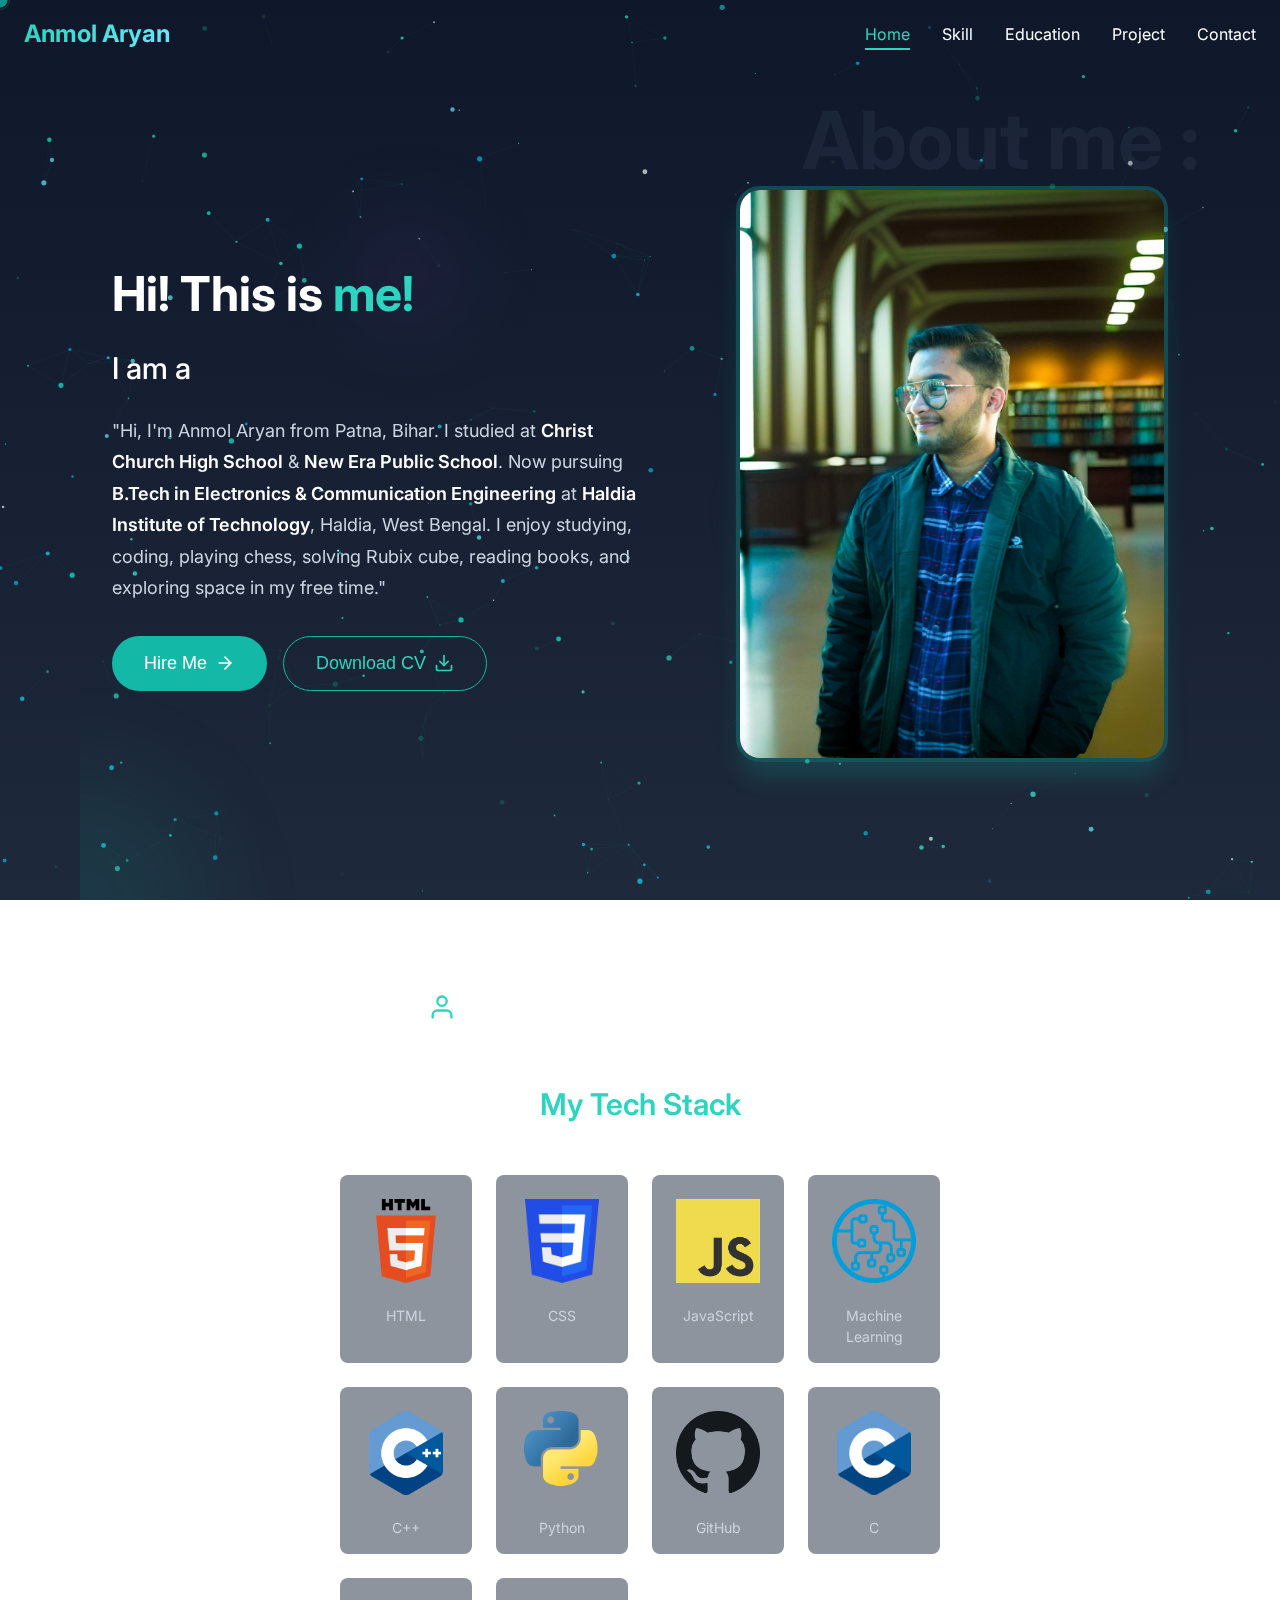
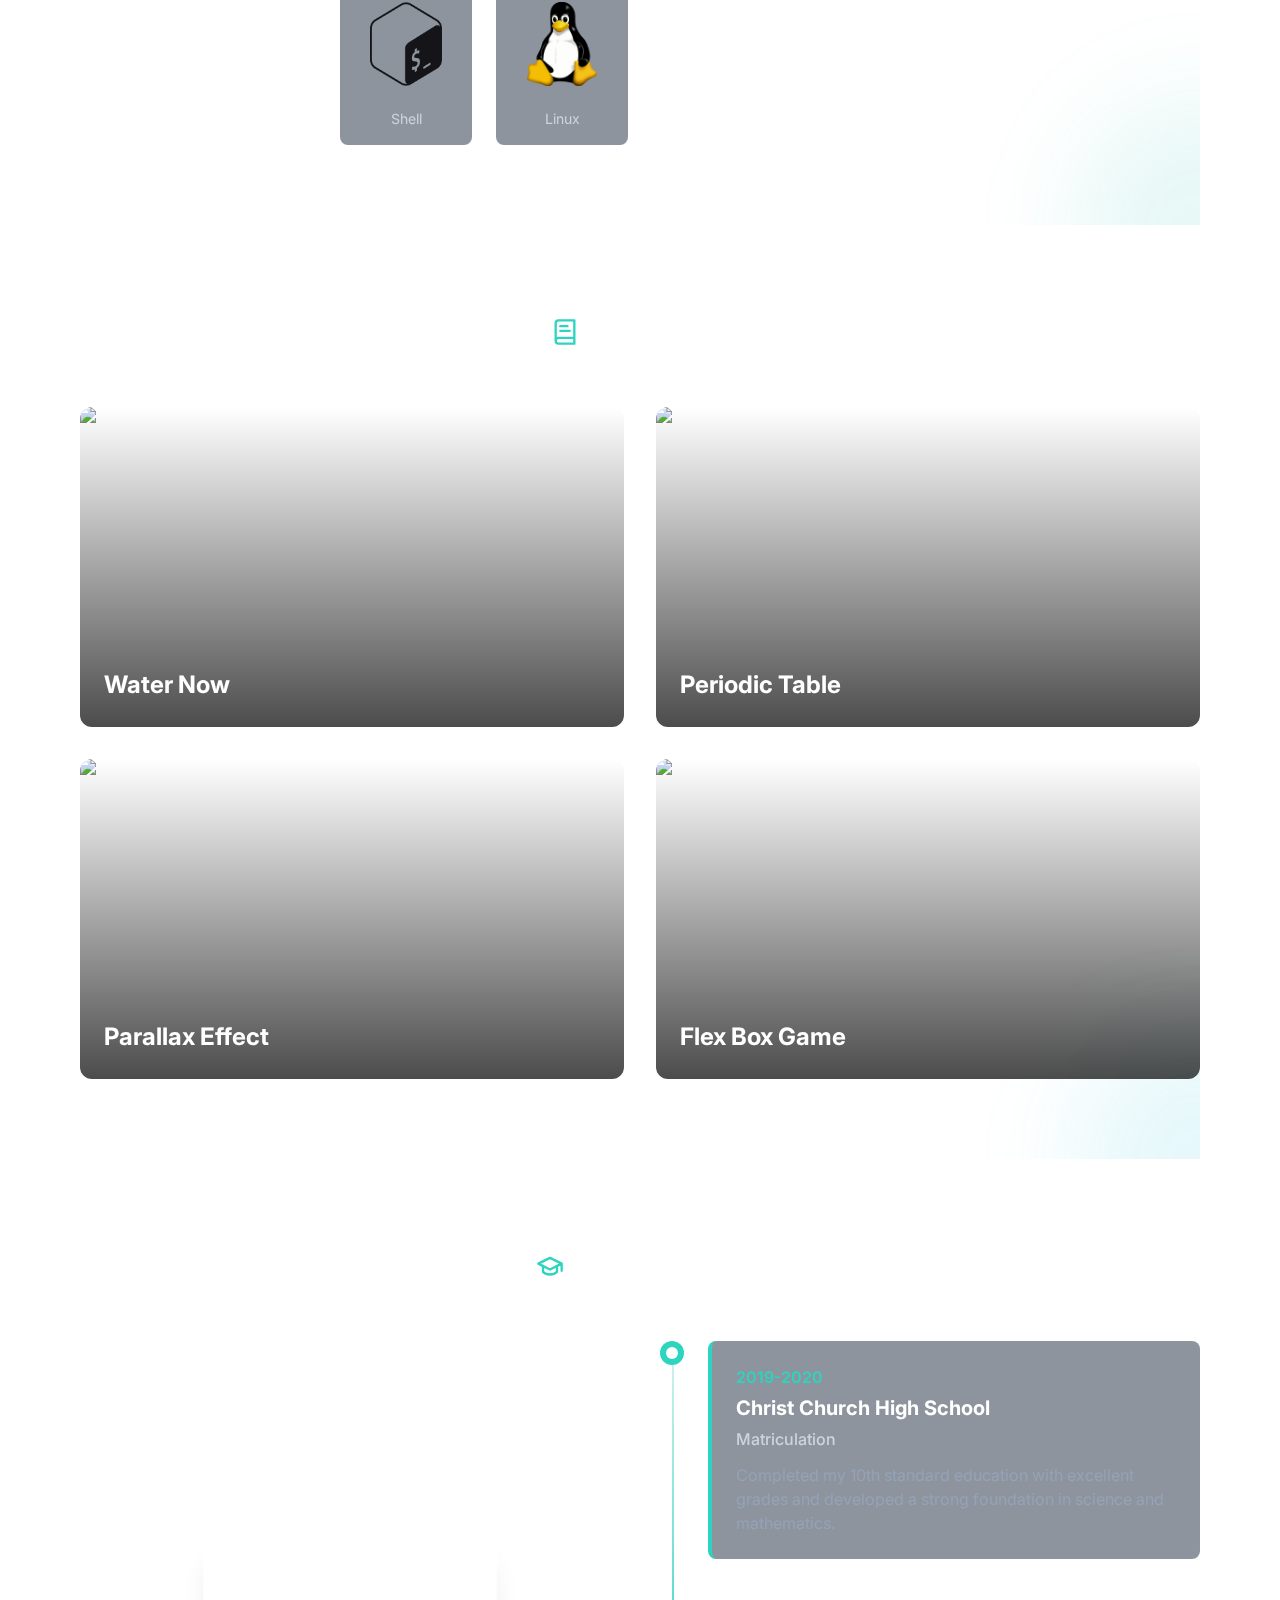
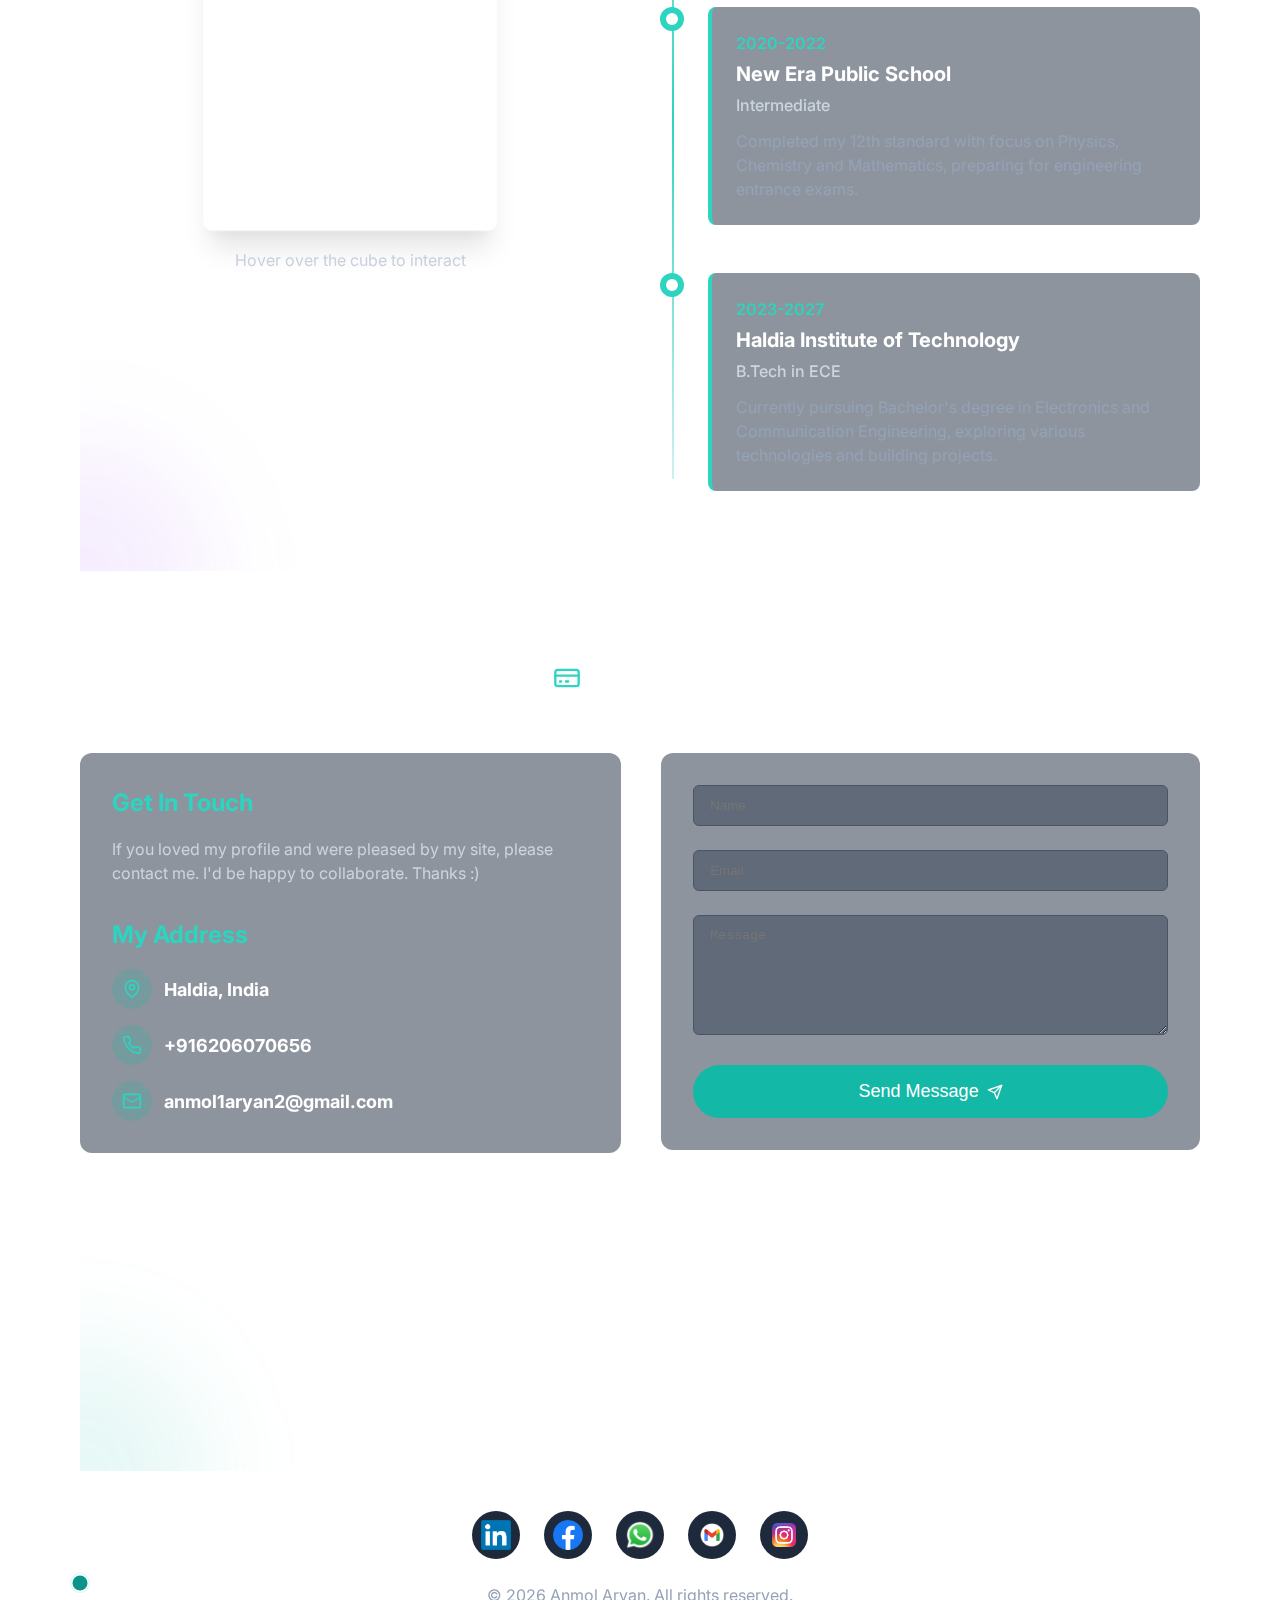
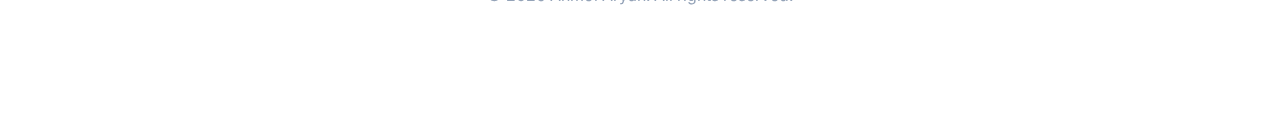
==== commit bd0b205c: "edit" ====
--- a/index.html
+++ b/index.html
@@ -103,7 +103,7 @@
 
                 <div class="home-section-right">
                     <div class="user-image">
-                        <img src="myimage.jpeg" alt="Anmol Aryan">
+                        <img src="myimage.jpeg" alt="User Image9">
                         <div class="image-overlay"></div>
                     </div>
                 </div>
@@ -597,7 +597,7 @@
 
             </div>
             <div class="footer">
-                <a href="www.linkedin.com/in/ianmolaryan" target="_blank"><i
+                <a href="https://www.linkedin.com/in/ianmolaryan" target="_blank"><i
                         class="fa-brands fa-linkedin-in"></i></a>
                 <a href="https://www.facebook.com/ianmolaryan/" target="_blank"><i
                         class="fa-brands fa-facebook-f"></i></a>
--- a/styles.css
+++ b/styles.css
@@ -576,12 +576,11 @@
   overflow: hidden;
   border: 4px solid rgba(20, 184, 166, 0.3);
   box-shadow: 0 20px 25px -5px rgba(20, 184, 166, 0.2);
-  transition: all 0.5s;
+  transition: transform 0.5s ease-in-out, box-shadow 0.4s ease-in-out;
 }
 
 .user-image:hover {
-  transform: scale(1.05);
-  box-shadow: 0 20px 25px -5px rgba(20, 184, 166, 0.4);
+  box-shadow: 0 20px 30px -5px rgba(20, 184, 166, 0.4);
 }
 
 @media (min-width: 768px) {
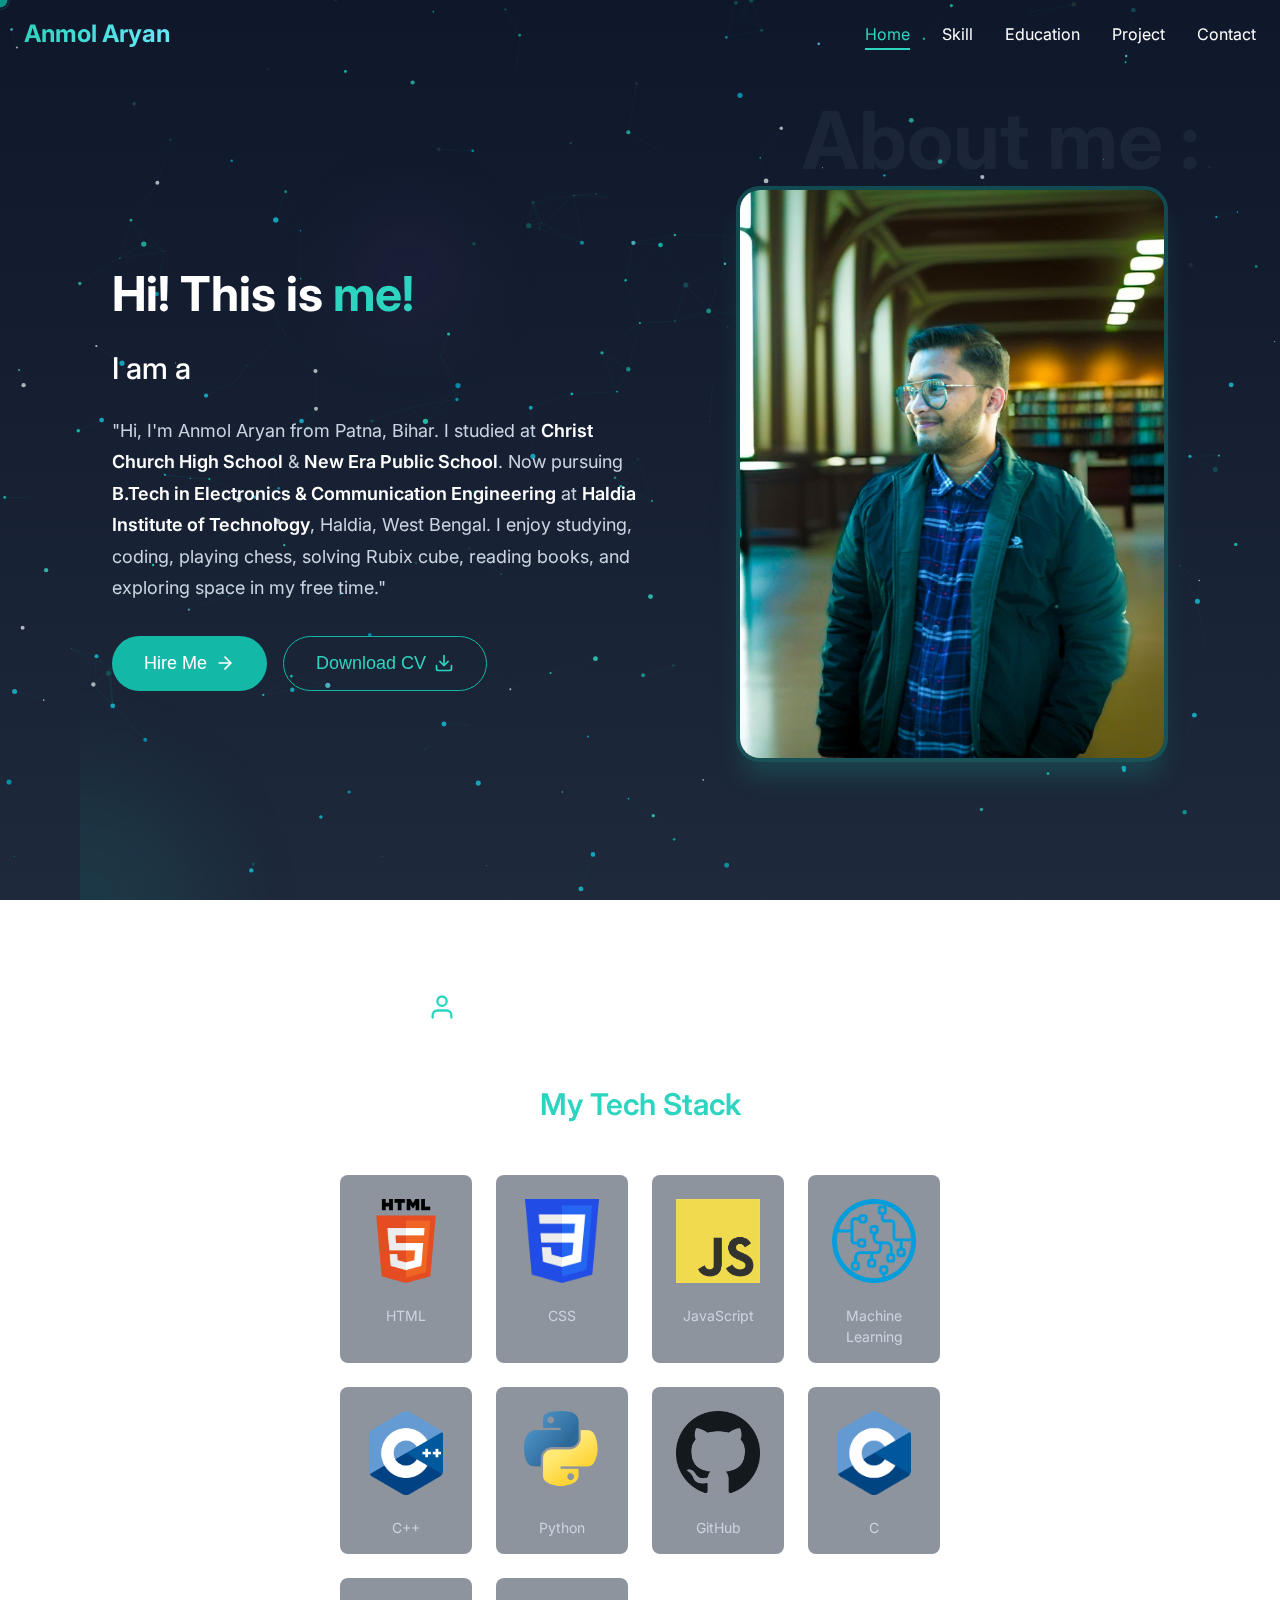
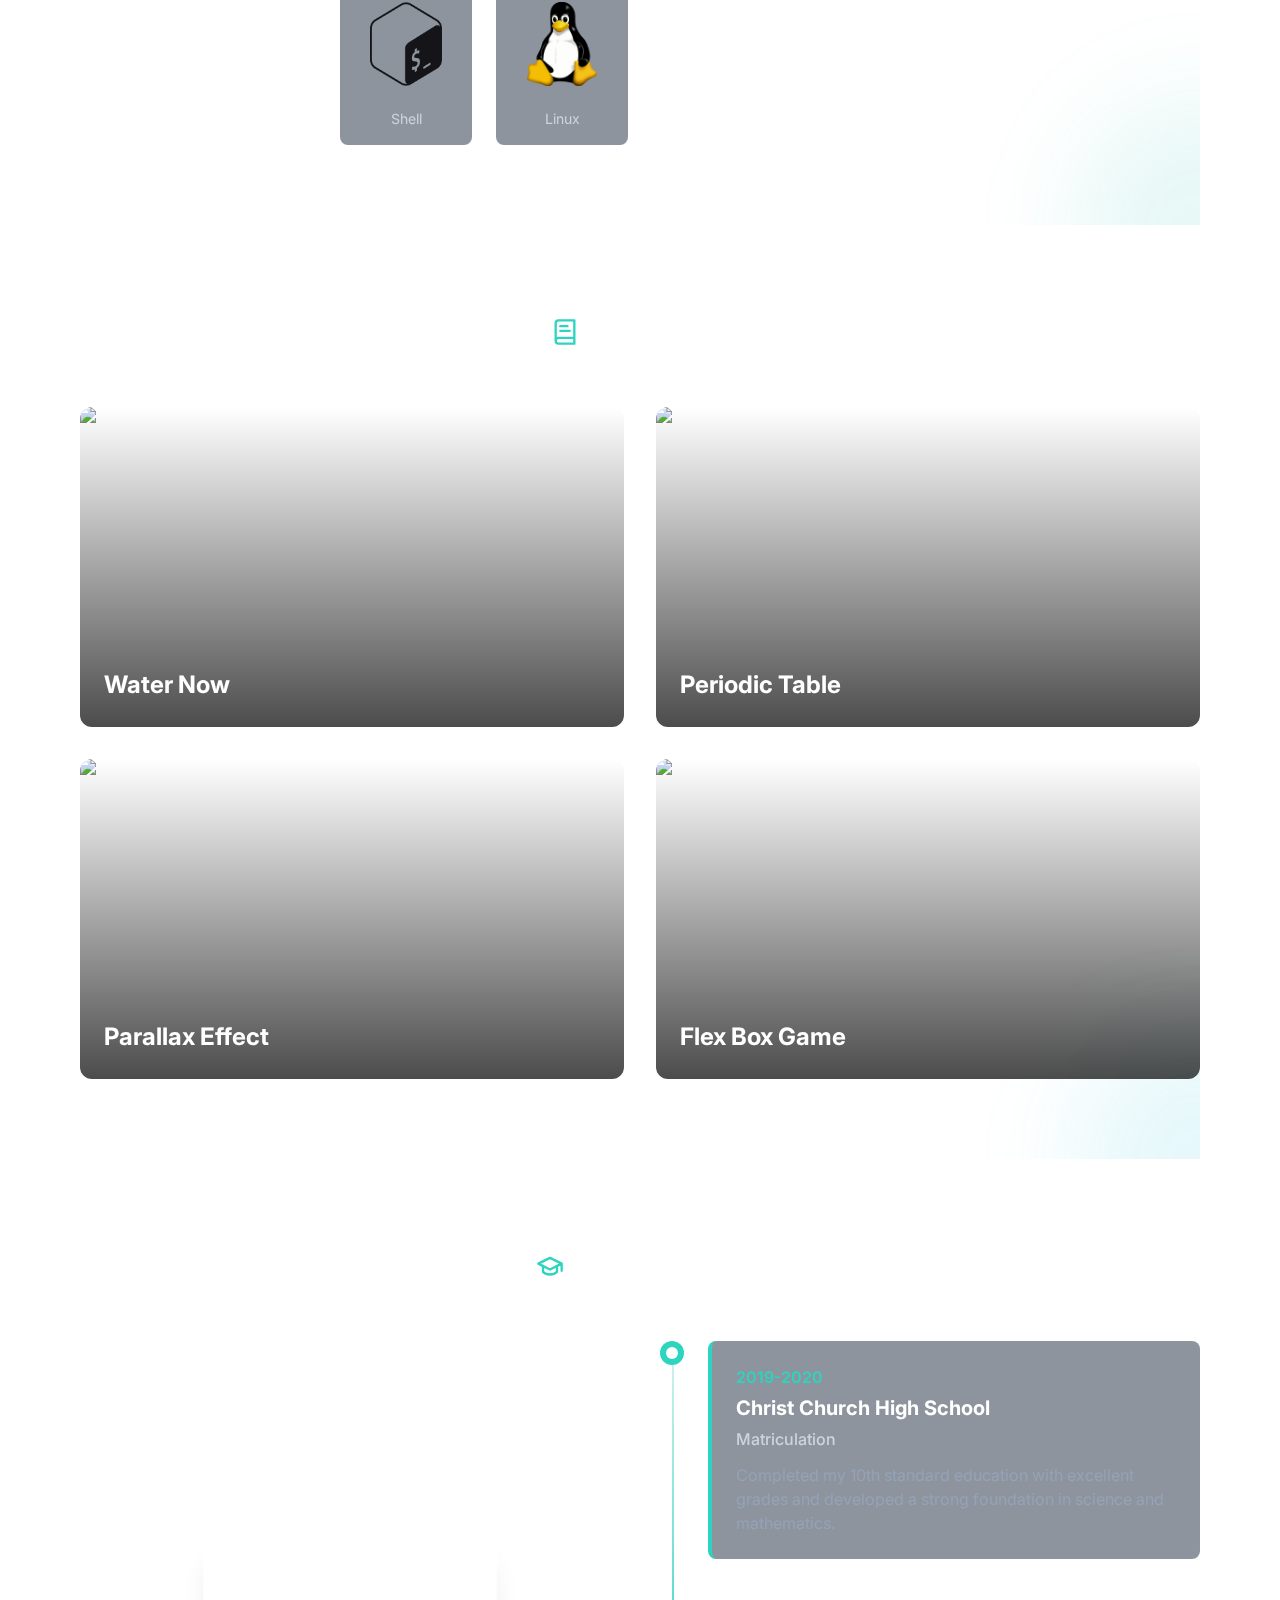
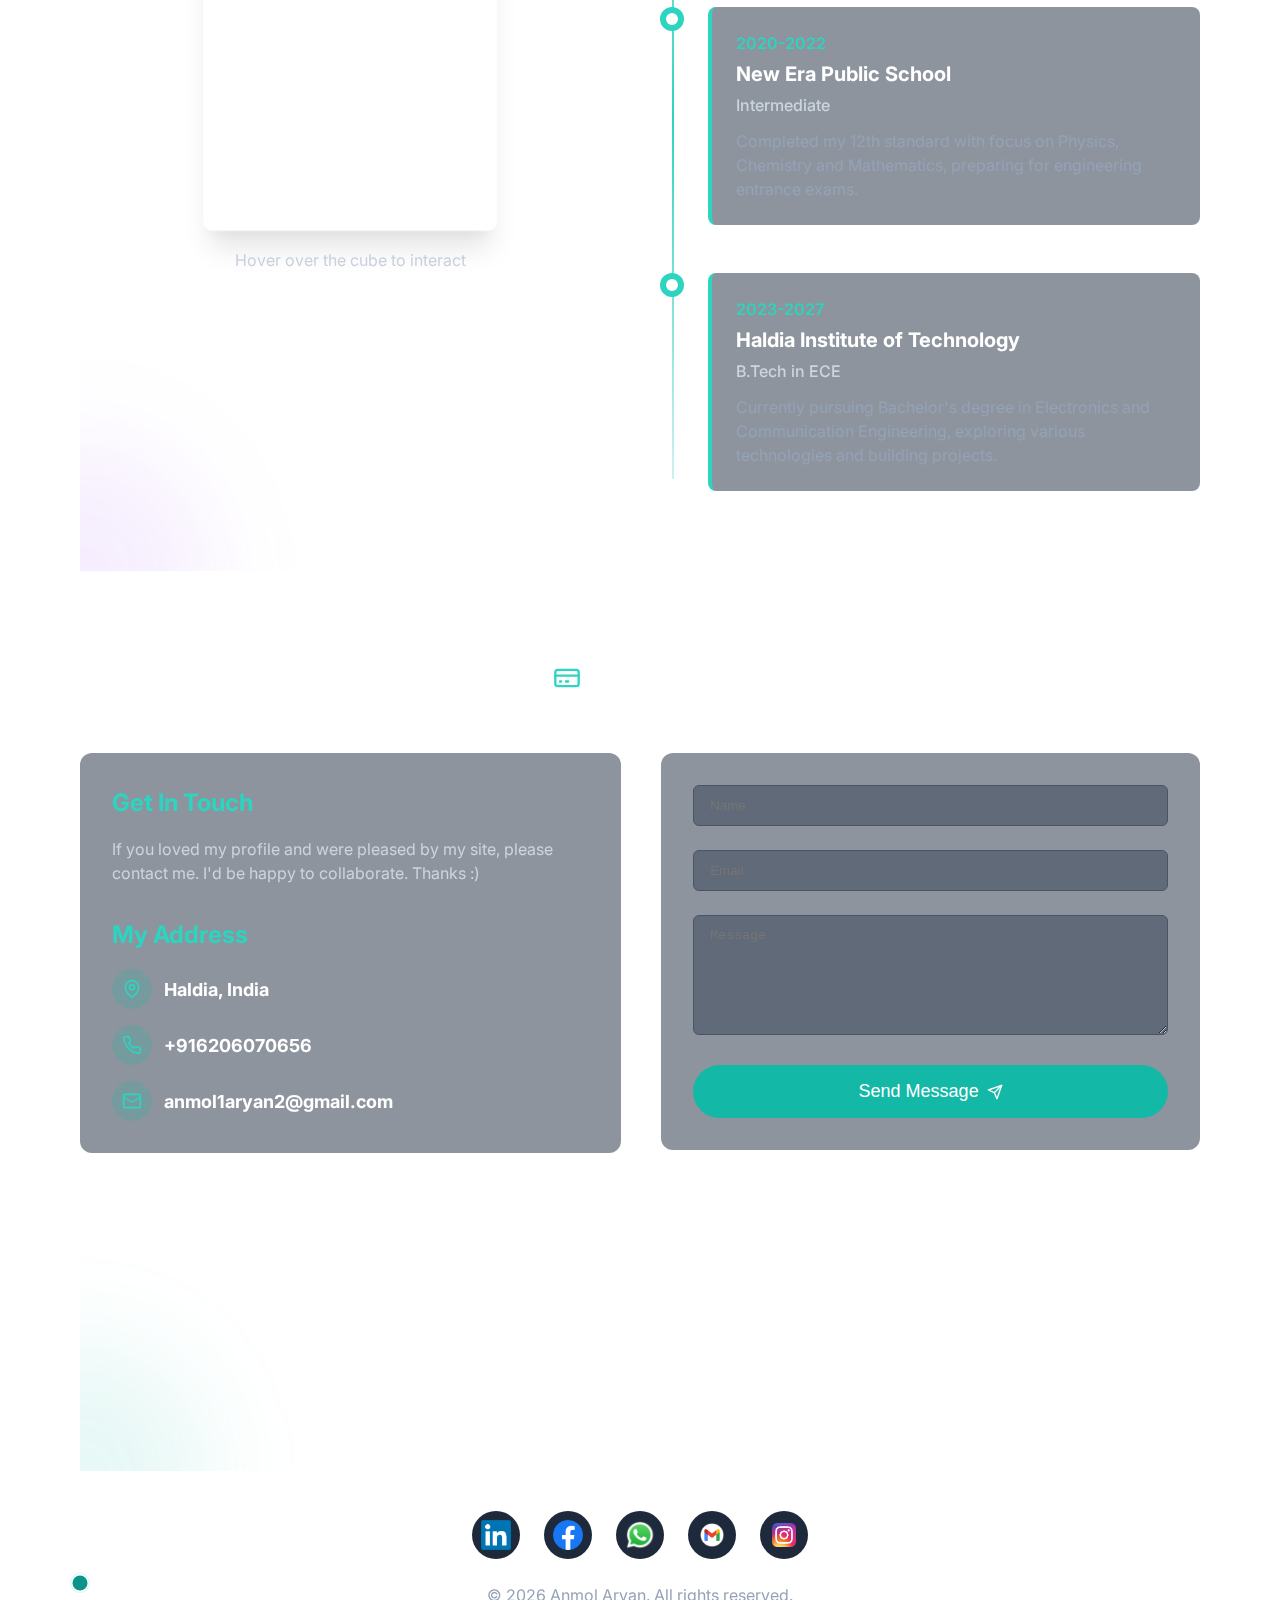
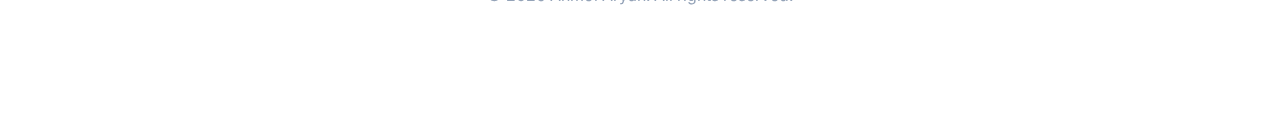
==== commit b9b39710: "Update index.html" ====
--- a/index.html
+++ b/index.html
@@ -597,7 +597,7 @@
 
             </div>
             <div class="footer">
-                <a href="https://www.linkedin.com/in/ianmolaryan" target="_blank"><i
+                <a href="https://www.linkedin.com/in/ianmolaryan/" target="_blank"><i
                         class="fa-brands fa-linkedin-in"></i></a>
                 <a href="https://www.facebook.com/ianmolaryan/" target="_blank"><i
                         class="fa-brands fa-facebook-f"></i></a>
@@ -617,4 +617,4 @@
     <script src="js/animations.js"></script>
     <script src="js/main.js"></script>
 </body>
-</html>+</html>
